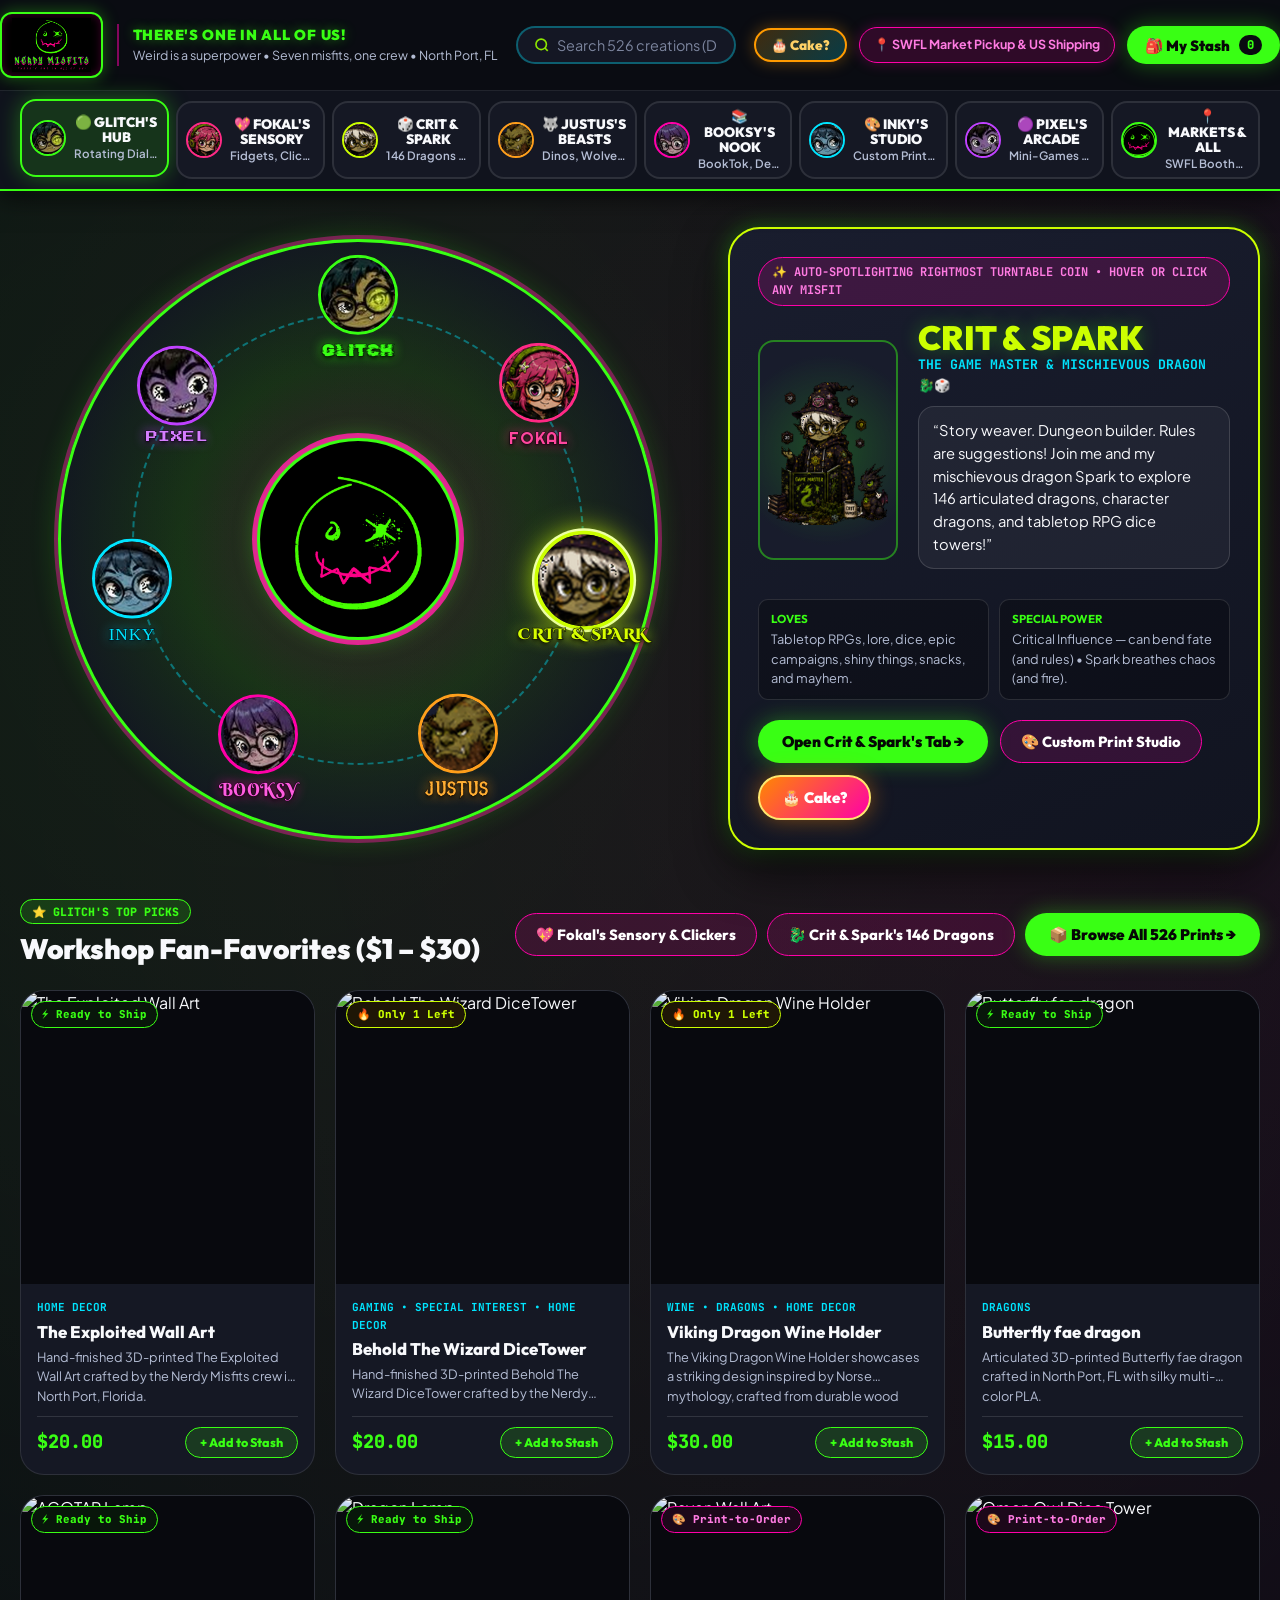
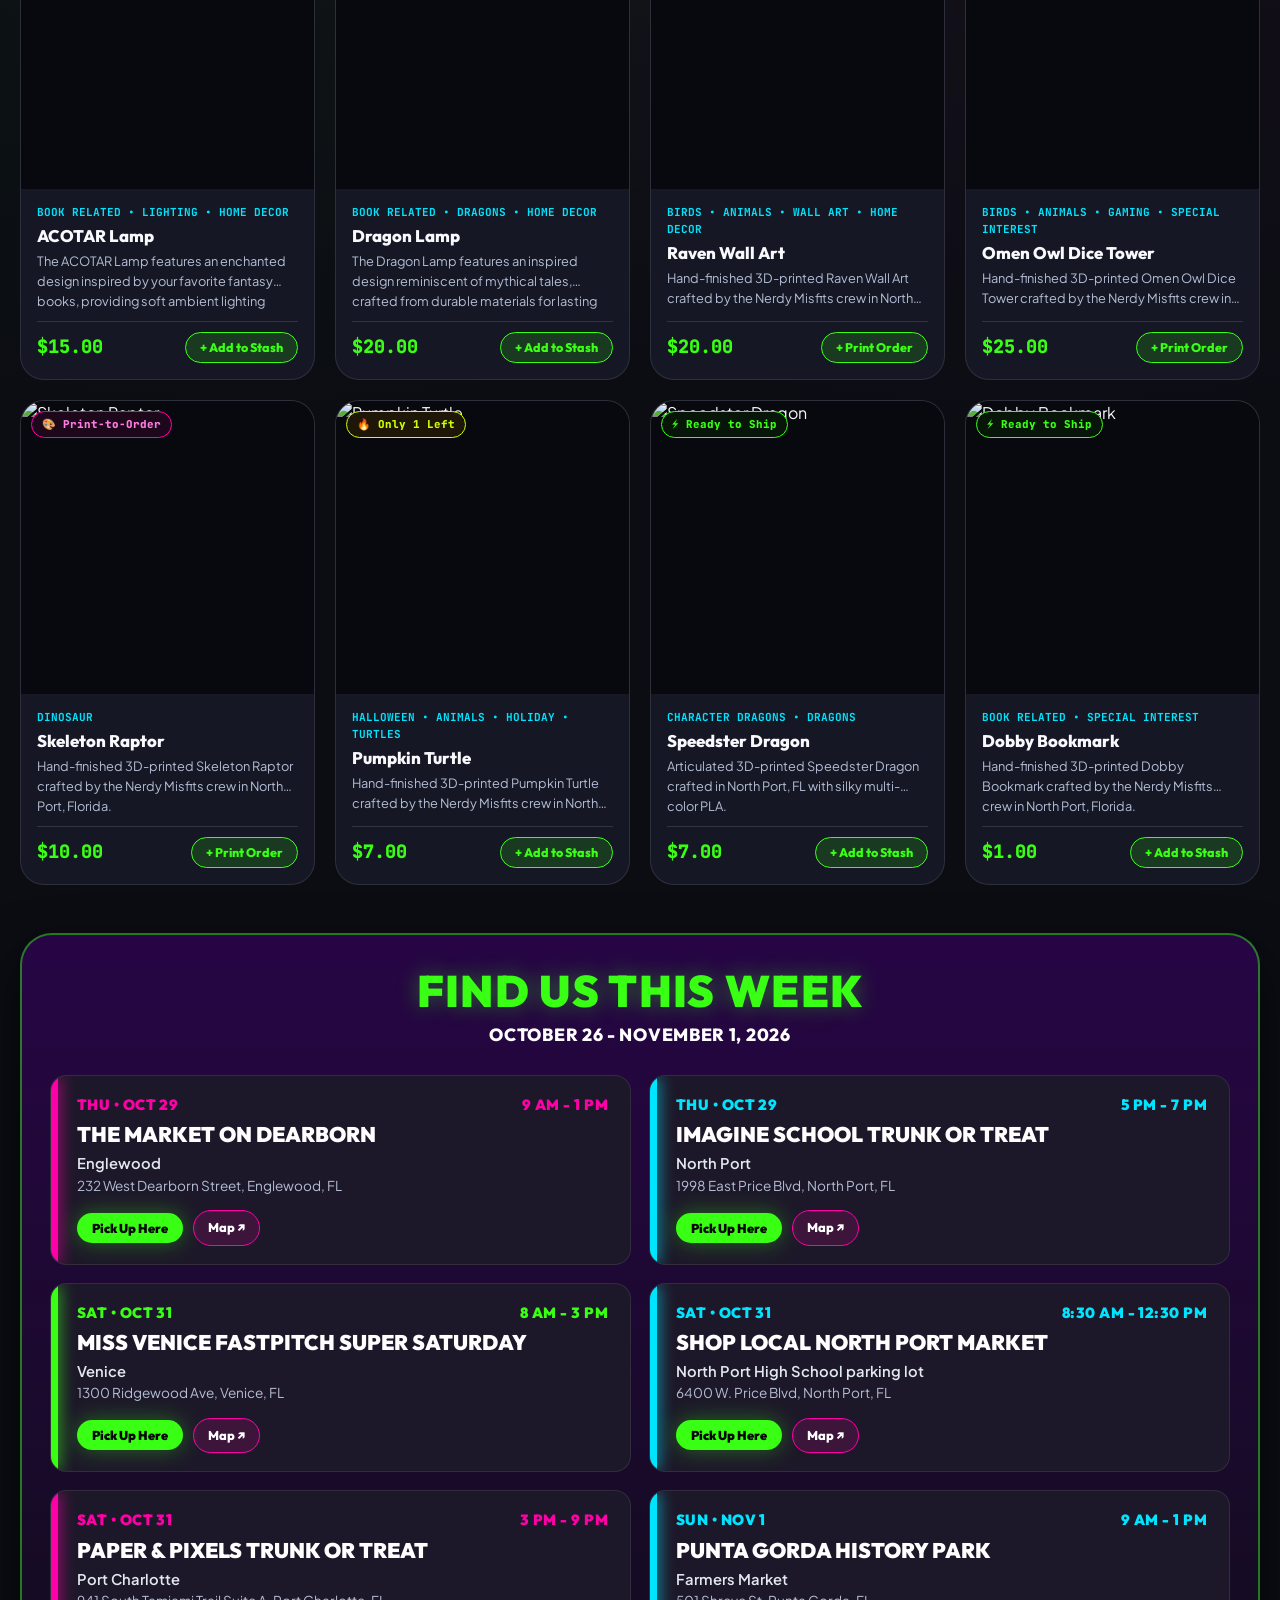
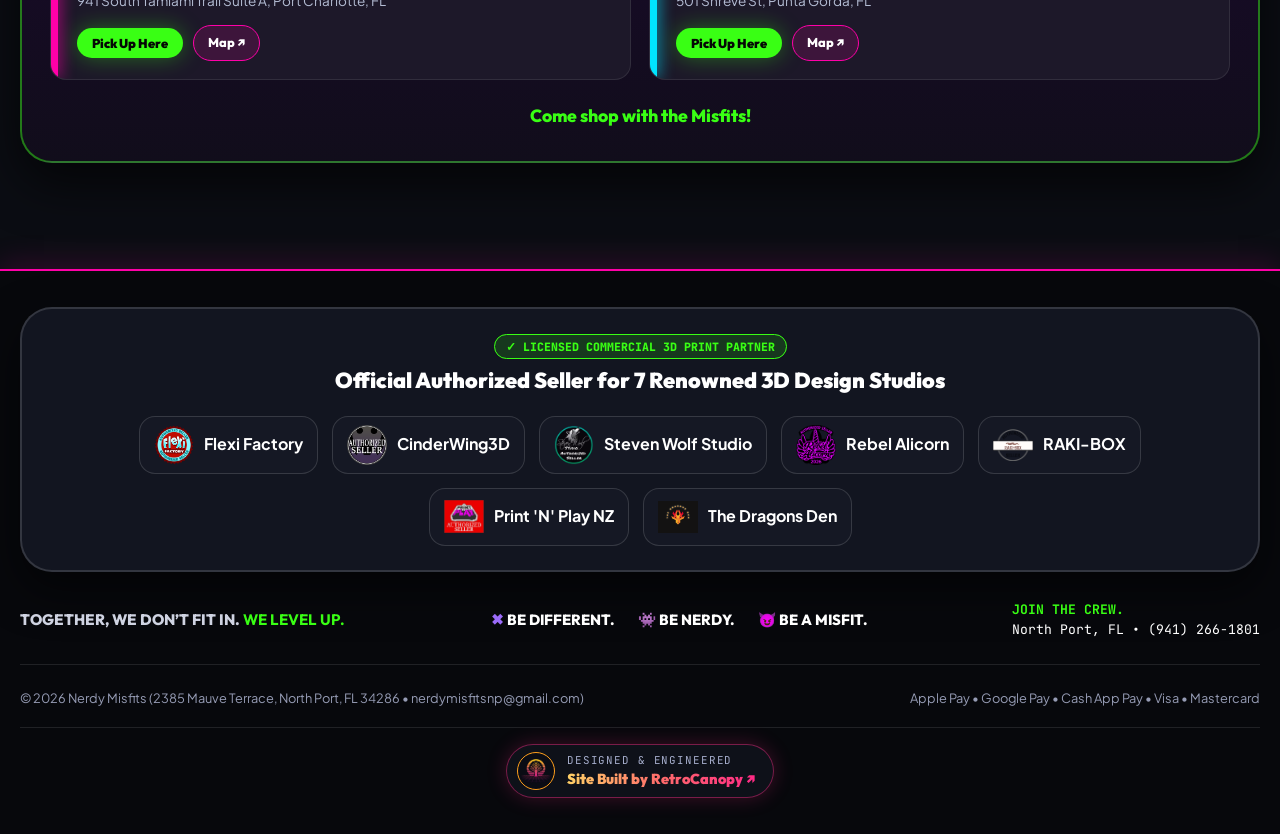
==== index.html @ 7d4ea822 "Update free + cart bonus from Pixel Buddy Mini to Free Mystery Hatchling" ====
<!DOCTYPE html>
<html lang="en">
<head>
  <meta charset="UTF-8" />
  <meta name="viewport" content="width=device-width, initial-scale=1.0" />
  <title>Nerdy Misfits | Weird is a Superpower — 3D Printed Creations</title>
  <link rel="icon" type="image/png" href="assets/icon.png" />
  <link rel="preconnect" href="https://fonts.googleapis.com">
  <link rel="preconnect" href="https://fonts.gstatic.com" crossorigin>
  <link href="https://fonts.googleapis.com/css2?family=Berkshire+Swash&family=Cinzel+Decorative:wght@700;900&family=JetBrains+Mono:wght@600;700;800&family=Metal+Mania&family=Outfit:wght@600;700;800;900&family=Permanent+Marker&family=Plus+Jakarta+Sans:wght@400;500;600;700&family=Press+Start+2P&family=Righteous&family=Rubik+Glitch&display=swap" rel="stylesheet">
  <link rel="stylesheet" href="styles.css" />
</head>
<body>

  <!-- ====================================================================
       1. TOP DARK FRAME HEADER (MATCHING THE MISFITS CREW SHEET)
       ==================================================================== -->
  <header class="top-sheet-header">
    <div class="container header-top-row">
      <!-- Brand Logo (Hidden-in-Plain-Sight Admin Login) & Motto (Home) -->
      <div class="brand-cluster">
        <img src="assets/official_logo.png" alt="Nerdy Misfits — There's One In All Of Us!" class="brand-sheet-logo" onclick="handleLogoAdminClick(event)" title="Nerdy Misfits" />
        <div class="brand-tagline-box" onclick="switchCrewTab('glitch')" title="Back to Glitch's Main Hub">
          <div class="brand-superpower">THERE'S ONE IN ALL OF US!</div>
          <div class="brand-subline">Weird is a superpower • Seven misfits, one crew • North Port, FL</div>
        </div>
      </div>

      <!-- Friendly Instant Search -->
      <div class="header-search-wrap">
        <div class="friendly-search-box">
          <svg width="18" height="18" viewBox="0 0 24 24" fill="none" stroke="#8ce600" stroke-width="2.5">
            <circle cx="11" cy="11" r="8"></circle>
            <line x1="21" y1="21" x2="16.65" y2="16.65"></line>
          </svg>
          <input
            type="text"
            id="globalSearchInput"
            placeholder="Search 526 creations (Dragons, ACOTAR, Clickers, Frogs)..."
            autocomplete="off"
          />
        </div>
        <div id="searchDropdown" class="search-dropdown"></div>
      </div>

      <!-- Pickup Pill, Cake? Button & Stash Cart -->
      <div class="header-right-actions">
        <button type="button" id="cakeHeaderBtn" class="btn-cake-pill" onclick="toggleCakeSong()" title="The Cake Is Not A Lie — Play Portal: Still Alive">
          <span>🎂 Cake?</span>
        </button>
        <span class="free-ship-pill" id="headerFulfillmentPill">📍 SWFL Market Pickup &amp; US Shipping</span>
        <button id="openCartBtn" class="stash-cart-btn">
          <span>🎒 My Stash</span>
          <span id="cartCountBadge" class="stash-count">0</span>
        </button>
      </div>
    </div>

    <!-- ==================================================================
         2. THE MISFITS CREW TAB BAR (ALL 7 CREW MEMBERS + MARKETS!)
         ================================================================== -->
    <div class="crew-tabs-bar">
      <div class="container">
        <div class="crew-tabs-list" role="tablist">
          <!-- Tab 1: Glitch -->
          <button type="button" class="crew-tab-btn active" data-crew="glitch" onclick="switchCrewTab('glitch')">
            <img src="assets/avatar_glitch.png?v=3" alt="Glitch" class="crew-tab-avatar" />
            <div class="crew-tab-text">
              <span class="crew-tab-who"><span class="tab-full-label">🟢 GLITCH'S HUB</span><span class="tab-short-label">GLITCH</span></span>
              <span class="crew-tab-what">Rotating Dial &amp; Picks</span>
            </div>
          </button>

          <!-- Tab 2: Fokal (Sensory Fidgets & Clickers!) -->
          <button type="button" class="crew-tab-btn" data-crew="fokal" onclick="switchCrewTab('fokal')">
            <img src="assets/avatar_fokal.png?v=3" alt="Fokal" class="crew-tab-avatar" />
            <div class="crew-tab-text">
              <span class="crew-tab-who"><span class="tab-full-label">💖 FOKAL'S SENSORY</span><span class="tab-short-label">FOKAL</span></span>
              <span class="crew-tab-what">Fidgets, Clickers &amp; Keys</span>
            </div>
          </button>

          <!-- Tab 3: Crit & Spark -->
          <button type="button" class="crew-tab-btn" data-crew="crit" onclick="switchCrewTab('crit')">
            <img src="assets/avatar_crit.png?v=3" alt="Crit" class="crew-tab-avatar" />
            <div class="crew-tab-text">
              <span class="crew-tab-who"><span class="tab-full-label">🎲 CRIT &amp; SPARK</span><span class="tab-short-label">CRIT</span></span>
              <span class="crew-tab-what">146 Dragons &amp; RPG Dice</span>
            </div>
          </button>

          <!-- Tab 4: Justus -->
          <button type="button" class="crew-tab-btn" data-crew="justus" onclick="switchCrewTab('justus')">
            <img src="assets/avatar_justus.png?v=3" alt="Justus" class="crew-tab-avatar" />
            <div class="crew-tab-text">
              <span class="crew-tab-who"><span class="tab-full-label">🐺 JUSTUS'S BEASTS</span><span class="tab-short-label">JUSTUS</span></span>
              <span class="crew-tab-what">Dinos, Wolves &amp; Critters</span>
            </div>
          </button>

          <!-- Tab 5: Booksy -->
          <button type="button" class="crew-tab-btn" data-crew="booksy" onclick="switchCrewTab('booksy')">
            <img src="assets/avatar_booksy.png?v=3" alt="Booksy" class="crew-tab-avatar" />
            <div class="crew-tab-text">
              <span class="crew-tab-who"><span class="tab-full-label">📚 BOOKSY'S NOOK</span><span class="tab-short-label">BOOKSY</span></span>
              <span class="crew-tab-what">BookTok, Decor &amp; Holidays</span>
            </div>
          </button>

          <!-- Tab 6: Inky -->
          <button type="button" class="crew-tab-btn" data-crew="inky" onclick="switchCrewTab('inky')">
            <img src="assets/avatar_inky.png?v=3" alt="Inky" class="crew-tab-avatar" />
            <div class="crew-tab-text">
              <span class="crew-tab-who"><span class="tab-full-label">🎨 INKY'S STUDIO</span><span class="tab-short-label">INKY</span></span>
              <span class="crew-tab-what">Custom Prints &amp; Wall Art</span>
            </div>
          </button>

          <!-- Tab 7: Pixel (Mini-Games Arcade Coming Soon!) -->
          <button type="button" class="crew-tab-btn" data-crew="pixel" onclick="switchCrewTab('pixel')">
            <img src="assets/avatar_pixel.png?v=3" alt="Pixel" class="crew-tab-avatar" />
            <div class="crew-tab-text">
              <span class="crew-tab-who"><span class="tab-full-label">🟣 PIXEL'S ARCADE</span><span class="tab-short-label">PIXEL</span></span>
              <span class="crew-tab-what">Mini-Games (Coming Soon)</span>
            </div>
          </button>

          <!-- Tab 8: Markets & Full Catalog -->
          <button type="button" class="crew-tab-btn" data-crew="markets" onclick="switchCrewTab('markets')">
            <img src="assets/icon.png" alt="Nerdy Misfits Markets" class="crew-tab-avatar" style="background:#000;" />
            <div class="crew-tab-text">
              <span class="crew-tab-who"><span class="tab-full-label">📍 MARKETS &amp; ALL</span><span class="tab-short-label">MARKETS</span></span>
              <span class="crew-tab-what">SWFL Booths &amp; All 526</span>
            </div>
          </button>
        </div>
      </div>
    </div>
  </header>

  <!-- ====================================================================
       TAB 1: GLITCH'S HUB (ROTATING DIAL AROUND THE LOGO + MEET THE CREW)
       ==================================================================== -->
  <main id="view-glitch" class="tab-view-panel active">
    <div class="container">

      <!-- HERO: THE 7 MISFITS CREW MEMBERS ORBITING SLOWLY AROUND THE NERDY MISFITS LOGO -->
      <div class="hub-hero-grid">
        <!-- Left: Slowly Rotating Circular Dial Around the Logo -->
        <div class="logo-circle-stage">
          <div class="orbit-dashed-ring"></div>

          <!-- Center Stationary Smiley Medallion -->
          <div class="center-logo-hub" onclick="switchCrewTab('markets')" title="Click to browse all 526 creations">
            <img src="assets/smiley_hub.png?v=3" alt="Nerdy Misfits Smiley" />
          </div>

          <!-- Slowly Rotating Dial Ring Containing All 7 Crew Members -->
          <div class="orbit-rotating-dial" id="orbitRotatingDial">
            <!-- Pos 1: GLITCH -->
            <div class="orbit-gremlin-node glitch-node orbit-pos-1"
                 data-crew="glitch"
                 onmouseenter="previewCrewMember('glitch', true)"
                 onmouseleave="releaseDialHover()"
                 onclick="switchCrewTab('glitch')">
              <div class="orbit-avatar-ring">
                <img src="assets/avatar_glitch.png?v=3" alt="Glitch" />
              </div>
              <span class="orbit-name-badge">GLITCH</span>
            </div>

            <!-- Pos 2: FOKAL (Sensory Fidgets & Clickers) -->
            <div class="orbit-gremlin-node fokal-node orbit-pos-2"
                 data-crew="fokal"
                 onmouseenter="previewCrewMember('fokal', true)"
                 onmouseleave="releaseDialHover()"
                 onclick="switchCrewTab('fokal')">
              <div class="orbit-avatar-ring">
                <img src="assets/avatar_fokal.png?v=3" alt="Fokal" />
              </div>
              <span class="orbit-name-badge">FOKAL</span>
            </div>

            <!-- Pos 3: CRIT & SPARK -->
            <div class="orbit-gremlin-node crit-node orbit-pos-3 active-coin"
                 data-crew="crit"
                 onmouseenter="previewCrewMember('crit', true)"
                 onmouseleave="releaseDialHover()"
                 onclick="switchCrewTab('crit')">
              <div class="orbit-avatar-ring">
                <img src="assets/avatar_crit.png?v=3" alt="Crit &amp; Spark" />
              </div>
              <span class="orbit-name-badge">CRIT &amp; SPARK</span>
            </div>

            <!-- Pos 4: JUSTUS -->
            <div class="orbit-gremlin-node justus-node orbit-pos-4"
                 data-crew="justus"
                 onmouseenter="previewCrewMember('justus', true)"
                 onmouseleave="releaseDialHover()"
                 onclick="switchCrewTab('justus')">
              <div class="orbit-avatar-ring">
                <img src="assets/avatar_justus.png?v=3" alt="Justus" />
              </div>
              <span class="orbit-name-badge">JUSTUS</span>
            </div>

            <!-- Pos 5: BOOKSY -->
            <div class="orbit-gremlin-node booksy-node orbit-pos-5"
                 data-crew="booksy"
                 onmouseenter="previewCrewMember('booksy', true)"
                 onmouseleave="releaseDialHover()"
                 onclick="switchCrewTab('booksy')">
              <div class="orbit-avatar-ring">
                <img src="assets/avatar_booksy.png?v=3" alt="Booksy" />
              </div>
              <span class="orbit-name-badge">BOOKSY</span>
            </div>

            <!-- Pos 6: INKY -->
            <div class="orbit-gremlin-node inky-node orbit-pos-6"
                 data-crew="inky"
                 onmouseenter="previewCrewMember('inky', true)"
                 onmouseleave="releaseDialHover()"
                 onclick="switchCrewTab('inky')">
              <div class="orbit-avatar-ring">
                <img src="assets/avatar_inky.png?v=3" alt="Inky" />
              </div>
              <span class="orbit-name-badge">INKY</span>
            </div>

            <!-- Pos 7: PIXEL -->
            <div class="orbit-gremlin-node pixel-node orbit-pos-7"
                 data-crew="pixel"
                 onmouseenter="previewCrewMember('pixel', true)"
                 onmouseleave="releaseDialHover()"
                 onclick="switchCrewTab('pixel')">
              <div class="orbit-avatar-ring">
                <img src="assets/avatar_pixel.png?v=3" alt="Pixel" />
              </div>
              <span class="orbit-name-badge">PIXEL</span>
            </div>
          </div>
        </div>

        <!-- Right: Interactive Gremlin Spotlight Card (Updates when hovering the dial!) -->
        <div class="crew-spotlight-card" id="hubSpotlightCard">
          <div class="spotlight-eyebrow">
            <span>✨ AUTO-SPOTLIGHTING RIGHTMOST TURNTABLE COIN • HOVER OR CLICK ANY MISFIT</span>
          </div>

          <div class="spotlight-flex">
            <img id="spotImg" src="assets/crew_glitch.png?v=3" alt="Glitch" class="spotlight-character-img" />
            <div>
              <h1 id="spotName" class="spotlight-char-name" style="color:var(--glitch-green);">GLITCH</h1>
              <div id="spotRole" class="spotlight-char-role">THE NERDY MISFIT • SIDEKICK: BIT ⭐</div>
              <div id="spotQuote" class="spotlight-quote-bubble">
                “Clever, curious, and always debugging the system! Hover or click any of our 7 Misfits Crew members rotating around the logo—each of us runs our own tab of 3D-printed treasures!”
              </div>
            </div>
          </div>

          <div class="spotlight-stats-grid">
            <div class="stat-mini-box">
              <strong>Loves</strong>
              <span id="spotLoves">Tech, video games, and late-night rabbit holes.</span>
            </div>
            <div class="stat-mini-box">
              <strong>Special Power</strong>
              <span id="spotPower">System Override — can hack, fix, or glitch anything.</span>
            </div>
          </div>

          <div style="display:flex;gap:12px;flex-wrap:wrap;align-items:center;">
            <button id="spotActionBtn" class="btn-friendly-primary" onclick="switchCrewTab('fokal')">
              <span>Explore Fokal's Sensory Fidgets →</span>
            </button>
            <button class="btn-friendly-secondary" onclick="switchCrewTab('inky')">
              <span>🎨 Custom Print Studio</span>
            </button>
            <button type="button" id="cakeHomeBtn" class="btn-cake-home" onclick="toggleCakeSong()">
              <span>🎂 Cake?</span>
            </button>
          </div>
        </div>
      </div>

      <!-- GLITCH'S FEATURED WORKSHOP FAVORITES (CLEAN, FRIENDLY 12-ITEM SHOWCASE) -->
      <section id="glitchFeaturedAnchor">
        <div class="toolbar-row">
          <div>
            <span class="host-pill">⭐ GLITCH'S TOP PICKS</span>
            <h2 style="font-family:var(--font-display);font-size:1.75rem;font-weight:900;margin-top:4px;">
              Workshop Fan-Favorites ($1 – $30)
            </h2>
          </div>
          <div style="display:flex;gap:10px;flex-wrap:wrap;">
            <button class="btn-friendly-secondary" onclick="switchCrewTab('fokal')">💖 Fokal's Sensory &amp; Clickers</button>
            <button class="btn-friendly-secondary" onclick="switchCrewTab('crit')">🐉 Crit &amp; Spark's 146 Dragons</button>
            <button class="btn-friendly-primary" onclick="switchCrewTab('markets')">📦 Browse All 526 Prints →</button>
          </div>
        </div>

        <div id="glitchFeaturedGrid" class="product-grid"></div>
      </section>

      <!-- FIND US THIS WEEK SCHEDULE ON HOME SCREEN -->
      <section class="schedule-banner-box" style="margin-top:48px;">
        <div class="schedule-header-center">
          <div class="schedule-headline">FIND US THIS WEEK</div>
          <div class="schedule-date-range">OCTOBER 26 - NOVEMBER 1, 2026</div>
        </div>

        <div class="markets-grid">
          <!-- Event 1: Thu Oct 29 Morning -->
          <div class="schedule-event-card neon-pink">
            <div>
              <div class="schedule-top-meta">
                <span>THU • OCT 29</span>
                <span>9 AM - 1 PM</span>
              </div>
              <h3 class="schedule-event-title">THE MARKET ON DEARBORN</h3>
              <div class="schedule-event-city">Englewood</div>
              <div class="schedule-event-addr">232 West Dearborn Street, Englewood, FL</div>
            </div>
            <div class="schedule-event-actions">
              <button class="btn-friendly-primary" style="padding:7px 15px;font-size:0.8rem;" onclick="setPickup('Thu Oct 29: The Market on Dearborn (Englewood)')">Pick Up Here</button>
              <a href="https://maps.google.com/?q=232+West+Dearborn+Street+Englewood+FL" target="_blank" rel="noopener" class="btn-friendly-secondary" style="padding:7px 14px;font-size:0.8rem;">Map ↗</a>
            </div>
          </div>

          <!-- Event 2: Thu Oct 29 Evening -->
          <div class="schedule-event-card neon-cyan">
            <div>
              <div class="schedule-top-meta">
                <span>THU • OCT 29</span>
                <span>5 PM - 7 PM</span>
              </div>
              <h3 class="schedule-event-title">IMAGINE SCHOOL TRUNK OR TREAT</h3>
              <div class="schedule-event-city">North Port</div>
              <div class="schedule-event-addr">1998 East Price Blvd, North Port, FL</div>
            </div>
            <div class="schedule-event-actions">
              <button class="btn-friendly-primary" style="padding:7px 15px;font-size:0.8rem;" onclick="setPickup('Thu Oct 29: Imagine School Trunk or Treat (North Port)')">Pick Up Here</button>
              <a href="https://maps.google.com/?q=1998+East+Price+Blvd+North+Port+FL" target="_blank" rel="noopener" class="btn-friendly-secondary" style="padding:7px 14px;font-size:0.8rem;">Map ↗</a>
            </div>
          </div>

          <!-- Event 3: Sat Oct 31 Venice -->
          <div class="schedule-event-card neon-green">
            <div>
              <div class="schedule-top-meta">
                <span>SAT • OCT 31</span>
                <span>8 AM - 3 PM</span>
              </div>
              <h3 class="schedule-event-title">MISS VENICE FASTPITCH SUPER SATURDAY</h3>
              <div class="schedule-event-city">Venice</div>
              <div class="schedule-event-addr">1300 Ridgewood Ave, Venice, FL</div>
            </div>
            <div class="schedule-event-actions">
              <button class="btn-friendly-primary" style="padding:7px 15px;font-size:0.8rem;" onclick="setPickup('Sat Oct 31: Miss Venice Fastpitch (Venice)')">Pick Up Here</button>
              <a href="https://maps.google.com/?q=1300+Ridgewood+Ave+Venice+FL" target="_blank" rel="noopener" class="btn-friendly-secondary" style="padding:7px 14px;font-size:0.8rem;">Map ↗</a>
            </div>
          </div>

          <!-- Event 4: Sat Oct 31 North Port -->
          <div class="schedule-event-card neon-cyan">
            <div>
              <div class="schedule-top-meta">
                <span>SAT • OCT 31</span>
                <span>8:30 AM - 12:30 PM</span>
              </div>
              <h3 class="schedule-event-title">SHOP LOCAL NORTH PORT MARKET</h3>
              <div class="schedule-event-city">North Port High School parking lot</div>
              <div class="schedule-event-addr">6400 W. Price Blvd, North Port, FL</div>
            </div>
            <div class="schedule-event-actions">
              <button class="btn-friendly-primary" style="padding:7px 15px;font-size:0.8rem;" onclick="setPickup('Sat Oct 31: Shop Local North Port Market (@ NPHS)')">Pick Up Here</button>
              <a href="https://maps.google.com/?q=6400+W+Price+Blvd+North+Port+FL" target="_blank" rel="noopener" class="btn-friendly-secondary" style="padding:7px 14px;font-size:0.8rem;">Map ↗</a>
            </div>
          </div>

          <!-- Event 5: Sat Oct 31 Port Charlotte -->
          <div class="schedule-event-card neon-pink">
            <div>
              <div class="schedule-top-meta">
                <span>SAT • OCT 31</span>
                <span>3 PM - 9 PM</span>
              </div>
              <h3 class="schedule-event-title">PAPER &amp; PIXELS TRUNK OR TREAT</h3>
              <div class="schedule-event-city">Port Charlotte</div>
              <div class="schedule-event-addr">941 South Tamiami Trail Suite A, Port Charlotte, FL</div>
            </div>
            <div class="schedule-event-actions">
              <button class="btn-friendly-primary" style="padding:7px 15px;font-size:0.8rem;" onclick="setPickup('Sat Oct 31: Paper & Pixels Trunk or Treat (Port Charlotte)')">Pick Up Here</button>
              <a href="https://maps.google.com/?q=941+South+Tamiami+Trail+Suite+A+Port+Charlotte+FL" target="_blank" rel="noopener" class="btn-friendly-secondary" style="padding:7px 14px;font-size:0.8rem;">Map ↗</a>
            </div>
          </div>

          <!-- Event 6: Sun Nov 1 Punta Gorda -->
          <div class="schedule-event-card neon-cyan">
            <div>
              <div class="schedule-top-meta">
                <span>SUN • NOV 1</span>
                <span>9 AM - 1 PM</span>
              </div>
              <h3 class="schedule-event-title">PUNTA GORDA HISTORY PARK</h3>
              <div class="schedule-event-city">Farmers Market</div>
              <div class="schedule-event-addr">501 Shreve St, Punta Gorda, FL</div>
            </div>
            <div class="schedule-event-actions">
              <button class="btn-friendly-primary" style="padding:7px 15px;font-size:0.8rem;" onclick="setPickup('Sun Nov 1: Punta Gorda History Park Farmers Market')">Pick Up Here</button>
              <a href="https://maps.google.com/?q=501+Shreve+St+Punta+Gorda+FL" target="_blank" rel="noopener" class="btn-friendly-secondary" style="padding:7px 14px;font-size:0.8rem;">Map ↗</a>
            </div>
          </div>
        </div>

        <div style="text-align:center;margin-top:22px;font-family:var(--font-display);font-weight:800;font-size:1.1rem;color:var(--neon-green);">
          Come shop with the Misfits!
        </div>
      </section>

    </div>
  </main>

  <!-- ====================================================================
       SHARED SHOP VIEW FOR PIXEL, ZAP, AND BOOKSY TABS
       ==================================================================== -->
  <section id="view-gremlin-shop" class="tab-view-panel">
    <div class="container">
      <!-- Dynamic Gremlin Host Banner -->
      <div class="gremlin-host-banner" id="gremlinHostBanner">
        <div class="host-left">
          <img id="hostBannerImg" src="assets/crew_pixel.png?v=3" alt="Crew Host" class="host-sprite" />
          <div>
            <div class="host-badge-row">
              <span id="hostBannerBadge" class="host-pill">PIXEL • THE GAME GOBLIN</span>
              <span id="hostBuddyBadge" class="host-pill" style="background:#f1ecff;color:#5b21b6;">PIXEL BUDDY: 8-BIT</span>
            </div>
            <h1 id="hostBannerTitle" class="host-title">Pixel’s Arcade: Fidgets, Clickers &amp; Gaming</h1>
            <p id="hostBannerSpeech" class="host-speech">
              “High score chasers &amp; chaos enjoyers welcome! Here are all my favorite mechanical clickers, sensory fidgets, pocket keychains, and tabletop dice towers.”
            </p>
            <div id="hostSubcatPills" class="friendly-filter-pills"></div>
          </div>
        </div>
      </div>

      <!-- Simple Friendly Filter Toolbar -->
      <div class="toolbar-row">
        <div id="gremlinResultsCount" style="font-weight:700;color:var(--ink-secondary);">
          Showing creations
        </div>

        <div style="display:flex;align-items:center;gap:10px;flex-wrap:wrap;">
          <select id="gremlinStockSelect" class="friendly-select" onchange="renderActiveGremlinProducts()">
            <option value="all">All Availability</option>
            <option value="instock">⚡ Ready to Ship Only</option>
            <option value="print">🎨 Print-to-Order (3–5 Days)</option>
          </select>

          <select id="gremlinSortSelect" class="friendly-select" onchange="renderActiveGremlinProducts()">
            <option value="featured">Featured &amp; Photos First</option>
            <option value="price-asc">Price: Low to High ($1 → $30)</option>
            <option value="price-desc">Price: High to Low ($30 → $1)</option>
            <option value="name-asc">Name: A to Z</option>
          </select>
        </div>
      </div>

      <!-- Product Grid for Active Gremlin -->
      <div id="gremlinProductGrid" class="product-grid"></div>

      <div style="text-align:center;margin-top:32px;">
        <button id="gremlinLoadMoreBtn" class="btn-friendly-primary" onclick="loadMoreGremlinItems()">
          <span>Show More Creations ↓</span>
        </button>
      </div>
    </div>
  </section>

  <!-- ====================================================================
       PIXEL'S RETRO ARCADE & MINI-GAMES ARENA (COMING SOON BANNER!)
       ==================================================================== -->
  <section id="view-pixel" class="tab-view-panel">
    <div class="container">
      <!-- Neon Nerdy Misfits "Arcade Mini-Games Coming Soon" Hero Banner -->
      <div class="pixel-arcade-hero-box" style="background:linear-gradient(145deg, #1b0b32 0%, #0e101c 65%, #160928 100%);border:3px solid var(--pixel-purple);border-radius:var(--radius-xl);padding:42px 36px;box-shadow:0 24px 60px rgba(0,0,0,0.75), 0 0 38px rgba(192,66,255,0.35);position:relative;overflow:hidden;margin-bottom:36px;">
        <div class="pixel-arcade-hero-grid" style="display:grid;grid-template-columns:auto 1fr;gap:32px;align-items:center;">
          <!-- Pixel & 8-Bit Sprite -->
          <div style="background:radial-gradient(circle, rgba(192,66,255,0.32) 0%, #131626 75%);border:2.5px solid var(--pixel-purple);border-radius:22px;padding:18px;text-align:center;box-shadow:0 0 28px rgba(192,66,255,0.4);">
            <img src="assets/crew_pixel.png?v=3" alt="Pixel — The Game Goblin &amp; 8-Bit" style="height:240px;width:auto;object-fit:contain;margin:0 auto;filter:drop-shadow(0 8px 18px rgba(0,0,0,0.7));" />
            <div style="margin-top:10px;font-family:var(--font-mono);font-size:0.75rem;color:var(--neon-green);font-weight:800;">
              👾 PIXEL &amp; 8-BIT // PLAYER 1 READY
            </div>
          </div>

          <!-- Coming Soon Marquee & Copy -->
          <div>
            <div style="display:flex;gap:10px;flex-wrap:wrap;margin-bottom:12px;">
              <span class="host-pill" style="background:var(--pixel-purple);color:#fff;border-color:#fff;">🟣 PIXEL • THE GAME GOBLIN</span>
              <span class="host-pill" style="background:rgba(57,255,20,0.16);color:var(--neon-green);border-color:var(--neon-green);">🕹️ INSERT COIN // LEVELING UP</span>
            </div>

            <div style="font-family:var(--font-mono);font-size:0.9rem;color:var(--neon-pink);font-weight:800;letter-spacing:0.12em;text-transform:uppercase;margin-bottom:6px;">
              ★ NERDY MISFITS ARCADE ZONE — COMING SOON ★
            </div>

            <h1 style="font-family:var(--font-display);font-size:clamp(2rem, 3.8vw, 3.1rem);font-weight:900;line-height:1.08;color:#ffffff;text-shadow:0 0 24px rgba(192,66,255,0.55);margin-bottom:14px;">
              Pixel’s Playable Mini-Games Are Loading Into the System…
            </h1>

            <p style="font-size:1.02rem;color:#d5daf0;max-width:680px;line-height:1.6;margin-bottom:20px;">
              “Speedrunner. High-score chaser. Chaos enjoyer! Me and <strong>8-Bit</strong> are wiring up custom playable <strong>Nerdy Misfits Arcade Mini-Games</strong> right here on this tab—where you’ll be able to chase high scores, battle dungeon bosses, and win workshop loot!”
            </p>

            <!-- Loading Progress Bar -->
            <div style="max-width:520px;background:#0a0c14;border:2px solid var(--neon-green);border-radius:99px;padding:5px;margin-bottom:24px;box-shadow:0 0 18px rgba(57,255,20,0.28);">
              <div style="width:78%;background:linear-gradient(90deg, var(--neon-green), var(--neon-cyan), var(--pixel-purple));color:#050805;font-family:var(--font-mono);font-size:0.74rem;font-weight:900;padding:4px 14px;border-radius:99px;text-align:right;">
                ARCADE BUILD: 78% LOADED...
              </div>
            </div>

            <div style="display:flex;gap:12px;flex-wrap:wrap;">
              <button type="button" class="btn-friendly-primary" onclick="switchCrewTab('fokal')">
                <span>💖 Shop Fokal’s Sensory Fidgets &amp; Clickers →</span>
              </button>
              <button type="button" class="btn-friendly-secondary" onclick="switchCrewTab('crit')">
                <span>🎲 Shop Crit &amp; Spark’s Dice Towers &amp; Dragons →</span>
              </button>
            </div>
          </div>
        </div>
      </div>

      <!-- 3 Upcoming Mini-Game Cabinet Teasers -->
      <div style="margin-bottom:16px;">
        <span class="host-pill">🕹️ SNEAK PEEK AT UPCOMING CABINETS</span>
        <h2 style="font-family:var(--font-display);font-size:1.65rem;font-weight:900;margin-top:6px;">
          Future Misfit Mini-Games In Development
        </h2>
      </div>

      <div style="display:grid;grid-template-columns:repeat(auto-fit, minmax(280px, 1fr));gap:18px;">
        <!-- Cabinet 1 -->
        <div style="background:var(--bg-card);border:2px solid rgba(192,66,255,0.45);border-radius:var(--radius-lg);padding:22px;box-shadow:0 14px 34px rgba(0,0,0,0.5);">
          <div style="display:flex;justify-content:space-between;align-items:center;margin-bottom:10px;">
            <span style="font-family:var(--font-mono);font-size:0.74rem;color:var(--neon-pink);font-weight:800;">CABINET #01</span>
            <span class="stock-pill print-order" style="position:static;">COMING SOON</span>
          </div>
          <h3 style="font-family:var(--font-display);font-size:1.3rem;font-weight:900;color:#fff;margin-bottom:6px;">
            👾 8-Bit Clicker Blitz
          </h3>
          <p style="font-size:0.86rem;color:var(--text-secondary);">
            Test your button-mashing reflexes against Pixel &amp; 8-Bit in a 30-second neon speedrun challenge!
          </p>
        </div>

        <!-- Cabinet 2 -->
        <div style="background:var(--bg-card);border:2px solid rgba(204,255,0,0.45);border-radius:var(--radius-lg);padding:22px;box-shadow:0 14px 34px rgba(0,0,0,0.5);">
          <div style="display:flex;justify-content:space-between;align-items:center;margin-bottom:10px;">
            <span style="font-family:var(--font-mono);font-size:0.74rem;color:var(--neon-volt);font-weight:800;">CABINET #02</span>
            <span class="stock-pill print-order" style="position:static;">COMING SOON</span>
          </div>
          <h3 style="font-family:var(--font-display);font-size:1.3rem;font-weight:900;color:#fff;margin-bottom:6px;">
            🐉 Spark’s Dragon Hatchling Drop
          </h3>
          <p style="font-size:0.86rem;color:var(--text-secondary);">
            Help Crit &amp; Spark catch falling crystal dragon eggs and dodge Critical Fail D20s!
          </p>
        </div>

        <!-- Cabinet 3 -->
        <div style="background:var(--bg-card);border:2px solid rgba(57,255,20,0.45);border-radius:var(--radius-lg);padding:22px;box-shadow:0 14px 34px rgba(0,0,0,0.5);">
          <div style="display:flex;justify-content:space-between;align-items:center;margin-bottom:10px;">
            <span style="font-family:var(--font-mono);font-size:0.74rem;color:var(--neon-green);font-weight:800;">CABINET #03</span>
            <span class="stock-pill print-order" style="position:static;">COMING SOON</span>
          </div>
          <h3 style="font-family:var(--font-display);font-size:1.3rem;font-weight:900;color:#fff;margin-bottom:6px;">
            ⚡ Glitch’s System Override
          </h3>
          <p style="font-size:0.86rem;color:var(--text-secondary);">
            Navigate late-night neon cyber mazes with Glitch &amp; Bit to unlock secret Misfit badges!
          </p>
        </div>
      </div>
    </div>
  </section>

  <!-- ====================================================================
       TAB 6: INKY'S ART & EXPANDED CUSTOM 3D PRINT STUDIO
       ==================================================================== -->
  <section id="view-inky" class="tab-view-panel">
    <div class="container">
      <!-- Inky Host Banner -->
      <div class="gremlin-host-banner" style="border-color:var(--inky-blue);">
        <div class="host-left">
          <img src="assets/crew_inky.png?v=3" alt="Inky — The Creative Misfit" class="host-sprite" />
          <div>
            <div class="host-badge-row">
              <span class="host-pill" style="background:var(--inky-blue);color:#fff;">INKY • THE CREATIVE MISFIT</span>
              <span class="host-pill" style="background:var(--inky-bg);color:var(--inky-blue);">SPECIAL POWER: INK BLAST • SIDEKICK: SPLAT 🎨</span>
            </div>
            <h1 class="host-title">Inky’s Custom 3D Print Studio &amp; Personalization Lab</h1>
            <p class="host-speech">
              “Artist. Dreamer. Story maker! Tell me every detail of what you want printed—from exact dual/tri-color filament combos and eye colors to custom engraved names, sizes, or STL links!”
            </p>
          </div>
        </div>
      </div>

      <!-- Expanded Multi-Detail Custom Print Builder -->
      <div class="inky-studio-grid">
        <div class="studio-card">
          <h3 style="font-family:var(--font-display);font-size:1.28rem;font-weight:900;">1. Pick Your Base Project Type</h3>
          <div id="studioTypeGrid" class="studio-choices">
            <button type="button" class="choice-card-btn active" data-title="Custom Articulated Dragon" data-price="15" onclick="selectStudioType(this)">
              <strong style="display:block;font-size:0.88rem;">🐉 Custom Dragon</strong>
              <span style="font-family:var(--font-mono);font-size:0.76rem;color:var(--glitch-green);">Base $15.00</span>
            </button>
            <button type="button" class="choice-card-btn" data-title="Custom Beast / Dino / Critter" data-price="14" onclick="selectStudioType(this)">
              <strong style="display:block;font-size:0.88rem;">🐺 Beast / Critter</strong>
              <span style="font-family:var(--font-mono);font-size:0.76rem;color:var(--glitch-green);">Base $14.00</span>
            </button>
            <button type="button" class="choice-card-btn" data-title="Bookish Counter / ACOTAR Sign" data-price="20" onclick="selectStudioType(this)">
              <strong style="display:block;font-size:0.88rem;">📚 Bookish / ACOTAR</strong>
              <span style="font-family:var(--font-mono);font-size:0.76rem;color:var(--glitch-green);">Base $20.00</span>
            </button>
            <button type="button" class="choice-card-btn" data-title="Custom Name Ornament / Plaque" data-price="10" onclick="selectStudioType(this)">
              <strong style="display:block;font-size:0.88rem;">🎄 Name Plaque / Orn.</strong>
              <span style="font-family:var(--font-mono);font-size:0.76rem;color:var(--glitch-green);">Base $10.00</span>
            </button>
            <button type="button" class="choice-card-btn" data-title="Custom 5-Pack Sensory Clickers" data-price="12" onclick="selectStudioType(this)">
              <strong style="display:block;font-size:0.88rem;">💖 5x Sensory Clickers</strong>
              <span style="font-family:var(--font-mono);font-size:0.76rem;color:var(--glitch-green);">Base $12.00</span>
            </button>
            <button type="button" class="choice-card-btn" data-title="Tabletop Dice Tower / RPG Terrain" data-price="22" onclick="selectStudioType(this)">
              <strong style="display:block;font-size:0.88rem;">🎲 RPG Dice Tower</strong>
              <span style="font-family:var(--font-mono);font-size:0.76rem;color:var(--glitch-green);">Base $22.00</span>
            </button>
            <button type="button" class="choice-card-btn" data-title="HueForge 3D Multi-Layer Wall Art" data-price="20" onclick="selectStudioType(this)">
              <strong style="display:block;font-size:0.88rem;">🖼️ HueForge Wall Art</strong>
              <span style="font-family:var(--font-mono);font-size:0.76rem;color:var(--glitch-green);">Base $20.00</span>
            </button>
            <button type="button" class="choice-card-btn" data-title="Special Idea / Customer STL File" data-price="18" onclick="selectStudioType(this)">
              <strong style="display:block;font-size:0.88rem;">✨ Custom STL / Idea</strong>
              <span style="font-family:var(--font-mono);font-size:0.76rem;color:var(--glitch-green);">Est. $18.00</span>
            </button>
          </div>

          <h3 style="font-family:var(--font-display);font-size:1.28rem;font-weight:900;margin-bottom:10px;">2. Choose Scale, Finish &amp; Color Palette</h3>

          <!-- Scale & Finish Dropdowns -->
          <div style="display:grid;grid-template-columns:1fr 1fr;gap:12px;margin-bottom:14px;">
            <div>
              <label style="font-size:0.76rem;font-weight:700;color:var(--text-secondary);display:block;margin-bottom:4px;">Size / Scale:</label>
              <select id="studioSizeSelect" class="friendly-select" style="width:100%;" onchange="updateStudioPreview()">
                <option value="Standard Workshop Scale">Standard Workshop Scale</option>
                <option value="Mini / Pocket Size">Mini / Pocket Size</option>
                <option value="Large / XL Statement Piece">Large / XL Statement Size</option>
                <option value="Custom Dimensions (See Notes)">Custom Dimensions (Specify Below)</option>
              </select>
            </div>
            <div>
              <label style="font-size:0.76rem;font-weight:700;color:var(--text-secondary);display:block;margin-bottom:4px;">Filament Finish Type:</label>
              <select id="studioFinishSelect" class="friendly-select" style="width:100%;" onchange="updateStudioPreview()">
                <option value="Dual/Tri-Color Silk PLA">Dual / Tri-Color Shiny Silk PLA</option>
                <option value="Matte / Velvet Textured PLA">Matte / Velvet Textured PLA</option>
                <option value="Galaxy / Sparkle Shimmer">Galaxy / Sparkle Shimmer</option>
                <option value="UV / Glow-in-the-Dark">UV / Glow-in-the-Dark</option>
                <option value="Translucent Crystal / Ice">Translucent Crystal / Ice</option>
                <option value="Inky's Artist Choice">Inky's Artist Choice</option>
              </select>
            </div>
          </div>

          <!-- Preset Color Swatches -->
          <div id="studioSwatchGrid" style="display:flex;gap:8px;flex-wrap:wrap;margin-bottom:12px;">
            <button type="button" class="swatch-pill-btn active" data-color="Glitch Lime &amp; Obsidian Silk" onclick="selectStudioColor(this)">
              <span class="swatch-circle" style="background:linear-gradient(135deg,#8ce600,#14151d);"></span>
              <span>Glitch Lime / Black</span>
            </button>
            <button type="button" class="swatch-pill-btn" data-color="Fokal Berry Pink &amp; Neon Mint" onclick="selectStudioColor(this)">
              <span class="swatch-circle" style="background:linear-gradient(135deg,#ff2a85,#39ff14);"></span>
              <span>Fokal Pink / Mint</span>
            </button>
            <button type="button" class="swatch-pill-btn" data-color="Pixel Grape &amp; Neon Berry" onclick="selectStudioColor(this)">
              <span class="swatch-circle" style="background:linear-gradient(135deg,#7344f5,#ec4899);"></span>
              <span>Pixel Purple / Berry</span>
            </button>
            <button type="button" class="swatch-pill-btn" data-color="Inky Sky Blue &amp; Cyan Shimmer" onclick="selectStudioColor(this)">
              <span class="swatch-circle" style="background:linear-gradient(135deg,#1b76e5,#00d2ff);"></span>
              <span>Inky Blue / Cyan</span>
            </button>
            <button type="button" class="swatch-pill-btn" data-color="Crit &amp; Spark Dragonfire Gold" onclick="selectStudioColor(this)">
              <span class="swatch-circle" style="background:linear-gradient(135deg,#eab308,#ef4444);"></span>
              <span>Crit Dragonfire Gold</span>
            </button>
            <button type="button" class="swatch-pill-btn" data-color="Justus Beast Bronze &amp; Forest" onclick="selectStudioColor(this)">
              <span class="swatch-circle" style="background:linear-gradient(135deg,#b45309,#4d7c0f);"></span>
              <span>Justus Beast Bronze</span>
            </button>
            <button type="button" class="swatch-pill-btn" data-color="Booksy Night Court Plum &amp; Silver" onclick="selectStudioColor(this)">
              <span class="swatch-circle" style="background:linear-gradient(135deg,#581c87,#cbd5e1);"></span>
              <span>Booksy Plum / Silver</span>
            </button>
            <button type="button" class="swatch-pill-btn" data-color="UV Glow-in-the-Dark" onclick="selectStudioColor(this)">
              <span class="swatch-circle" style="background:linear-gradient(135deg,#bef264,#4ade80);"></span>
              <span>Glow-in-the-Dark</span>
            </button>
          </div>

          <!-- Exact Custom Color Combo Input -->
          <div style="margin-bottom:20px;">
            <label style="font-size:0.76rem;font-weight:700;color:var(--text-secondary);display:block;margin-bottom:4px;">
              Or Type Your Exact Primary, Secondary &amp; Eye Colors (Optional):
            </label>
            <input
              type="text"
              id="studioCustomColorsInput"
              placeholder="e.g. 'Teal body, metallic gold wings/horns, and amethyst purple eyes'..."
              oninput="updateStudioPreview()"
              style="width:100%;padding:10px 14px;border-radius:var(--radius-md);border:1.5px solid rgba(0,229,255,0.35);background:#0f121c;color:#fff;font-size:0.88rem;"
            />
          </div>

          <h3 style="font-family:var(--font-display);font-size:1.28rem;font-weight:900;margin-bottom:10px;">3. Customer Specifics, Personalization &amp; Detailed Notes</h3>

          <div style="display:grid;grid-template-columns:1fr 1fr;gap:12px;margin-bottom:12px;">
            <div>
              <label style="font-size:0.76rem;font-weight:700;color:var(--text-secondary);display:block;margin-bottom:4px;">
                Custom Name / Text to Engrave or Emboss:
              </label>
              <input
                type="text"
                id="studioEngraveInput"
                placeholder="e.g. 'KAYLA', 'Level 10 DM', 'The Night Court'..."
                oninput="updateStudioPreview()"
                style="width:100%;padding:10px 14px;border-radius:var(--radius-md);border:1.5px solid rgba(0,229,255,0.35);background:#0f121c;color:#fff;font-size:0.88rem;"
              />
            </div>
            <div>
              <label style="font-size:0.76rem;font-weight:700;color:var(--text-secondary);display:block;margin-bottom:4px;">
                Reference / STL Link or Contact Info (Optional):
              </label>
              <input
                type="text"
                id="studioRefLinkInput"
                placeholder="Paste MakerWorld/Printables link, phone, or email..."
                oninput="updateStudioPreview()"
                style="width:100%;padding:10px 14px;border-radius:var(--radius-md);border:1.5px solid rgba(0,229,255,0.35);background:#0f121c;color:#fff;font-size:0.88rem;"
              />
            </div>
          </div>

          <div>
            <label style="font-size:0.76rem;font-weight:700;color:var(--text-secondary);display:block;margin-bottom:4px;">
              Full Customization Details &amp; Special Instructions for Inky:
            </label>
            <textarea
              id="studioNotesInput"
              rows="5"
              placeholder="Write as much detail as you want! Tell Inky exact measurements, character pose, wing style, keycap switch feel (clicky vs. silent), gift notes, or which SWFL weekend market you'd like to pick it up at..."
              oninput="updateStudioPreview()"
              style="width:100%;padding:12px 16px;border-radius:var(--radius-md);border:1.5px solid rgba(0,229,255,0.45);background:#0f121c;color:#fff;font-size:0.92rem;font-family:var(--font-body);line-height:1.5;resize:vertical;"
            ></textarea>
          </div>
        </div>

        <!-- Right: Inky's Live Detailed Build Ticket -->
        <div class="studio-card" style="background:linear-gradient(155deg,#182036 0%,#101422 100%);border-color:var(--neon-cyan);display:flex;flex-direction:column;justify-content:space-between;">
          <div>
            <span class="host-pill" style="background:var(--neon-cyan);color:#041014;border-color:var(--neon-cyan);">🎨 INKY'S CUSTOM BUILD SPEC</span>
            <h3 id="previewBuildTitle" style="font-family:var(--font-display);font-size:1.6rem;font-weight:900;margin-top:10px;">
              Custom Articulated Dragon
            </h3>
            <p style="font-size:0.86rem;color:var(--text-secondary);margin-top:4px;">
              Hand-crafted to your exact specifications in North Port, FL (3–5 business days).
            </p>

            <div style="margin:18px 0;padding:16px;background:rgba(0,0,0,0.42);border-radius:var(--radius-md);border:1px solid rgba(0,229,255,0.35);font-size:0.86rem;display:flex;flex-direction:column;gap:9px;">
              <div style="display:flex;justify-content:space-between;gap:10px;">
                <span style="color:var(--text-secondary);">Scale &amp; Finish:</span>
                <strong id="previewScaleFinishText" style="color:#fff;text-align:right;">Standard Workshop Scale • Dual/Tri-Color Silk PLA</strong>
              </div>
              <div style="display:flex;justify-content:space-between;gap:10px;">
                <span style="color:var(--text-secondary);">Color Palette:</span>
                <strong id="previewFilamentText" style="color:var(--neon-cyan);text-align:right;">Glitch Lime &amp; Obsidian Silk</strong>
              </div>
              <div style="display:flex;justify-content:space-between;gap:10px;">
                <span style="color:var(--text-secondary);">Engraved Name/Text:</span>
                <strong id="previewEngraveText" style="color:var(--neon-volt);text-align:right;">None</strong>
              </div>
              <div style="display:flex;justify-content:space-between;gap:10px;">
                <span style="color:var(--text-secondary);">Ref Link / Contact:</span>
                <strong id="previewRefText" style="color:#cbd5e1;text-align:right;">None</strong>
              </div>
              <div style="border-top:1px solid rgba(255,255,255,0.12);padding-top:8px;">
                <span style="color:var(--text-secondary);display:block;margin-bottom:4px;">Customer Specifics &amp; Instructions:</span>
                <div id="previewNoteText" style="color:#ffffff;background:rgba(255,255,255,0.05);padding:8px 10px;border-radius:8px;font-size:0.83rem;white-space:pre-wrap;max-height:140px;overflow-y:auto;">Standard Workshop Finish</div>
              </div>
              <div style="display:flex;justify-content:space-between;padding-top:4px;">
                <span style="color:var(--text-secondary);">Fulfillment:</span>
                <strong style="color:var(--neon-green);">SWFL Pickup or US Shipping</strong>
              </div>
            </div>
          </div>

          <div>
            <div style="display:flex;justify-content:space-between;align-items:baseline;margin-bottom:14px;">
              <span style="font-weight:800;">Estimated Price:</span>
              <span id="previewTotalPrice" style="font-family:var(--font-mono);font-size:1.85rem;font-weight:900;color:var(--neon-green);">$15.00</span>
            </div>
            <button type="button" class="btn-friendly-primary" style="width:100%;justify-content:center;" onclick="addCustomStudioBuildToCart()">
              <span>✨ Add Custom Print to Stash</span>
            </button>
          </div>
        </div>
      </div>

      <!-- Inky's HueForge Wall Art & Coasters Gallery -->
      <div>
        <div class="toolbar-row">
          <div>
            <span class="host-pill" style="background:var(--inky-blue);color:#fff;">🖼️ INKY'S GALLERY</span>
            <h2 style="font-family:var(--font-display);font-size:1.65rem;font-weight:900;margin-top:4px;">
              3D HueForge Wall Art, Coasters &amp; Creative Prints
            </h2>
          </div>
        </div>
        <div id="inkyArtGrid" class="product-grid"></div>
      </div>
    </div>
  </section>

  <!-- ====================================================================
       TAB 6: SWFL MARKETS, AUTHORIZED PARTNERS & FULL 526 CATALOG
       ==================================================================== -->
  <section id="view-markets" class="tab-view-panel">
    <div class="container">
      <!-- SWFL Weekly Schedule Banner (Matching Uploaded Graphic) -->
      <div class="schedule-banner-box">
        <div class="schedule-header-center">
          <img src="assets/official_logo.png" alt="Nerdy Misfits" style="height:84px;margin:0 auto 12px;background:#000;padding:6px 14px;border-radius:12px;border:2px solid var(--neon-green);" />
          <div class="schedule-headline">FIND US THIS WEEK</div>
          <div class="schedule-date-range">OCTOBER 26 - NOVEMBER 1, 2026</div>
        </div>

        <div class="markets-grid">
          <!-- Event 1: Thu Oct 29 Morning -->
          <div class="schedule-event-card neon-pink">
            <div>
              <div class="schedule-top-meta">
                <span>THU • OCT 29</span>
                <span>9 AM - 1 PM</span>
              </div>
              <h3 class="schedule-event-title">THE MARKET ON DEARBORN</h3>
              <div class="schedule-event-city">Englewood</div>
              <div class="schedule-event-addr">232 West Dearborn Street, Englewood, FL</div>
            </div>
            <div class="schedule-event-actions">
              <button class="btn-friendly-primary" style="padding:7px 15px;font-size:0.8rem;" onclick="setPickup('Thu Oct 29: The Market on Dearborn (Englewood)')">Pick Up Here</button>
              <a href="https://maps.google.com/?q=232+West+Dearborn+Street+Englewood+FL" target="_blank" rel="noopener" class="btn-friendly-secondary" style="padding:7px 14px;font-size:0.8rem;">Map ↗</a>
            </div>
          </div>

          <!-- Event 2: Thu Oct 29 Evening -->
          <div class="schedule-event-card neon-cyan">
            <div>
              <div class="schedule-top-meta">
                <span>THU • OCT 29</span>
                <span>5 PM - 7 PM</span>
              </div>
              <h3 class="schedule-event-title">IMAGINE SCHOOL TRUNK OR TREAT</h3>
              <div class="schedule-event-city">North Port</div>
              <div class="schedule-event-addr">1998 East Price Blvd, North Port, FL</div>
            </div>
            <div class="schedule-event-actions">
              <button class="btn-friendly-primary" style="padding:7px 15px;font-size:0.8rem;" onclick="setPickup('Thu Oct 29: Imagine School Trunk or Treat (North Port)')">Pick Up Here</button>
              <a href="https://maps.google.com/?q=1998+East+Price+Blvd+North+Port+FL" target="_blank" rel="noopener" class="btn-friendly-secondary" style="padding:7px 14px;font-size:0.8rem;">Map ↗</a>
            </div>
          </div>

          <!-- Event 3: Sat Oct 31 Venice -->
          <div class="schedule-event-card neon-green">
            <div>
              <div class="schedule-top-meta">
                <span>SAT • OCT 31</span>
                <span>8 AM - 3 PM</span>
              </div>
              <h3 class="schedule-event-title">MISS VENICE FASTPITCH SUPER SATURDAY</h3>
              <div class="schedule-event-city">Venice</div>
              <div class="schedule-event-addr">1300 Ridgewood Ave, Venice, FL</div>
            </div>
            <div class="schedule-event-actions">
              <button class="btn-friendly-primary" style="padding:7px 15px;font-size:0.8rem;" onclick="setPickup('Sat Oct 31: Miss Venice Fastpitch (Venice)')">Pick Up Here</button>
              <a href="https://maps.google.com/?q=1300+Ridgewood+Ave+Venice+FL" target="_blank" rel="noopener" class="btn-friendly-secondary" style="padding:7px 14px;font-size:0.8rem;">Map ↗</a>
            </div>
          </div>

          <!-- Event 4: Sat Oct 31 North Port -->
          <div class="schedule-event-card neon-cyan">
            <div>
              <div class="schedule-top-meta">
                <span>SAT • OCT 31</span>
                <span>8:30 AM - 12:30 PM</span>
              </div>
              <h3 class="schedule-event-title">SHOP LOCAL NORTH PORT MARKET</h3>
              <div class="schedule-event-city">North Port High School parking lot</div>
              <div class="schedule-event-addr">6400 W. Price Blvd, North Port, FL</div>
            </div>
            <div class="schedule-event-actions">
              <button class="btn-friendly-primary" style="padding:7px 15px;font-size:0.8rem;" onclick="setPickup('Sat Oct 31: Shop Local North Port Market (@ NPHS)')">Pick Up Here</button>
              <a href="https://maps.google.com/?q=6400+W+Price+Blvd+North+Port+FL" target="_blank" rel="noopener" class="btn-friendly-secondary" style="padding:7px 14px;font-size:0.8rem;">Map ↗</a>
            </div>
          </div>

          <!-- Event 5: Sat Oct 31 Port Charlotte -->
          <div class="schedule-event-card neon-pink">
            <div>
              <div class="schedule-top-meta">
                <span>SAT • OCT 31</span>
                <span>3 PM - 9 PM</span>
              </div>
              <h3 class="schedule-event-title">PAPER &amp; PIXELS TRUNK OR TREAT</h3>
              <div class="schedule-event-city">Port Charlotte</div>
              <div class="schedule-event-addr">941 South Tamiami Trail Suite A, Port Charlotte, FL</div>
            </div>
            <div class="schedule-event-actions">
              <button class="btn-friendly-primary" style="padding:7px 15px;font-size:0.8rem;" onclick="setPickup('Sat Oct 31: Paper & Pixels Trunk or Treat (Port Charlotte)')">Pick Up Here</button>
              <a href="https://maps.google.com/?q=941+South+Tamiami+Trail+Suite+A+Port+Charlotte+FL" target="_blank" rel="noopener" class="btn-friendly-secondary" style="padding:7px 14px;font-size:0.8rem;">Map ↗</a>
            </div>
          </div>

          <!-- Event 6: Sun Nov 1 Punta Gorda -->
          <div class="schedule-event-card neon-cyan">
            <div>
              <div class="schedule-top-meta">
                <span>SUN • NOV 1</span>
                <span>9 AM - 1 PM</span>
              </div>
              <h3 class="schedule-event-title">PUNTA GORDA HISTORY PARK</h3>
              <div class="schedule-event-city">Farmers Market</div>
              <div class="schedule-event-addr">501 Shreve St, Punta Gorda, FL</div>
            </div>
            <div class="schedule-event-actions">
              <button class="btn-friendly-primary" style="padding:7px 15px;font-size:0.8rem;" onclick="setPickup('Sun Nov 1: Punta Gorda History Park Farmers Market')">Pick Up Here</button>
              <a href="https://maps.google.com/?q=501+Shreve+St+Punta+Gorda+FL" target="_blank" rel="noopener" class="btn-friendly-secondary" style="padding:7px 14px;font-size:0.8rem;">Map ↗</a>
            </div>
          </div>
        </div>

        <div style="text-align:center;margin-top:22px;font-family:var(--font-display);font-weight:800;font-size:1.1rem;color:var(--neon-green);">
          Come shop with the Misfits!
        </div>
      </div>

      <!-- Authorized Commercial Seller Badges -->
      <div class="crew-roster-section" style="text-align:center;margin-bottom:42px;">
        <span class="host-pill">✓ LICENSED COMMERCIAL 3D PRINT PARTNER</span>
        <h3 style="font-family:var(--font-display);font-size:1.45rem;font-weight:900;margin-top:6px;">
          Official Authorized Seller for 7 Renowned 3D Design Studios
        </h3>
        <div class="partners-row">
          <div class="partner-pill"><img src="assets/badge_7.png" alt="Flexi Factory" loading="lazy" decoding="async" /><strong>Flexi Factory</strong></div>
          <div class="partner-pill"><img src="assets/badge_4.png" alt="CinderWing3D" loading="lazy" decoding="async" /><strong>CinderWing3D</strong></div>
          <div class="partner-pill"><img src="assets/badge_1.png" alt="Steven Wolf Studio" loading="lazy" decoding="async" /><strong>Steven Wolf Studio</strong></div>
          <div class="partner-pill"><img src="assets/badge_2.png" alt="Rebel Alicorn" loading="lazy" decoding="async" /><strong>Rebel Alicorn</strong></div>
          <div class="partner-pill"><img src="assets/badge_3.png" alt="RAKI-BOX" loading="lazy" decoding="async" /><strong>RAKI-BOX</strong></div>
          <div class="partner-pill"><img src="assets/badge_5.png" alt="Print N Play NZ" loading="lazy" decoding="async" /><strong>Print 'N' Play NZ</strong></div>
          <div class="partner-pill"><img src="assets/badge_6.png" alt="The Dragons Den" loading="lazy" decoding="async" /><strong>The Dragons Den</strong></div>
        </div>
      </div>

      <!-- Full 526-Product Master Catalog Browser -->
      <div>
        <div class="toolbar-row">
          <div>
            <span class="host-pill">📦 COMPLETE WORKSHOP ARCHIVE</span>
            <h2 style="font-family:var(--font-display);font-size:1.75rem;font-weight:900;margin-top:4px;">
              Browse All 526 Nerdy Misfits Creations
            </h2>
          </div>

          <div style="display:flex;gap:10px;flex-wrap:wrap;">
            <select id="masterCatSelect" class="friendly-select" onchange="renderMasterCatalog(true)">
              <option value="all">All 39 Categories (526)</option>
            </select>
            <select id="masterSortSelect" class="friendly-select" onchange="renderMasterCatalog(true)">
              <option value="featured">Featured First</option>
              <option value="price-asc">Price: Low to High</option>
              <option value="price-desc">Price: High to Low</option>
              <option value="name-asc">Name: A to Z</option>
            </select>
          </div>
        </div>

        <div id="masterCatalogGrid" class="product-grid"></div>

        <div style="text-align:center;margin-top:32px;">
          <button id="masterLoadMoreBtn" class="btn-friendly-primary" onclick="loadMoreMasterItems()">
            <span>Load More Creations ↓</span>
          </button>
        </div>
      </div>
    </div>
  </section>

  <!-- ====================================================================
       HIDDEN ADMIN COMMAND CENTER (UNLOCKED VIA TOP-LEFT LOGO LOGIN)
       ==================================================================== -->
  <section id="view-admin" class="tab-view-panel">
    <div class="container">
      <!-- Admin Header Banner -->
      <div class="gremlin-host-banner" style="border-color:var(--neon-green);background:linear-gradient(145deg, #0d1612 0%, #101420 100%);">
        <div class="host-left">
          <img src="assets/official_logo.png" alt="Nerdy Misfits Command Center" style="height:82px;width:auto;background:#000;padding:8px 14px;border-radius:14px;border:2px solid var(--neon-green);" />
          <div>
            <div class="host-badge-row">
              <span class="host-pill" style="background:var(--neon-green);color:#050805;">🔓 ADMIN COMMAND CENTER</span>
              <span class="host-pill" style="background:rgba(0,229,255,0.14);color:var(--neon-cyan);border-color:var(--neon-cyan);">nerdymisfitsnp@gmail.com</span>
            </div>
            <h1 class="host-title">Nerdy Misfits Order Fulfillment &amp; Traffic Analytics</h1>
            <p class="host-speech" style="margin-bottom:0;">
              Check the <strong>Filled</strong> box next to any order to move it into your Previous Orders record, or inspect live site traffic and customer conversion rates.
            </p>
          </div>
        </div>
        <div style="display:flex;gap:10px;flex-wrap:wrap;align-items:center;">
          <button type="button" class="btn-friendly-secondary" style="border-color:var(--neon-cyan);color:var(--neon-cyan);background:rgba(0,229,255,0.1);" onclick="refreshAdminData()">
            <span>🔄 Refresh Live Data</span>
          </button>
          <button type="button" class="btn-friendly-secondary" onclick="switchCrewTab('glitch')">
            <span>🟢 Back to Glitch's Hub</span>
          </button>
          <button type="button" class="btn-friendly-secondary" style="border-color:#ff4d6d;color:#ff8fa3;background:rgba(255,77,109,0.14);" onclick="adminLogout()">
            <span>🔒 Log Out</span>
          </button>
        </div>
      </div>

      <!-- 4 Admin Navigation Sub-Tabs -->
      <div class="admin-subtabs-bar" style="display:flex;gap:12px;flex-wrap:wrap;justify-content:center;margin-bottom:26px;">
        <button type="button" id="adminTabBtnUnfulfilled" class="admin-subtab-btn active" onclick="switchAdminSubTab('unfulfilled')">
          <span>📦 Orders Needing Fulfilled</span>
          <span id="adminUnfulfilledCountBadge" class="stash-count" style="background:var(--neon-pink);color:#fff;">0</span>
        </button>
        <button type="button" id="adminTabBtnFulfilled" class="admin-subtab-btn" onclick="switchAdminSubTab('fulfilled')">
          <span>🗂️ Previous Orders (Record)</span>
          <span id="adminFulfilledCountBadge" class="stash-count" style="background:var(--neon-cyan);color:#041014;">0</span>
        </button>
        <button type="button" id="adminTabBtnInventory" class="admin-subtab-btn" onclick="switchAdminSubTab('inventory')">
          <span>🏷️ Live Square Inventory &amp; Prices</span>
          <span id="adminLowStockCountBadge" class="stash-count" style="background:var(--neon-green);color:#041014;">526</span>
        </button>
        <button type="button" id="adminTabBtnAnalytics" class="admin-subtab-btn" onclick="switchAdminSubTab('analytics')">
          <span>📈 Site Traffic &amp; Conversion Rates</span>
        </button>
      </div>

      <!-- ================================================================
           ADMIN SUB-PANEL 1: ORDERS NEEDING FULFILLED
           ================================================================ -->
      <div id="adminPanelUnfulfilled" class="admin-subpanel active">
        <div class="toolbar-row" style="margin-bottom:16px;">
          <div>
            <h2 style="font-family:var(--font-display);font-size:1.5rem;font-weight:900;">
              📦 Active Queue: Orders Needing Fulfilled
            </h2>
            <p style="font-size:0.86rem;color:var(--text-secondary);">
              Check the <strong>"Filled"</strong> box on the left of any order once packed or picked up—it will automatically move to your Previous Orders record.
            </p>
          </div>
          <div style="display:flex;gap:10px;align-items:center;">
            <input
              type="text"
              id="adminSearchUnfulfilled"
              class="friendly-input"
              placeholder="Search unfulfilled orders..."
              oninput="renderAdminOrders()"
              style="width:240px;"
            />
          </div>
        </div>

        <div id="adminUnfulfilledList" style="display:flex;flex-direction:column;gap:16px;"></div>
      </div>

      <!-- ================================================================
           ADMIN SUB-PANEL 2: PREVIOUS ORDERS FOR RECORD (FULFILLED)
           ================================================================ -->
      <div id="adminPanelFulfilled" class="admin-subpanel" style="display:none;">
        <div class="toolbar-row" style="margin-bottom:16px;">
          <div>
            <h2 style="font-family:var(--font-display);font-size:1.5rem;font-weight:900;">
              🗂️ Previous Fulfilled Orders (Permanent Record)
            </h2>
            <p style="font-size:0.86rem;color:var(--text-secondary);">
              Complete archive of all filled orders. Uncheck an order's box if you ever need to return it to the active fulfillment queue.
            </p>
          </div>
          <div style="display:flex;gap:10px;align-items:center;flex-wrap:wrap;">
            <input
              type="text"
              id="adminSearchFulfilled"
              class="friendly-input"
              placeholder="Search past orders by name, ID, email..."
              oninput="renderAdminOrders()"
              style="width:260px;"
            />
            <button type="button" class="btn-friendly-primary" style="padding:8px 16px;font-size:0.82rem;" onclick="exportFulfilledOrdersCsv()">
              <span>📥 Export Records (CSV)</span>
            </button>
          </div>
        </div>

        <div id="adminFulfilledList" style="display:flex;flex-direction:column;gap:16px;"></div>
      </div>

      <!-- ================================================================
           ADMIN SUB-PANEL 3: LIVE SQUARE INVENTORY & PRICE TRACKER
           ================================================================ -->
      <div id="adminPanelInventory" class="admin-subpanel" style="display:none;">
        <!-- Inventory Summary KPIs -->
        <div style="display:grid;grid-template-columns:repeat(auto-fit, minmax(210px, 1fr));gap:16px;margin-bottom:22px;">
          <div class="studio-card" style="padding:18px;border-color:var(--neon-cyan);">
            <div style="font-family:var(--font-mono);font-size:0.72rem;color:var(--neon-cyan);font-weight:800;text-transform:uppercase;">
              📦 Total Square Products
            </div>
            <div id="invKpiTotalProducts" style="font-family:var(--font-display);font-size:2.1rem;font-weight:900;color:#fff;margin:4px 0 2px;">526</div>
            <div id="invLastSyncedText" style="font-size:0.78rem;color:var(--text-secondary);">Synced live from Square POS</div>
          </div>

          <div class="studio-card" style="padding:18px;border-color:var(--neon-green);">
            <div style="font-family:var(--font-mono);font-size:0.72rem;color:var(--neon-green);font-weight:800;text-transform:uppercase;">
              🟢 Ready In-Stock Items
            </div>
            <div id="invKpiInStock" style="font-family:var(--font-display);font-size:2.1rem;font-weight:900;color:var(--neon-green);margin:4px 0 2px;">0</div>
            <div id="invKpiTotalUnits" style="font-size:0.78rem;color:var(--text-secondary);">0 total physical units counted</div>
          </div>

          <div class="studio-card" style="padding:18px;border-color:#ffd166;">
            <div style="font-family:var(--font-mono);font-size:0.72rem;color:#ffd166;font-weight:800;text-transform:uppercase;">
              ⚠️ Low Stock Alert (1–3 Left)
            </div>
            <div id="invKpiLowStock" style="font-family:var(--font-display);font-size:2.1rem;font-weight:900;color:#ffd166;margin:4px 0 2px;">0</div>
            <div style="font-size:0.78rem;color:var(--text-secondary);">Restock before next SWFL market</div>
          </div>

          <div class="studio-card" style="padding:18px;border-color:var(--neon-pink);">
            <div style="font-family:var(--font-mono);font-size:0.72rem;color:#ff7be2;font-weight:800;text-transform:uppercase;">
              🎨 Sold Out / Print-to-Order
            </div>
            <div id="invKpiOutStock" style="font-family:var(--font-display);font-size:2.1rem;font-weight:900;color:#ff7be2;margin:4px 0 2px;">0</div>
            <div style="font-size:0.78rem;color:var(--text-secondary);">Marked Print-to-Order on site</div>
          </div>
        </div>

        <div class="toolbar-row" style="margin-bottom:16px;">
          <div>
            <h2 style="font-family:var(--font-display);font-size:1.45rem;font-weight:900;">
              🏷️ Live Square Catalog, Stock Counts &amp; Prices
            </h2>
            <p style="font-size:0.84rem;color:var(--text-secondary);">
              Every price, photo, title, stock count, and brand-new item added in your Square Dashboard syncs here and across the storefront automatically.
            </p>
          </div>
          <div style="display:flex;gap:10px;align-items:center;flex-wrap:wrap;">
            <input
              type="text"
              id="adminInvSearchInput"
              class="friendly-input"
              placeholder="Search 526+ items by name or ID..."
              oninput="renderAdminInventory()"
              style="width:230px;"
            />
            <select id="adminInvFilterSelect" class="friendly-select" onchange="renderAdminInventory()">
              <option value="all">All Square Items</option>
              <option value="low">⚠️ Low Stock Only (1–3 Left)</option>
              <option value="instock">🟢 In Stock Ready</option>
              <option value="out">🎨 Out of Stock / Print-to-Order</option>
              <option value="onsale">🔥 On Sale / Price Updated</option>
            </select>
            <button type="button" id="forceSquareSyncBtn" class="btn-friendly-primary" style="padding:8px 16px;font-size:0.82rem;" onclick="syncLiveSquareCatalog(true)">
              <span>⚡ Sync Square Inventory &amp; Prices Now</span>
            </button>
          </div>
        </div>

        <div class="studio-card" style="padding:0;overflow:hidden;border-color:rgba(255,255,255,0.18);">
          <div id="adminInventoryTableWrap" style="overflow-x:auto;max-height:620px;overflow-y:auto;"></div>
        </div>
      </div>

      <!-- ================================================================
           ADMIN SUB-PANEL 3: SITE TRAFFIC & CUSTOMER CONVERSION ANALYTICS
           ================================================================ -->
      <div id="adminPanelAnalytics" class="admin-subpanel" style="display:none;">
        <!-- Analytics Toolbar: Month Filter & Live Refresh -->
        <div class="toolbar-row" style="margin-bottom:18px;">
          <div>
            <h2 style="font-family:var(--font-display);font-size:1.45rem;font-weight:900;">
              📈 Live Site Traffic, Conversion Rates &amp; Monthly Breakdown
            </h2>
            <p id="adminAnalyticsPeriodSubtitle" style="font-size:0.84rem;color:var(--text-secondary);">
              100% real-time verified visitor sessions &amp; confirmed paid orders (test/unpaid sessions excluded).
            </p>
          </div>
          <div style="display:flex;gap:10px;align-items:center;flex-wrap:wrap;">
            <select id="adminAnalyticsMonthSelect" class="friendly-select" onchange="renderAdminAnalytics()">
              <option value="all">📅 All Time (Full History)</option>
            </select>
            <button type="button" class="btn-friendly-primary" style="padding:8px 16px;font-size:0.82rem;" onclick="refreshAdminData(true)">
              <span>🔄 Refresh Accurate Analytics</span>
            </button>
          </div>
        </div>

        <!-- Top 4 KPI Summary Cards -->
        <div style="display:grid;grid-template-columns:repeat(auto-fit, minmax(230px, 1fr));gap:18px;margin-bottom:28px;">
          <!-- KPI 1: Site Visitors -->
          <div class="studio-card" style="padding:20px;border-color:var(--neon-cyan);">
            <div style="font-family:var(--font-mono);font-size:0.74rem;color:var(--neon-cyan);font-weight:800;text-transform:uppercase;">
              🌐 Total Site Traffic
            </div>
            <div id="kpiTotalVisitors" style="font-family:var(--font-display);font-size:2.3rem;font-weight:900;color:#fff;margin:6px 0 2px;">
              0
            </div>
            <div id="kpiTotalPageViews" style="font-size:0.82rem;color:var(--text-secondary);">
              0 Total Page &amp; Tab Views
            </div>
          </div>

          <!-- KPI 2: Add-to-Stash Rate -->
          <div class="studio-card" style="padding:20px;border-color:var(--pixel-purple);box-shadow:var(--glow-purple);">
            <div style="font-family:var(--font-mono);font-size:0.74rem;color:#df8eff;font-weight:800;text-transform:uppercase;">
              🎒 Add-to-Stash Rate
            </div>
            <div id="kpiCartRate" style="font-family:var(--font-display);font-size:2.3rem;font-weight:900;color:#fff;margin:6px 0 2px;">
              0.0%
            </div>
            <div id="kpiCartSubtext" style="font-size:0.82rem;color:var(--text-secondary);">
              Visitors who added items to Stash
            </div>
          </div>

          <!-- KPI 3: Customer Conversion Rate -->
          <div class="studio-card" style="padding:20px;border-color:var(--neon-green);box-shadow:var(--glow-green);">
            <div style="font-family:var(--font-mono);font-size:0.74rem;color:var(--neon-green);font-weight:800;text-transform:uppercase;">
              ⚡ Customer Conversion Rate
            </div>
            <div id="kpiConversionRate" style="font-family:var(--font-display);font-size:2.3rem;font-weight:900;color:var(--neon-green);margin:6px 0 2px;">
              0.0%
            </div>
            <div id="kpiConversionSubtext" style="font-size:0.82rem;color:var(--text-secondary);">
              Orders ÷ Unique Visitors (Avg e-comm: 2.1%)
            </div>
          </div>

          <!-- KPI 4: Total Revenue & AOV -->
          <div class="studio-card" style="padding:20px;border-color:var(--neon-pink);box-shadow:var(--glow-pink);">
            <div style="font-family:var(--font-mono);font-size:0.74rem;color:#ff7be2;font-weight:800;text-transform:uppercase;">
              💰 Total Order Volume &amp; AOV
            </div>
            <div id="kpiTotalRevenue" style="font-family:var(--font-display);font-size:2.3rem;font-weight:900;color:#fff;margin:6px 0 2px;">
              $0.00
            </div>
            <div id="kpiAovSubtext" style="font-size:0.82rem;color:var(--text-secondary);">
              Avg Order Value: $0.00
            </div>
          </div>
        </div>

        <!-- Month-to-Month Analytics Breakdown Table & Trend Chart -->
        <div class="studio-card" style="border-color:var(--neon-cyan);margin-bottom:28px;">
          <div style="display:flex;justify-content:space-between;align-items:center;flex-wrap:wrap;gap:10px;margin-bottom:14px;">
            <div>
              <span class="host-pill" style="background:rgba(0,229,255,0.16);color:var(--neon-cyan);border-color:var(--neon-cyan);">📅 MONTH-TO-MONTH BREAKDOWN</span>
              <h3 style="font-family:var(--font-display);font-size:1.35rem;font-weight:900;margin-top:4px;">
                Monthly Traffic, Conversion Rate &amp; Revenue Performance
              </h3>
              <p style="font-size:0.83rem;color:var(--text-secondary);">
                Click any month row below to filter the entire analytics dashboard to that month, or select "All Time" above.
              </p>
            </div>
          </div>
          <div id="adminMonthlyBreakdownTable" style="overflow-x:auto;"></div>
        </div>

        <!-- Funnel + Crew Tab Traffic Grid -->
        <div class="inky-studio-grid" style="margin-bottom:28px;">
          <!-- Left: Customer Conversion Funnel -->
          <div class="studio-card" style="border-color:var(--neon-green);">
            <span class="host-pill" style="margin-bottom:8px;display:inline-block;">📊 CONVERSION FUNNEL</span>
            <h3 style="font-family:var(--font-display);font-size:1.35rem;font-weight:900;margin-bottom:6px;">
              Visitor-to-Customer Conversion Funnel
            </h3>
            <p style="font-size:0.84rem;color:var(--text-secondary);margin-bottom:18px;">
              Tracks how visitors move from landing on Glitch’s Hub to browsing Crew Tabs, adding 3D prints to their Stash, and completing checkout.
            </p>
            <div id="adminFunnelContainer" style="display:flex;flex-direction:column;gap:14px;"></div>
          </div>

          <!-- Right: Traffic by Misfits Crew Tab & Device Split -->
          <div class="studio-card" style="border-color:var(--neon-cyan);">
            <span class="host-pill" style="background:rgba(0,229,255,0.16);color:var(--neon-cyan);border-color:var(--neon-cyan);margin-bottom:8px;display:inline-block;">👾 TRAFFIC BY CREW TAB</span>
            <h3 style="font-family:var(--font-display);font-size:1.35rem;font-weight:900;margin-bottom:6px;">
              Most Visited Misfit Crew Sections
            </h3>
            <p style="font-size:0.84rem;color:var(--text-secondary);margin-bottom:16px;">
              Live breakdown of which Misfit character tabs and devices customers use most.
            </p>
            <div id="adminCrewTrafficBars" style="display:flex;flex-direction:column;gap:10px;margin-bottom:18px;"></div>
            <div id="adminDeviceSplitBox" style="padding:12px 14px;background:rgba(0,0,0,0.35);border:1px solid rgba(255,255,255,0.12);border-radius:12px;font-size:0.84rem;"></div>
          </div>
        </div>

        <!-- Recent Live Visitor & Order Activity Stream -->
        <div class="studio-card" style="border-color:rgba(255,255,255,0.2);">
          <div style="display:flex;justify-content:space-between;align-items:center;flex-wrap:wrap;gap:10px;margin-bottom:14px;">
            <div>
              <span class="host-pill">⚡ LIVE ACTIVITY STREAM</span>
              <h3 style="font-family:var(--font-display);font-size:1.3rem;font-weight:900;margin-top:4px;">
                Recent Site Visits, Cart Adds &amp; Conversions
              </h3>
            </div>
          </div>
          <div id="adminRecentEventsTable" style="overflow-x:auto;"></div>
        </div>
      </div>
    </div>
  </section>

  <!-- ====================================================================
       BOTTOM DARK SHEET FOOTER (EXACT MATCH TO CHARACTER SHEET FOOTER!)
       ==================================================================== -->
  <footer class="sheet-footer">
    <div class="container">
      <!-- Authorized Commercial Seller Partner Tokens -->
      <div class="crew-roster-section" style="text-align:center;margin-bottom:28px;padding:24px 20px;">
        <span class="host-pill">✓ LICENSED COMMERCIAL 3D PRINT PARTNER</span>
        <h3 style="font-family:var(--font-display);font-size:1.35rem;font-weight:900;margin-top:6px;">
          Official Authorized Seller for 7 Renowned 3D Design Studios
        </h3>
        <div class="partners-row">
          <div class="partner-pill"><img src="assets/badge_7.png" alt="Flexi Factory" loading="lazy" decoding="async" /><strong>Flexi Factory</strong></div>
          <div class="partner-pill"><img src="assets/badge_4.png" alt="CinderWing3D" loading="lazy" decoding="async" /><strong>CinderWing3D</strong></div>
          <div class="partner-pill"><img src="assets/badge_1.png" alt="Steven Wolf Studio" loading="lazy" decoding="async" /><strong>Steven Wolf Studio</strong></div>
          <div class="partner-pill"><img src="assets/badge_2.png" alt="Rebel Alicorn" loading="lazy" decoding="async" /><strong>Rebel Alicorn</strong></div>
          <div class="partner-pill"><img src="assets/badge_3.png" alt="RAKI-BOX" loading="lazy" decoding="async" /><strong>RAKI-BOX</strong></div>
          <div class="partner-pill"><img src="assets/badge_5.png" alt="Print N Play NZ" loading="lazy" decoding="async" /><strong>Print 'N' Play NZ</strong></div>
          <div class="partner-pill"><img src="assets/badge_6.png" alt="The Dragons Den" loading="lazy" decoding="async" /><strong>The Dragons Den</strong></div>
        </div>
      </div>

      <div class="sheet-footer-motto">
        <div style="font-family:var(--font-display);font-weight:800;font-size:0.95rem;color:#cfd3e2;">
          TOGETHER, WE DON’T FIT IN. <strong style="color:var(--glitch-lime);">WE LEVEL UP.</strong>
        </div>

        <div class="motto-badges">
          <span><strong style="color:#9b6bfa;">✖</strong> BE DIFFERENT.</span>
          <span><strong style="color:var(--glitch-lime);">👾</strong> BE NERDY.</span>
          <span><strong style="color:#9b6bfa;">😈</strong> BE A MISFIT.</span>
        </div>

        <div style="font-family:var(--font-mono);font-size:0.82rem;">
          <strong style="color:var(--glitch-lime);">JOIN THE CREW.</strong><br />
          <span>North Port, FL • (941) 266-1801</span>
        </div>
      </div>

      <div style="display:flex;justify-content:space-between;align-items:center;flex-wrap:wrap;gap:12px;font-size:0.8rem;color:#969cb5;margin-bottom:18px;">
        <span>© 2026 Nerdy Misfits (2385 Mauve Terrace, North Port, FL 34286 • nerdymisfitsnp@gmail.com)</span>
        <span>Apple Pay • Google Pay • Cash App Pay • Visa • Mastercard</span>
      </div>

      <!-- Site Built by RetroCanopy Credit & Logo (Links to https://retrocanopy.com) -->
      <div style="border-top:1px solid rgba(255,255,255,0.1);padding-top:16px;display:flex;justify-content:center;align-items:center;">
        <a
          href="https://retrocanopy.com"
          target="_blank"
          rel="noopener noreferrer"
          title="Visit RetroCanopy — retrocanopy.com"
          style="display:inline-flex;align-items:center;gap:12px;background:rgba(16,19,29,0.85);border:1.5px solid rgba(255,42,133,0.45);border-radius:99px;padding:7px 18px 7px 10px;box-shadow:0 0 20px rgba(255,42,133,0.22);text-decoration:none;cursor:pointer;transition:transform 0.2s ease, box-shadow 0.2s ease, border-color 0.2s ease;"
          onmouseenter="this.style.transform='translateY(-2px) scale(1.03)';this.style.borderColor='#ff9f1c';this.style.boxShadow='0 0 26px rgba(255,159,28,0.45)';"
          onmouseleave="this.style.transform='none';this.style.borderColor='rgba(255,42,133,0.45)';this.style.boxShadow='0 0 20px rgba(255,42,133,0.22)';"
        >
          <img
            src="assets/retrocanopy_logo.png"
            alt="RetroCanopy Logo"
            loading="lazy"
            decoding="async"
            style="width:38px;height:38px;object-fit:contain;border-radius:50%;background:#0a0c14;padding:2px;border:1.5px solid #ff9f1c;"
          />
          <div style="text-align:left;line-height:1.25;">
            <span style="font-family:var(--font-mono);font-size:0.68rem;color:#a5adcb;text-transform:uppercase;letter-spacing:0.08em;display:block;">
              Designed &amp; Engineered
            </span>
            <strong style="font-family:var(--font-display);font-size:0.9rem;font-weight:900;background:linear-gradient(90deg, #ffd166, #ff6b6b, #ff2a85);-webkit-background-clip:text;-webkit-text-fill-color:transparent;">
              Site Built by RetroCanopy ↗
            </strong>
          </div>
        </a>
      </div>
    </div>
  </footer>

  <!-- ====================================================================
       QUICK-VIEW MODAL
       ==================================================================== -->
  <div id="quickViewModalBackdrop" class="modal-backdrop" onclick="if(event.target===this) closeQuickView()">
    <div class="quickview-box">
      <button class="close-circle-btn" onclick="closeQuickView()">✕</button>
      <div id="qvMediaContainer" style="aspect-ratio:1/1;border-radius:var(--radius-lg);overflow:hidden;background:#14151d;border:2px solid var(--border-warm);"></div>

      <div style="display:flex;flex-direction:column;justify-content:space-between;">
        <div>
          <span id="qvStockBadge" class="host-pill" style="margin-bottom:8px;display:inline-block;">IN STOCK</span>
          <div id="qvCategoryTag" style="font-family:var(--font-mono);font-size:0.75rem;color:var(--ink-muted);margin-bottom:4px;">CATEGORY</div>
          <h2 id="qvTitle" style="font-family:var(--font-display);font-size:1.65rem;font-weight:900;line-height:1.15;margin-bottom:8px;">Product Name</h2>
          <div id="qvPrice" style="font-family:var(--font-mono);font-size:1.55rem;font-weight:900;color:var(--glitch-green);margin-bottom:12px;">$15.00</div>
          <p id="qvDesc" style="font-size:0.9rem;color:var(--ink-secondary);margin-bottom:16px;"></p>

          <label style="display:block;font-family:var(--font-mono);font-size:0.74rem;font-weight:700;text-transform:uppercase;margin-bottom:6px;">
            Filament Color Choice:
          </label>
          <select id="qvColorSelect" class="friendly-select" style="width:100%;margin-bottom:16px;">
            <option value="As Pictured (Signature Finish)">As Pictured (Signature Finish)</option>
            <option value="Glitch Lime &amp; Obsidian">Glitch Lime &amp; Obsidian</option>
            <option value="Pixel Purple &amp; Berry">Pixel Purple &amp; Berry</option>
            <option value="Inky Blue &amp; Cyan Silk">Inky Blue &amp; Cyan Silk</option>
            <option value="Dragonfire Gold &amp; Red">Dragonfire Gold &amp; Red</option>
            <option value="Surprise Me! (Crew's Choice)">Surprise Me! (Crew's Choice)</option>
          </select>
        </div>

        <button id="qvAddBtn" class="btn-friendly-primary" style="width:100%;justify-content:center;">
          Add to My Stash
        </button>
      </div>
    </div>
  </div>

  <!-- ====================================================================
       SLIDE-OVER STASH (CART) DRAWER
       ==================================================================== -->
  <div id="cartDrawerBackdrop" class="cart-backdrop" onclick="if(event.target===this) toggleCartDrawer(false)">
    <div class="cart-drawer">
      <div>
        <div style="display:flex;align-items:center;justify-content:space-between;margin-bottom:14px;">
          <h3 style="font-family:var(--font-display);font-size:1.4rem;font-weight:900;">🎒 Your Misfit Stash</h3>
          <button class="close-circle-btn" style="position:static;" onclick="toggleCartDrawer(false)">✕</button>
        </div>

        <!-- Bundle Progress -->
        <div style="background:var(--glitch-bg);border:2px solid var(--glitch-green);border-radius:var(--radius-md);padding:10px 12px;margin-bottom:14px;font-size:0.82rem;">
          <div id="bundleMeterText">Add $10.00 more for a <strong>FREE Mystery Hatchling!</strong> 🐉</div>
        </div>

        <!-- Fulfillment Selector -->
        <div style="margin-bottom:12px;">
          <label style="font-size:0.74rem;font-weight:700;color:var(--ink-secondary);display:block;margin-bottom:4px;">
            Delivery or SWFL Booth Pickup:
          </label>
          <select id="cartFulfillmentSelect" class="friendly-select" style="width:100%;" onchange="setPickup(this.value)">
            <option value="🚚 US Shipping">🚚 US Shipping (North Port Workshop)</option>
            <option value="Thu Oct 29: The Market on Dearborn (Englewood)">📍 Thu Oct 29 (9a-1p): The Market on Dearborn — Englewood</option>
            <option value="Thu Oct 29: Imagine School Trunk or Treat (North Port)">🎃 Thu Oct 29 (5p-7p): Imagine School Trunk or Treat — North Port</option>
            <option value="Sat Oct 31: Miss Venice Fastpitch (Venice)">🥎 Sat Oct 31 (8a-3p): Miss Venice Fastpitch — Venice</option>
            <option value="Sat Oct 31: Shop Local North Port Market (@ NPHS)">☀️ Sat Oct 31 (8:30a-12:30p): Shop Local Market — NPHS</option>
            <option value="Sat Oct 31: Paper & Pixels Trunk or Treat (Port Charlotte)">👾 Sat Oct 31 (3p-9p): Paper &amp; Pixels Trunk or Treat — Port Charlotte</option>
            <option value="Sun Nov 1: Punta Gorda History Park Farmers Market">🌴 Sun Nov 1 (9a-1p): Punta Gorda History Park Farmers Market</option>
          </select>
        </div>
      </div>

      <div id="cartItemsContainer" style="flex:1;overflow-y:auto;display:flex;flex-direction:column;gap:10px;min-height:110px;"></div>

      <!-- Customer Details & Address-Based USPS Shipping Calculator -->
      <div style="background:rgba(255,255,255,0.03);border:1.5px solid var(--border-warm);border-radius:var(--radius-md);padding:10px 12px;margin-top:10px;">
        <div style="font-size:0.74rem;font-weight:800;color:var(--glitch-green);text-transform:uppercase;letter-spacing:0.04em;margin-bottom:8px;">
          📋 Customer &amp; Shipping Address
        </div>
        <div style="display:grid;grid-template-columns:1fr 1fr;gap:7px;margin-bottom:7px;">
          <input id="cartCustName" type="text" class="friendly-input" placeholder="Full Name *" style="padding:7px 10px;font-size:0.8rem;" />
          <input id="cartCustPhone" type="tel" class="friendly-input" placeholder="Phone Number *" style="padding:7px 10px;font-size:0.8rem;" />
        </div>
        <div style="margin-bottom:7px;">
          <input id="cartCustEmail" type="email" class="friendly-input" placeholder="Email Address (for receipt &amp; updates) *" style="width:100%;padding:7px 10px;font-size:0.8rem;" />
        </div>
        <div style="margin-bottom:7px;">
          <input id="cartCustAddress" type="text" class="friendly-input" placeholder="Street Address (e.g. 123 Main St, Apt 4) *" oninput="onCustomerAddressChange()" style="width:100%;padding:7px 10px;font-size:0.8rem;" />
        </div>
        <div id="cartShippingCityStateZipRow" style="display:grid;grid-template-columns:1.2fr 0.65fr 0.85fr;gap:7px;">
          <input id="cartCustCity" type="text" class="friendly-input" placeholder="City *" oninput="onCustomerAddressChange()" style="padding:7px 10px;font-size:0.8rem;" />
          <input id="cartCustState" type="text" maxlength="2" class="friendly-input" placeholder="State *" oninput="onCustomerAddressChange()" style="padding:7px 10px;font-size:0.8rem;text-transform:uppercase;" />
          <input id="cartCustZip" type="text" inputmode="numeric" maxlength="10" class="friendly-input" placeholder="ZIP Code *" oninput="onCustomerZipInput(this.value)" style="padding:7px 10px;font-size:0.8rem;border-color:rgba(57,255,20,0.45);" />
        </div>
        <div id="cartShippingCalcDetail" style="margin-top:6px;font-family:var(--font-mono);font-size:0.7rem;color:var(--neon-cyan);line-height:1.35;">
          📍 Enter your 5-digit ZIP code above to calculate exact USPS shipping from North Port, FL (34286).
        </div>
      </div>

      <div style="border-top:2px solid var(--border-warm);padding-top:12px;margin-top:10px;">
        <div style="display:flex;justify-content:space-between;align-items:center;font-size:0.82rem;color:var(--ink-secondary);margin-bottom:4px;">
          <span>Items Subtotal:</span>
          <span id="cartSubtotalText" style="font-family:var(--font-mono);font-weight:700;">$0.00</span>
        </div>
        <div style="display:flex;justify-content:space-between;align-items:center;font-size:0.82rem;color:var(--ink-secondary);margin-bottom:8px;">
          <span id="cartShippingLabel">US Standard Shipping:</span>
          <span id="cartShippingText" style="font-family:var(--font-mono);font-weight:700;">$0.00</span>
        </div>
        <div style="display:flex;justify-content:space-between;align-items:baseline;margin-bottom:12px;">
          <span style="font-weight:900;font-size:0.95rem;">Total Charged:</span>
          <span id="cartTotalChargedText" style="font-family:var(--font-mono);font-size:1.45rem;font-weight:900;color:var(--glitch-green);">$0.00</span>
        </div>
        <button id="squareCheckoutBtn" class="btn-friendly-primary" style="width:100%;justify-content:center;" onclick="handleSquareCheckout()">
          <span>Checkout with Square →</span>
        </button>
      </div>
    </div>
  </div>

  <!-- ====================================================================
       HIDDEN ADMIN LOGIN MODAL (TRIGGERED BY TOP-LEFT LOGO)
       ==================================================================== -->
  <div id="adminLoginModalBackdrop" class="modal-backdrop" onclick="if(event.target===this) closeAdminLoginModal()">
    <div style="background:var(--bg-card);border:2.5px solid var(--neon-green);border-radius:var(--radius-xl);max-width:430px;width:100%;padding:28px;position:relative;box-shadow:0 24px 65px rgba(0,0,0,0.88), var(--glow-green);">
      <button type="button" class="close-circle-btn" onclick="closeAdminLoginModal()">✕</button>

      <div style="text-align:center;margin-bottom:18px;">
        <img src="assets/official_logo.png" alt="Nerdy Misfits" style="height:64px;margin:0 auto 10px;background:#000;padding:6px 12px;border-radius:12px;border:2px solid var(--neon-green);" />
        <span class="host-pill" style="margin-bottom:6px;display:inline-block;">🔒 CREW COMMAND ACCESS</span>
        <h2 style="font-family:var(--font-display);font-size:1.55rem;font-weight:900;color:#fff;">
          Nerdy Misfits Admin Login
        </h2>
        <p style="font-size:0.84rem;color:var(--text-secondary);margin-top:4px;">
          Sign in to manage orders needing fulfilled, past order records, and site conversion analytics.
        </p>
      </div>

      <form onsubmit="submitAdminLogin(event)" style="display:flex;flex-direction:column;gap:12px;">
        <div>
          <label style="font-size:0.76rem;font-weight:700;color:var(--text-secondary);display:block;margin-bottom:4px;">
            Admin Email:
          </label>
          <input
            type="email"
            id="adminEmailInput"
            class="friendly-input"
            placeholder="nerdymisfitsnp@gmail.com"
            autocomplete="username"
            required
          />
        </div>

        <div>
          <label style="font-size:0.76rem;font-weight:700;color:var(--text-secondary);display:block;margin-bottom:4px;">
            Password:
          </label>
          <input
            type="password"
            id="adminPasswordInput"
            class="friendly-input"
            placeholder="Enter password..."
            autocomplete="current-password"
            required
          />
        </div>

        <div id="adminLoginError" style="display:none;background:rgba(255,42,133,0.16);border:1.5px solid #ff2a85;color:#ff9ebb;padding:8px 12px;border-radius:10px;font-size:0.8rem;font-weight:700;text-align:center;">
          Invalid email or password.
        </div>

        <button type="submit" class="btn-friendly-primary" style="width:100%;justify-content:center;margin-top:4px;">
          <span>🔓 Unlock Admin Dashboard →</span>
        </button>
      </form>
    </div>
  </div>

  <div id="toastContainer" class="toast-container"></div>

  <!-- ====================================================================
       PORTAL "STILL ALIVE" (CAKE?) AUDIO
       ==================================================================== -->
  <audio id="stillAliveAudio" src="assets/still_alive.mp3?v=2" preload="none"></audio>

  <script src="catalog-data.js"></script>
  <script src="app.js"></script>
</body>
</html>
---- styles.css ----
/* ==========================================================================
   NERDY MISFITS — DARK CHARCOAL-BLACK & VIBRANT NEON GREMLIN CREW EDITION
   - Deep Charcoal-Black Canvas (#0B0D13) with Neon Ambient Glows
   - Elevated Charcoal Cards (#151824 / #1C2030)
   - Official Logo Neon Green (#39FF14) & Electric Pink (#FF00A8)
   - Gremlin Neon Signatures:
       * Glitch: Acid Neon Green (#39FF14)
       * Pixel: Neon Arcade Purple (#B517FF) & Hot Pink (#FF00A8)
       * Inky: Cyber Neon Cyan (#00E5FF)
       * Zap: Electric Volt Lime (#CCFF00)
       * Booksy: Neon Magenta-Violet (#E040FB)
   ========================================================================== */

:root {
  --bg-charcoal: #0b0d13;
  --bg-charcoal-deep: #07080c;
  --bg-card: #151824;
  --bg-card-elevated: #1c2030;
  --bg-surface: #121520;

  --text-bright: #f8f9fc;
  --text-secondary: #b4bdd4;
  --text-muted: #7c859e;

  --neon-green: #39ff14;
  --neon-pink: #ff00a8;
  --neon-cyan: #00e5ff;
  --neon-purple: #b517ff;
  --neon-volt: #ccff00;
  --neon-plum: #e040fb;

  /* Gremlin Theme Variables */
  --glitch-green: #39ff14;
  --glitch-lime: #39ff14;
  --glitch-bg: rgba(57, 255, 20, 0.13);

  --pixel-purple: #c042ff;
  --pixel-bg: rgba(192, 66, 255, 0.15);

  --inky-blue: #00e5ff;
  --inky-bg: rgba(0, 229, 255, 0.14);

  --zap-olive: #ccff00;
  --zap-bg: rgba(204, 255, 0, 0.14);

  --booksy-plum: #ff2abd;
  --booksy-bg: rgba(255, 42, 189, 0.14);

  --border-subtle: rgba(255, 255, 255, 0.12);
  --border-neon-green: rgba(57, 255, 20, 0.55);
  --border-neon-pink: rgba(255, 0, 168, 0.55);

  --font-display: 'Outfit', sans-serif;
  --font-hand: 'Permanent Marker', cursive;
  --font-body: 'Plus Jakarta Sans', sans-serif;
  --font-mono: 'JetBrains Mono', monospace;

  --radius-sm: 10px;
  --radius-md: 16px;
  --radius-lg: 24px;
  --radius-xl: 32px;
  --radius-pill: 999px;

  --glow-green: 0 0 22px rgba(57, 255, 20, 0.35);
  --glow-pink: 0 0 22px rgba(255, 0, 168, 0.38);
  --glow-cyan: 0 0 22px rgba(0, 229, 255, 0.35);
  --glow-purple: 0 0 22px rgba(192, 66, 255, 0.38);

  --transition: 0.22s cubic-bezier(0.16, 1, 0.3, 1);
}

*, *::before, *::after {
  box-sizing: border-box;
  margin: 0;
  padding: 0;
}

html {
  scroll-behavior: smooth;
}

body {
  background-color: var(--bg-charcoal);
  background-image:
    radial-gradient(circle at 20% 15%, rgba(57, 255, 20, 0.08) 0%, transparent 40%),
    radial-gradient(circle at 80% 18%, rgba(255, 0, 168, 0.08) 0%, transparent 40%);
  color: var(--text-bright);
  font-family: var(--font-body);
  line-height: 1.55;
  overflow-x: hidden;
  -webkit-font-smoothing: antialiased;
}

a {
  color: inherit;
  text-decoration: none;
}

button, input, select, textarea {
  font-family: inherit;
  color: inherit;
}

button {
  cursor: pointer;
  border: none;
  background: none;
}

img {
  max-width: 100%;
  display: block;
}

.container {
  width: 100%;
  max-width: 1280px;
  margin: 0 auto;
  padding: 0 20px;
}

/* ==========================================================================
   1. DARK CHARCOAL HEADER WITH NEON ACCENT BORDER
   ========================================================================== */
.top-sheet-header {
  background: #0a0c12;
  color: var(--text-bright);
  border-bottom: 2px solid var(--neon-green);
  box-shadow: 0 6px 24px rgba(0, 0, 0, 0.65);
  position: sticky;
  top: 0;
  z-index: 100;
  contain: layout style;
}

.header-top-row {
  display: flex;
  align-items: center;
  justify-content: space-between;
  gap: 18px;
  padding: 12px 0;
  flex-wrap: wrap;
}

.brand-cluster {
  display: flex;
  align-items: center;
  gap: 14px;
  cursor: pointer;
}

.brand-sheet-logo {
  height: 66px;
  width: auto;
  background: #000000;
  padding: 4px 10px;
  border-radius: 12px;
  border: 2px solid var(--neon-green);
  box-shadow: 0 0 16px rgba(57, 255, 20, 0.35), inset 0 0 10px rgba(255, 0, 168, 0.25);
  transition: transform 0.2s ease, box-shadow 0.2s ease;
}

.brand-cluster:hover .brand-sheet-logo {
  transform: scale(1.04) rotate(-2deg);
  border-color: var(--neon-pink);
  box-shadow: var(--glow-pink);
}

.brand-tagline-box {
  border-left: 2px solid rgba(255, 0, 168, 0.5);
  padding-left: 14px;
}

.brand-superpower {
  font-family: var(--font-display);
  font-weight: 900;
  font-size: 0.9rem;
  color: var(--neon-green);
  text-shadow: 0 0 12px rgba(57, 255, 20, 0.45);
  letter-spacing: 0.05em;
  text-transform: uppercase;
}

.brand-subline {
  font-size: 0.78rem;
  color: var(--text-secondary);
}

/* Neon Search Box */
.header-search-wrap {
  flex: 1;
  max-width: 430px;
  position: relative;
}

.friendly-search-box {
  display: flex;
  align-items: center;
  background: #141724;
  border: 2px solid rgba(0, 229, 255, 0.35);
  border-radius: var(--radius-pill);
  padding: 8px 16px;
  transition: var(--transition);
}

.friendly-search-box:focus-within {
  border-color: var(--neon-green);
  box-shadow: var(--glow-green);
  background: #181c2c;
}

.friendly-search-box input {
  width: 100%;
  background: transparent;
  border: none;
  outline: none;
  color: #ffffff;
  font-size: 0.9rem;
  margin-left: 8px;
}

.friendly-search-box input::placeholder {
  color: var(--text-muted);
}

.search-dropdown {
  position: absolute;
  top: calc(100% + 8px);
  left: 0;
  right: 0;
  background: #151826;
  color: var(--text-bright);
  border: 2px solid var(--neon-green);
  border-radius: var(--radius-md);
  box-shadow: 0 20px 50px rgba(0, 0, 0, 0.8), var(--glow-green);
  max-height: 380px;
  overflow-y: auto;
  z-index: 250;
  display: none;
}

.search-dropdown.active {
  display: block;
}

.search-result-item {
  display: flex;
  align-items: center;
  gap: 12px;
  padding: 10px 14px;
  border-bottom: 1px solid var(--border-subtle);
  cursor: pointer;
}

.search-result-item:hover {
  background: rgba(57, 255, 20, 0.12);
}

.search-result-thumb {
  width: 44px;
  height: 44px;
  border-radius: 8px;
  object-fit: cover;
  border: 1px solid var(--neon-cyan);
}

/* Header Perks & Cart Button */
.header-right-actions {
  display: flex;
  align-items: center;
  gap: 12px;
}

.free-ship-pill {
  display: inline-flex;
  align-items: center;
  gap: 6px;
  background: rgba(255, 0, 168, 0.15);
  border: 1.5px solid var(--neon-pink);
  color: #ff7be2;
  padding: 7px 14px;
  border-radius: var(--radius-pill);
  font-size: 0.78rem;
  font-weight: 700;
  box-shadow: 0 0 14px rgba(255, 0, 168, 0.25);
}

.stash-cart-btn {
  display: inline-flex;
  align-items: center;
  gap: 9px;
  background: var(--neon-green);
  color: #060906;
  font-family: var(--font-display);
  font-weight: 900;
  font-size: 0.92rem;
  padding: 9px 18px;
  border-radius: var(--radius-pill);
  box-shadow: var(--glow-green);
  transition: var(--transition);
}

.stash-cart-btn:hover {
  transform: translateY(-2px) scale(1.02);
  box-shadow: 0 0 28px rgba(57, 255, 20, 0.65);
}

.stash-count {
  background: #090b10;
  color: var(--neon-green);
  font-family: var(--font-mono);
  font-size: 0.76rem;
  font-weight: 800;
  padding: 2px 8px;
  border-radius: var(--radius-pill);
}

/* ==========================================================================
   2. GREMLIN CREW TAB BAR (DARK CHARCOAL + NEON GLOW TABS)
   ========================================================================== */
.crew-tabs-bar {
  background: #10131d;
  border-top: 1px solid rgba(255, 255, 255, 0.07);
  padding: 10px 0;
}

.crew-tabs-list {
  display: grid;
  grid-template-columns: repeat(8, minmax(0, 1fr));
  gap: 7px;
  justify-content: center;
  align-items: stretch;
  margin: 0 auto;
  width: 100%;
}

.crew-tab-btn {
  display: flex;
  align-items: center;
  justify-content: center;
  gap: 8px;
  background: var(--bg-card);
  border: 2px solid rgba(255, 255, 255, 0.1);
  border-radius: var(--radius-md);
  padding: 6px 8px;
  text-align: center;
  transition: var(--transition);
  position: relative;
  min-width: 0;
  width: 100%;
}

.crew-tab-btn:hover {
  transform: translateY(-2px);
  border-color: var(--neon-cyan);
  background: var(--bg-card-elevated);
}

.crew-tab-btn.active {
  transform: translateY(-2px);
}

.crew-tab-btn[data-crew="glitch"].active {
  background: rgba(57, 255, 20, 0.14);
  border-color: var(--neon-green);
  box-shadow: var(--glow-green);
}
.crew-tab-btn[data-crew="fokal"].active {
  background: rgba(255, 0, 168, 0.18);
  border-color: #ff2a85;
  box-shadow: 0 0 20px rgba(255, 42, 133, 0.45);
}
.crew-tab-btn[data-crew="pixel"].active {
  background: rgba(192, 66, 255, 0.16);
  border-color: var(--pixel-purple);
  box-shadow: var(--glow-purple);
}
.crew-tab-btn[data-crew="crit"].active {
  background: rgba(204, 255, 0, 0.14);
  border-color: var(--neon-volt);
  box-shadow: 0 0 20px rgba(204, 255, 0, 0.35);
}
.crew-tab-btn[data-crew="justus"].active {
  background: rgba(255, 159, 28, 0.15);
  border-color: #ff9f1c;
  box-shadow: 0 0 20px rgba(255, 159, 28, 0.35);
}
.crew-tab-btn[data-crew="booksy"].active {
  background: rgba(255, 0, 168, 0.16);
  border-color: var(--neon-pink);
  box-shadow: var(--glow-pink);
}
.crew-tab-btn[data-crew="inky"].active {
  background: rgba(0, 229, 255, 0.15);
  border-color: var(--neon-cyan);
  box-shadow: var(--glow-cyan);
}
.crew-tab-btn[data-crew="markets"].active {
  background: rgba(57, 255, 20, 0.14);
  border-color: var(--neon-green);
  box-shadow: var(--glow-green);
}

.crew-tab-avatar {
  width: 36px;
  height: 36px;
  border-radius: 50%;
  object-fit: cover;
  border: 2px solid var(--neon-green);
  background: radial-gradient(circle, #2a304d 0%, #121521 100%);
  flex-shrink: 0;
}

.crew-tab-btn[data-crew="fokal"] .crew-tab-avatar  { border-color: #ff2a85; }
.crew-tab-btn[data-crew="pixel"] .crew-tab-avatar  { border-color: var(--pixel-purple); }
.crew-tab-btn[data-crew="crit"] .crew-tab-avatar   { border-color: var(--neon-volt); }
.crew-tab-btn[data-crew="justus"] .crew-tab-avatar { border-color: #ff9f1c; }
.crew-tab-btn[data-crew="booksy"] .crew-tab-avatar { border-color: var(--neon-pink); }
.crew-tab-btn[data-crew="inky"] .crew-tab-avatar   { border-color: var(--neon-cyan); }

.crew-tab-text {
  min-width: 0;
  text-align: center;
}

.crew-tab-who {
  font-family: var(--font-display);
  font-weight: 900;
  font-size: 0.85rem;
  line-height: 1.15;
  display: block;
  color: var(--text-bright);
}

.tab-short-label {
  display: none;
}

.crew-tab-what {
  font-size: 0.72rem;
  font-weight: 600;
  color: var(--text-secondary);
  display: block;
  white-space: nowrap;
  overflow: hidden;
  text-overflow: ellipsis;
}

/* ==========================================================================
   3. TAB PANELS
   ========================================================================== */
.tab-view-panel {
  display: none;
  padding: 36px 0 64px;
  animation: fadeInView 0.25s ease;
}

.tab-view-panel.active {
  display: block;
}

@keyframes fadeInView {
  from { opacity: 0; transform: translateY(6px); }
  to { opacity: 1; transform: translateY(0); }
}

/* ==========================================================================
   4. CENTERPIECE: "CIRCLED AROUND THE LOGO" NEON CHARCOAL HUB
   ========================================================================== */
.hub-hero-grid {
  display: grid;
  grid-template-columns: 1.12fr 0.88fr;
  gap: 32px;
  align-items: center;
  margin-bottom: 48px;
}

/* The Circular Orbit Stage around the Official Logo */
.logo-circle-stage {
  position: relative;
  width: 100%;
  max-width: 600px;
  aspect-ratio: 1 / 1;
  margin: 0 auto;
  background:
    radial-gradient(circle at 50% 50%, rgba(255, 0, 168, 0.15) 0%, rgba(57, 255, 20, 0.09) 42%, #121522 76%);
  border: 3px solid var(--neon-green);
  border-radius: 50%;
  box-shadow:
    0 0 28px rgba(57, 255, 20, 0.22),
    0 0 0 4px rgba(255, 0, 168, 0.45);
  contain: layout style;
}

/* Stationary Neon Orbit Track Ring Inside Circle (Zero repaint overhead) */
.orbit-dashed-ring {
  position: absolute;
  inset: 12%;
  border: 2px dashed rgba(0, 229, 255, 0.4);
  border-radius: 50%;
  pointer-events: none;
}

/* Slowly Rotating Dial Container (GPU-Composited Layer) */
.orbit-rotating-dial {
  position: absolute;
  inset: 0;
  border-radius: 50%;
  will-change: transform;
  backface-visibility: hidden;
  animation: orbitDialSpin 60s linear infinite;
}

.logo-circle-stage:hover .orbit-rotating-dial,
.logo-circle-stage:hover .orbit-gremlin-node {
  animation-play-state: paused;
}

@keyframes orbitDialSpin {
  from { transform: translate3d(0, 0, 0) rotate(0deg); }
  to   { transform: translate3d(0, 0, 0) rotate(360deg); }
}

@keyframes orbitNodeUpright {
  from { transform: translate3d(-50%, -50%, 0) rotate(0deg); }
  to   { transform: translate3d(-50%, -50%, 0) rotate(-360deg); }
}

/* Center Smiley Medallion */
.center-logo-hub {
  position: absolute;
  top: 50%;
  left: 50%;
  transform: translate3d(-50%, -50%, 0);
  width: 34%;
  aspect-ratio: 1 / 1;
  background: #000000;
  border: 3.5px solid var(--neon-green);
  border-radius: 50%;
  overflow: hidden;
  display: flex;
  align-items: center;
  justify-content: center;
  padding: 10px;
  text-align: center;
  color: #ffffff;
  box-shadow:
    0 0 24px rgba(57, 255, 20, 0.4),
    0 0 0 5px var(--neon-pink);
  z-index: 5;
  cursor: pointer;
  transition: transform 0.2s ease, border-color 0.2s ease;
}

.center-logo-hub:hover {
  transform: translate3d(-50%, -50%, 0) scale(1.05);
  border-color: var(--neon-pink);
}

.center-logo-hub img {
  width: 88%;
  height: 88%;
  max-width: none;
  margin: 0;
  border-radius: 50%;
  object-fit: contain;
  display: block;
}

/* 7 Misfits Crew Nodes Positioned Evenly Around the Rotating Dial */
.orbit-gremlin-node {
  position: absolute;
  transform: translate3d(-50%, -50%, 0);
  width: 126px;
  display: flex;
  flex-direction: column;
  align-items: center;
  text-align: center;
  cursor: pointer;
  z-index: 6;
  will-change: transform;
  backface-visibility: hidden;
  animation: orbitNodeUpright 60s linear infinite;
}

.orbit-gremlin-node:hover,
.orbit-gremlin-node.active-coin {
  z-index: 14;
}

.orbit-gremlin-node:hover .orbit-avatar-ring,
.orbit-gremlin-node.active-coin .orbit-avatar-ring {
  transform: scale(1.24);
}

.orbit-gremlin-node:hover .orbit-name-badge,
.orbit-gremlin-node.active-coin .orbit-name-badge {
  transform: scale(1.1);
}

/* 7 Symmetric Heptagon Clock Positions (Radius 39%) */
.orbit-pos-1 { top: 11.0%; left: 50.0%; } /* 12:00 — GLITCH */
.orbit-pos-2 { top: 25.7%; left: 80.5%; } /*  1:45 — FOKAL */
.orbit-pos-3 { top: 58.7%; left: 88.0%; } /*  3:30 — CRIT & SPARK */
.orbit-pos-4 { top: 85.1%; left: 66.9%; } /*  5:10 — JUSTUS */
.orbit-pos-5 { top: 85.1%; left: 33.1%; } /*  6:50 — BOOKSY */
.orbit-pos-6 { top: 58.7%; left: 12.0%; } /*  8:30 — INKY */
.orbit-pos-7 { top: 25.7%; left: 19.5%; } /* 10:15 — PIXEL */

.orbit-avatar-ring {
  width: 80px;
  height: 80px;
  border-radius: 50%;
  background: #181c2e;
  border: 3px solid var(--neon-green);
  overflow: hidden;
  transition: transform 0.28s cubic-bezier(0.34, 1.56, 0.64, 1), box-shadow 0.28s ease;
}

.orbit-gremlin-node.glitch-node .orbit-avatar-ring { border-color: var(--neon-green); }
.orbit-gremlin-node.fokal-node .orbit-avatar-ring  { border-color: #ff2a85; }
.orbit-gremlin-node.pixel-node .orbit-avatar-ring  { border-color: var(--pixel-purple); }
.orbit-gremlin-node.crit-node .orbit-avatar-ring   { border-color: var(--neon-volt); }
.orbit-gremlin-node.justus-node .orbit-avatar-ring { border-color: #ff9f1c; }
.orbit-gremlin-node.booksy-node .orbit-avatar-ring { border-color: var(--neon-pink); }
.orbit-gremlin-node.inky-node .orbit-avatar-ring   { border-color: var(--neon-cyan); }

/* Active/Displayed Coin Glows */
.orbit-gremlin-node.glitch-node.active-coin .orbit-avatar-ring { box-shadow: 0 0 22px rgba(57, 255, 20, 0.85), 0 0 0 2px #fff; }
.orbit-gremlin-node.fokal-node.active-coin  .orbit-avatar-ring { box-shadow: 0 0 22px rgba(255, 42, 133, 0.85), 0 0 0 2px #fff; }
.orbit-gremlin-node.pixel-node.active-coin  .orbit-avatar-ring { box-shadow: 0 0 22px rgba(192, 66, 255, 0.85), 0 0 0 2px #fff; }
.orbit-gremlin-node.crit-node.active-coin   .orbit-avatar-ring { box-shadow: 0 0 22px rgba(204, 255, 0, 0.85), 0 0 0 2px #fff; }
.orbit-gremlin-node.justus-node.active-coin .orbit-avatar-ring { box-shadow: 0 0 22px rgba(255, 159, 28, 0.85), 0 0 0 2px #fff; }
.orbit-gremlin-node.booksy-node.active-coin .orbit-avatar-ring { box-shadow: 0 0 22px rgba(255, 0, 168, 0.85), 0 0 0 2px #fff; }
.orbit-gremlin-node.inky-node.active-coin   .orbit-avatar-ring { box-shadow: 0 0 22px rgba(0, 229, 255, 0.85), 0 0 0 2px #fff; }

.orbit-avatar-ring img {
  width: 100%;
  height: 100%;
  object-fit: cover;
}

/* Unboxed, Distinct Character Typography Under Each Turntable Coin */
.orbit-name-badge {
  margin-top: 6px;
  background: transparent !important;
  border: none !important;
  box-shadow: none !important;
  padding: 0;
  border-radius: 0;
  line-height: 1.1;
  white-space: nowrap;
  -webkit-text-stroke: 1.2px #05070e;
  paint-order: stroke fill;
  transition: transform 0.28s ease, text-shadow 0.28s ease;
}

/* 1. GLITCH — Cyber Glitch Tech Font */
.orbit-gremlin-node.glitch-node .orbit-name-badge {
  font-family: 'Rubik Glitch', var(--font-mono);
  font-weight: 400;
  font-size: 1.05rem;
  color: #39ff14;
  letter-spacing: 0.06em;
  text-shadow: 0 2px 4px #000, 0 0 12px rgba(57, 255, 20, 0.85);
}

/* 2. FOKAL — Bubbly Sensory Neon Font */
.orbit-gremlin-node.fokal-node .orbit-name-badge {
  font-family: 'Righteous', var(--font-display);
  font-weight: 400;
  font-size: 1.05rem;
  color: #ff479e;
  letter-spacing: 0.06em;
  text-shadow: 0 2px 4px #000, 0 0 12px rgba(255, 42, 133, 0.9);
}

/* 3. CRIT & SPARK — Fantasy RPG Dungeon Master Font */
.orbit-gremlin-node.crit-node .orbit-name-badge {
  font-family: 'Cinzel Decorative', serif;
  font-weight: 900;
  font-size: 0.88rem;
  color: #d8ff00;
  letter-spacing: 0.03em;
  text-shadow: 0 2px 4px #000, 0 0 12px rgba(204, 255, 0, 0.85);
}

/* 4. JUSTUS — Heavy Metal Beast Master Font */
.orbit-gremlin-node.justus-node .orbit-name-badge {
  font-family: 'Metal Mania', cursive;
  font-weight: 400;
  font-size: 1.2rem;
  color: #ffae33;
  letter-spacing: 0.09em;
  text-shadow: 0 2px 4px #000, 0 0 12px rgba(255, 159, 28, 0.9);
}

/* 5. BOOKSY — Enchanted Storybook Calligraphy Font */
.orbit-gremlin-node.booksy-node .orbit-name-badge {
  font-family: 'Berkshire Swash', cursive;
  font-weight: 400;
  font-size: 1.12rem;
  color: #ff5ce0;
  letter-spacing: 0.03em;
  text-shadow: 0 2px 4px #000, 0 0 12px rgba(255, 0, 168, 0.9);
}

/* 6. INKY — Street Art Marker Script Font */
.orbit-gremlin-node.inky-node .orbit-name-badge {
  font-family: 'Permanent Marker', cursive;
  font-weight: 400;
  font-size: 1.08rem;
  color: #00e5ff;
  letter-spacing: 0.05em;
  text-shadow: 0 2px 4px #000, 0 0 12px rgba(0, 229, 255, 0.9);
}

/* 7. PIXEL — 8-Bit Retro Arcade Font */
.orbit-gremlin-node.pixel-node .orbit-name-badge {
  font-family: 'Press Start 2P', var(--font-mono);
  font-weight: 400;
  font-size: 0.74rem;
  color: #d67eff;
  letter-spacing: 0.05em;
  text-shadow: 0 2px 4px #000, 0 0 12px rgba(192, 66, 255, 0.95);
}

/* Right Side of Hub: Interactive Crew Spotlight Card */
.crew-spotlight-card {
  background: linear-gradient(155deg, #191d2e 0%, #111420 100%);
  border: 2.5px solid var(--neon-green);
  border-radius: var(--radius-xl);
  padding: 28px;
  box-shadow: 0 20px 50px rgba(0, 0, 0, 0.65), var(--glow-green);
}

.spotlight-eyebrow {
  display: inline-flex;
  align-items: center;
  gap: 8px;
  background: rgba(255, 0, 168, 0.16);
  border: 1px solid var(--neon-pink);
  color: #ff7be2;
  font-family: var(--font-mono);
  font-size: 0.75rem;
  font-weight: 700;
  padding: 5px 13px;
  border-radius: var(--radius-pill);
  margin-bottom: 14px;
}

.spotlight-flex {
  display: flex;
  align-items: center;
  gap: 20px;
  margin-bottom: 18px;
}

.spotlight-character-img {
  width: 140px;
  height: 220px;
  object-fit: contain;
  background: radial-gradient(circle, rgba(57, 255, 20, 0.22) 0%, #181c2c 75%);
  border: 2px solid rgba(57, 255, 20, 0.45);
  border-radius: var(--radius-md);
  padding: 8px;
  flex-shrink: 0;
}

.spotlight-char-name {
  font-family: var(--font-display);
  font-size: 2.1rem;
  font-weight: 900;
  line-height: 1.05;
  text-shadow: 0 0 18px rgba(57, 255, 20, 0.35);
}

.spotlight-char-role {
  font-family: var(--font-mono);
  font-size: 0.82rem;
  font-weight: 700;
  text-transform: uppercase;
  color: var(--neon-cyan);
  margin-bottom: 10px;
}

.spotlight-quote-bubble {
  background: rgba(255, 255, 255, 0.05);
  border: 1.5px solid rgba(255, 255, 255, 0.14);
  border-radius: var(--radius-md);
  padding: 12px 14px;
  font-size: 0.92rem;
  color: var(--text-bright);
  margin-bottom: 12px;
}

.spotlight-stats-grid {
  display: grid;
  grid-template-columns: 1fr 1fr;
  gap: 10px;
  margin-bottom: 20px;
}

.stat-mini-box {
  background: rgba(0, 0, 0, 0.28);
  border: 1px solid rgba(255, 255, 255, 0.12);
  border-radius: var(--radius-sm);
  padding: 10px 12px;
  font-size: 0.8rem;
  color: var(--text-secondary);
}

.stat-mini-box strong {
  display: block;
  font-family: var(--font-display);
  text-transform: uppercase;
  font-size: 0.72rem;
  color: var(--neon-green);
  margin-bottom: 2px;
}

/* ==========================================================================
   5. THE 5 MISFITS CREW CHARACTER CARDS ROW (DARK CHARCOAL + NEON BORDERS)
   ========================================================================== */
.crew-roster-section {
  background: var(--bg-surface);
  border: 2px solid rgba(255, 255, 255, 0.14);
  border-radius: var(--radius-xl);
  padding: 28px;
  box-shadow: 0 18px 44px rgba(0, 0, 0, 0.55);
  margin-bottom: 42px;
}

.crew-roster-grid {
  display: grid;
  grid-template-columns: repeat(auto-fit, minmax(175px, 1fr));
  gap: 14px;
  margin-top: 20px;
}

.roster-char-card {
  background: var(--bg-card);
  border: 2px solid rgba(255, 255, 255, 0.1);
  border-radius: var(--radius-lg);
  padding: 15px;
  display: flex;
  flex-direction: column;
  justify-content: space-between;
  transition: var(--transition);
  cursor: pointer;
}

.roster-char-card:nth-child(1):hover { border-color: var(--neon-green); box-shadow: var(--glow-green); transform: translateY(-5px); }
.roster-char-card:nth-child(2):hover { border-color: #ff2a85; box-shadow: 0 0 22px rgba(255,42,133,0.45); transform: translateY(-5px); }
.roster-char-card:nth-child(3):hover { border-color: var(--pixel-purple); box-shadow: var(--glow-purple); transform: translateY(-5px); }
.roster-char-card:nth-child(4):hover { border-color: var(--neon-cyan); box-shadow: var(--glow-cyan); transform: translateY(-5px); }
.roster-char-card:nth-child(5):hover { border-color: var(--neon-volt); box-shadow: 0 0 22px rgba(204,255,0,0.35); transform: translateY(-5px); }
.roster-char-card:nth-child(6):hover { border-color: var(--neon-pink); box-shadow: var(--glow-pink); transform: translateY(-5px); }
.roster-char-card:nth-child(7):hover { border-color: #ff9f1c; box-shadow: 0 0 22px rgba(255,159,28,0.4); transform: translateY(-5px); }

.roster-sprite-wrap {
  height: 195px;
  display: flex;
  align-items: center;
  justify-content: center;
  margin-bottom: 12px;
  background: radial-gradient(circle, rgba(255, 255, 255, 0.12) 0%, rgba(255, 255, 255, 0.02) 70%);
  border-radius: var(--radius-md);
  padding: 8px;
}

.roster-sprite-wrap img {
  max-height: 100%;
  width: auto;
  object-fit: contain;
}

.roster-name {
  font-family: var(--font-display);
  font-size: 1.38rem;
  font-weight: 900;
  line-height: 1.1;
}

.roster-role {
  font-family: var(--font-mono);
  font-size: 0.7rem;
  font-weight: 800;
  text-transform: uppercase;
  color: var(--text-secondary);
  margin-bottom: 8px;
  padding-bottom: 6px;
  border-bottom: 1px solid var(--border-subtle);
}

.roster-bio {
  font-size: 0.8rem;
  color: var(--text-secondary);
  margin-bottom: 14px;
}

.roster-open-btn {
  width: 100%;
  padding: 9px 10px;
  border-radius: var(--radius-pill);
  font-family: var(--font-display);
  font-weight: 800;
  font-size: 0.8rem;
  background: rgba(57, 255, 20, 0.14);
  border: 1.5px solid var(--neon-green);
  color: var(--neon-green);
  text-align: center;
  transition: var(--transition);
}

.roster-char-card:hover .roster-open-btn {
  background: var(--neon-green);
  color: #050805;
  box-shadow: var(--glow-green);
}

/* ==========================================================================
   6. GREMLIN HOST BANNER INSIDE EACH SHOP TAB
   ========================================================================== */
.gremlin-host-banner {
  display: flex;
  align-items: center;
  justify-content: space-between;
  gap: 24px;
  background: linear-gradient(145deg, #181c2c 0%, #111420 100%);
  border: 2.5px solid var(--neon-green);
  border-radius: var(--radius-xl);
  padding: 24px 28px;
  box-shadow: 0 18px 45px rgba(0, 0, 0, 0.6), var(--glow-green);
  margin-bottom: 26px;
}

.host-left {
  display: flex;
  align-items: center;
  gap: 22px;
  flex: 1;
}

.host-sprite {
  width: 118px;
  height: 178px;
  object-fit: contain;
  background: radial-gradient(circle, rgba(255, 255, 255, 0.16) 0%, #141724 75%);
  border: 2px solid rgba(255, 255, 255, 0.18);
  border-radius: var(--radius-md);
  padding: 6px;
  flex-shrink: 0;
}

.host-badge-row {
  display: flex;
  align-items: center;
  gap: 8px;
  flex-wrap: wrap;
  margin-bottom: 6px;
}

.host-pill {
  font-family: var(--font-mono);
  font-size: 0.72rem;
  font-weight: 800;
  text-transform: uppercase;
  padding: 4px 11px;
  border-radius: var(--radius-pill);
  background: rgba(57, 255, 20, 0.15);
  border: 1px solid var(--neon-green);
  color: var(--neon-green);
}

.host-title {
  font-family: var(--font-display);
  font-size: clamp(1.55rem, 2.5vw, 2.15rem);
  font-weight: 900;
  line-height: 1.12;
  margin-bottom: 6px;
  color: var(--text-bright);
}

.host-speech {
  font-size: 0.95rem;
  color: var(--text-secondary);
  max-width: 680px;
  margin-bottom: 14px;
}

/* Neon Filter Pills Inside Host Banner */
.friendly-filter-pills {
  display: flex;
  align-items: center;
  gap: 8px;
  flex-wrap: wrap;
}

.filter-chip {
  font-family: var(--font-display);
  font-weight: 700;
  font-size: 0.82rem;
  padding: 7px 14px;
  border-radius: var(--radius-pill);
  background: rgba(255, 255, 255, 0.05);
  border: 1.5px solid rgba(255, 255, 255, 0.15);
  color: var(--text-secondary);
  transition: var(--transition);
}

.filter-chip:hover {
  border-color: var(--neon-cyan);
  color: var(--text-bright);
}

.filter-chip.active {
  background: var(--neon-green);
  border-color: var(--neon-green);
  color: #050805;
  box-shadow: var(--glow-green);
}

/* ==========================================================================
   7. PRODUCT GRID (DARK CHARCOAL CARDS + NEON HOVER + 1:1 UNCROPPED)
   ========================================================================== */
.toolbar-row {
  display: flex;
  align-items: center;
  justify-content: space-between;
  gap: 14px;
  flex-wrap: wrap;
  margin-bottom: 20px;
}

.friendly-select {
  background: var(--bg-card);
  border: 1.5px solid rgba(255, 255, 255, 0.18);
  color: var(--text-bright);
  border-radius: var(--radius-pill);
  padding: 8px 15px;
  font-size: 0.84rem;
  font-weight: 600;
  outline: none;
}

.friendly-select:focus {
  border-color: var(--neon-green);
}

.friendly-input {
  background: #0d101a;
  border: 1.5px solid rgba(255, 255, 255, 0.2);
  color: var(--text-bright);
  border-radius: 10px;
  padding: 8px 12px;
  font-size: 0.82rem;
  outline: none;
  width: 100%;
  transition: border-color 0.2s ease, box-shadow 0.2s ease;
}

.friendly-input:focus {
  border-color: var(--neon-green);
  box-shadow: 0 0 12px rgba(57, 255, 20, 0.25);
}

.friendly-input::placeholder {
  color: var(--text-muted);
}

.product-grid {
  display: grid;
  grid-template-columns: repeat(auto-fill, minmax(248px, 1fr));
  gap: 20px;
}

.product-card {
  background: var(--bg-card);
  border: 1.5px solid rgba(255, 255, 255, 0.1);
  border-radius: var(--radius-lg);
  overflow: hidden;
  display: flex;
  flex-direction: column;
  transition: var(--transition);
}

.product-card:hover {
  border-color: var(--neon-green);
  transform: translateY(-5px);
  box-shadow: 0 14px 32px rgba(0, 0, 0, 0.65), var(--glow-green);
}

.product-media {
  position: relative;
  width: 100%;
  aspect-ratio: 1 / 1;
  background: #08090e;
  overflow: hidden;
  cursor: pointer;
}

.product-media img {
  width: 100%;
  height: 100%;
  object-fit: cover;
  transition: transform 0.38s ease;
}

.product-card:hover .product-media img {
  transform: scale(1.05);
}

.product-placeholder {
  width: 100%;
  height: 100%;
  background: radial-gradient(circle, #1e2336 0%, #0b0d14 100%);
  display: flex;
  flex-direction: column;
  align-items: center;
  justify-content: center;
  padding: 18px;
  text-align: center;
}

.product-placeholder img {
  width: 74px;
  height: 74px;
  object-fit: contain;
  border-radius: 50%;
  border: 2px solid var(--neon-green);
  box-shadow: var(--glow-green);
  margin-bottom: 10px;
}

.stock-pill {
  position: absolute;
  top: 10px;
  left: 10px;
  font-family: var(--font-mono);
  font-size: 0.68rem;
  font-weight: 800;
  padding: 4px 10px;
  border-radius: var(--radius-pill);
  z-index: 2;
}

.stock-pill.ready {
  background: #08160a;
  color: var(--neon-green);
  border: 1.5px solid var(--neon-green);
}

.stock-pill.print-order {
  background: #1c081a;
  color: #ff7be2;
  border: 1.5px solid var(--neon-pink);
}

.stock-pill.low {
  background: #1e1606;
  color: var(--neon-volt);
  border: 1.5px solid var(--neon-volt);
}

.product-body {
  padding: 15px 16px 16px;
  display: flex;
  flex-direction: column;
  flex: 1;
}

.product-cat {
  font-family: var(--font-mono);
  font-size: 0.69rem;
  font-weight: 700;
  text-transform: uppercase;
  color: var(--neon-cyan);
  margin-bottom: 4px;
}

.product-title {
  font-family: var(--font-display);
  font-size: 1.05rem;
  font-weight: 800;
  line-height: 1.25;
  margin-bottom: 6px;
  color: var(--text-bright);
  cursor: pointer;
}

.product-title:hover {
  color: var(--neon-green);
}

.product-desc {
  font-size: 0.8rem;
  color: var(--text-secondary);
  margin-bottom: 12px;
  display: -webkit-box;
  -webkit-line-clamp: 2;
  -webkit-box-orient: vertical;
  overflow: hidden;
  flex: 1;
}

.product-footer {
  display: flex;
  align-items: center;
  justify-content: space-between;
  padding-top: 10px;
  border-top: 1px solid var(--border-subtle);
}

.product-price {
  font-family: var(--font-mono);
  font-size: 1.16rem;
  font-weight: 800;
  color: var(--neon-green);
}

.btn-add-friendly {
  background: rgba(57, 255, 20, 0.14);
  border: 1.5px solid var(--neon-green);
  color: var(--neon-green);
  font-family: var(--font-display);
  font-weight: 800;
  font-size: 0.78rem;
  padding: 7px 14px;
  border-radius: var(--radius-pill);
  transition: var(--transition);
}

.btn-add-friendly:hover {
  background: var(--neon-green);
  color: #050805;
  box-shadow: var(--glow-green);
}

/* Primary & Secondary Neon Buttons */
.btn-friendly-primary {
  display: inline-flex;
  align-items: center;
  gap: 8px;
  background: var(--neon-green);
  color: #050805;
  font-family: var(--font-display);
  font-weight: 900;
  font-size: 0.95rem;
  padding: 12px 24px;
  border-radius: var(--radius-pill);
  box-shadow: var(--glow-green);
  transition: var(--transition);
}

.btn-friendly-primary:hover {
  transform: translateY(-2px);
  box-shadow: 0 0 30px rgba(57, 255, 20, 0.65);
}

.btn-friendly-secondary {
  display: inline-flex;
  align-items: center;
  gap: 8px;
  background: rgba(255, 0, 168, 0.14);
  color: #ffffff;
  font-family: var(--font-display);
  font-weight: 800;
  font-size: 0.92rem;
  padding: 11px 20px;
  border-radius: var(--radius-pill);
  border: 1.5px solid var(--neon-pink);
  transition: var(--transition);
}

.btn-friendly-secondary:hover {
  background: rgba(255, 0, 168, 0.28);
  box-shadow: var(--glow-pink);
}

/* ==========================================================================
   8. INKY'S CUSTOM 3D PRINT STUDIO (DARK CHARCOAL + NEON CYAN)
   ========================================================================== */
.inky-studio-grid {
  display: grid;
  grid-template-columns: 1.2fr 0.8fr;
  gap: 28px;
  margin-bottom: 42px;
}

.studio-card {
  background: var(--bg-card);
  border: 2px solid var(--neon-cyan);
  border-radius: var(--radius-xl);
  padding: 26px;
  box-shadow: 0 18px 45px rgba(0, 0, 0, 0.6), var(--glow-cyan);
}

.studio-choices {
  display: grid;
  grid-template-columns: repeat(auto-fill, minmax(165px, 1fr));
  gap: 10px;
  margin: 10px 0 20px;
}

.choice-card-btn {
  background: var(--bg-surface);
  border: 1.5px solid rgba(255, 255, 255, 0.12);
  border-radius: var(--radius-md);
  padding: 11px 13px;
  text-align: left;
  transition: var(--transition);
}

.choice-card-btn:hover {
  border-color: var(--neon-cyan);
}

.choice-card-btn.active {
  background: rgba(0, 229, 255, 0.15);
  border-color: var(--neon-cyan);
  box-shadow: var(--glow-cyan);
}

.swatch-pill-btn {
  display: inline-flex;
  align-items: center;
  gap: 8px;
  background: var(--bg-surface);
  border: 1.5px solid rgba(255, 255, 255, 0.14);
  padding: 7px 13px;
  border-radius: var(--radius-pill);
  font-size: 0.8rem;
  font-weight: 700;
}

.swatch-pill-btn.active {
  background: rgba(57, 255, 20, 0.16);
  color: var(--neon-green);
  border-color: var(--neon-green);
  box-shadow: var(--glow-green);
}

.swatch-circle {
  width: 16px;
  height: 16px;
  border-radius: 50%;
  border: 1px solid rgba(255, 255, 255, 0.5);
}

/* ==========================================================================
   9. SWFL MARKETS ("FIND US THIS WEEK" NEON BAR SCHEDULE CARDS)
   ========================================================================== */
.schedule-banner-box {
  background: linear-gradient(180deg, #270545 0%, #110d1b 100%);
  border: 2px solid rgba(57, 255, 20, 0.45);
  border-radius: var(--radius-xl);
  padding: 32px 28px;
  box-shadow: 0 20px 50px rgba(0, 0, 0, 0.65);
  margin-bottom: 42px;
}

.schedule-header-center {
  text-align: center;
  margin-bottom: 26px;
}

.schedule-headline {
  font-family: var(--font-display);
  font-size: clamp(1.9rem, 3.5vw, 2.75rem);
  font-weight: 900;
  color: var(--neon-green);
  letter-spacing: 0.03em;
  text-transform: uppercase;
  text-shadow: 0 0 22px rgba(57, 255, 20, 0.4);
  line-height: 1.1;
}

.schedule-date-range {
  font-family: var(--font-display);
  font-size: 1.1rem;
  font-weight: 800;
  color: #ffffff;
  letter-spacing: 0.04em;
  text-transform: uppercase;
  margin-top: 6px;
}

.markets-grid {
  display: grid;
  grid-template-columns: repeat(2, 1fr);
  gap: 18px;
}

.schedule-event-card {
  position: relative;
  background: #1d1829;
  border: 1px solid rgba(255, 255, 255, 0.09);
  border-radius: 16px;
  padding: 18px 22px 18px 26px;
  display: flex;
  flex-direction: column;
  justify-content: space-between;
  overflow: hidden;
  transition: var(--transition);
}

.schedule-event-card::before {
  content: '';
  position: absolute;
  top: 0;
  bottom: 0;
  left: 0;
  width: 7px;
  border-radius: 16px 0 0 16px;
}

.schedule-event-card.neon-pink::before {
  background: var(--neon-pink);
  box-shadow: 0 0 16px var(--neon-pink);
}
.schedule-event-card.neon-cyan::before {
  background: var(--neon-cyan);
  box-shadow: 0 0 16px var(--neon-cyan);
}
.schedule-event-card.neon-green::before {
  background: var(--neon-green);
  box-shadow: 0 0 16px var(--neon-green);
}

.schedule-event-card:hover {
  transform: translateY(-3px);
  background: #241e33;
  border-color: rgba(255, 255, 255, 0.24);
  box-shadow: 0 14px 30px rgba(0, 0, 0, 0.55);
}

.schedule-top-meta {
  display: flex;
  align-items: center;
  justify-content: space-between;
  gap: 10px;
  font-family: var(--font-display);
  font-weight: 900;
  font-size: 0.92rem;
  letter-spacing: 0.03em;
  text-transform: uppercase;
  margin-bottom: 6px;
}

.schedule-event-card.neon-pink .schedule-top-meta { color: var(--neon-pink); }
.schedule-event-card.neon-cyan .schedule-top-meta { color: var(--neon-cyan); }
.schedule-event-card.neon-green .schedule-top-meta { color: var(--neon-green); }

.schedule-event-title {
  font-family: var(--font-display);
  font-size: 1.32rem;
  font-weight: 900;
  color: #ffffff;
  text-transform: uppercase;
  line-height: 1.2;
  margin-bottom: 4px;
}

.schedule-event-city {
  font-size: 0.92rem;
  font-weight: 600;
  color: #e2e8f0;
}

.schedule-event-addr {
  font-size: 0.85rem;
  color: var(--text-secondary);
  margin-bottom: 14px;
}

.schedule-event-actions {
  display: flex;
  align-items: center;
  gap: 10px;
  flex-wrap: wrap;
}

.partners-row {
  display: flex;
  align-items: center;
  justify-content: center;
  gap: 14px;
  flex-wrap: wrap;
  margin-top: 18px;
}

.partner-pill {
  display: flex;
  align-items: center;
  gap: 10px;
  background: var(--bg-card);
  border: 1.5px solid rgba(255, 255, 255, 0.14);
  border-radius: var(--radius-md);
  padding: 8px 14px;
  transition: var(--transition);
}

.partner-pill:hover {
  border-color: var(--neon-pink);
  box-shadow: var(--glow-pink);
}

.partner-pill img {
  width: 40px;
  height: 40px;
  object-fit: contain;
}

/* ==========================================================================
   10. FOOTER BAR
   ========================================================================== */
.sheet-footer {
  background: var(--bg-charcoal-deep);
  color: #ffffff;
  border-top: 2px solid var(--neon-pink);
  box-shadow: 0 -6px 28px rgba(255, 0, 168, 0.15);
  padding: 36px 0;
}

.sheet-footer-motto {
  display: flex;
  align-items: center;
  justify-content: space-between;
  gap: 20px;
  flex-wrap: wrap;
  padding-bottom: 24px;
  border-bottom: 1px solid rgba(255, 255, 255, 0.1);
  margin-bottom: 24px;
}

.motto-badges {
  display: flex;
  align-items: center;
  gap: 24px;
  flex-wrap: wrap;
  font-family: var(--font-display);
  font-weight: 800;
  font-size: 0.92rem;
}

/* ==========================================================================
   11. QUICK-VIEW MODAL & CART DRAWER
   ========================================================================== */
.modal-backdrop {
  position: fixed;
  inset: 0;
  background: rgba(5, 6, 10, 0.84);
  backdrop-filter: blur(8px);
  z-index: 300;
  display: none;
  align-items: center;
  justify-content: center;
  padding: 20px;
}

.modal-backdrop.open {
  display: flex;
}

.quickview-box {
  background: var(--bg-card);
  border: 2.5px solid var(--neon-green);
  border-radius: var(--radius-xl);
  max-width: 860px;
  width: 100%;
  max-height: 90vh;
  overflow-y: auto;
  display: grid;
  grid-template-columns: 1fr 1fr;
  gap: 24px;
  padding: 26px;
  position: relative;
  box-shadow: 0 24px 65px rgba(0, 0, 0, 0.85), var(--glow-green);
}

.close-circle-btn {
  position: absolute;
  top: 16px;
  right: 16px;
  width: 36px;
  height: 36px;
  border-radius: 50%;
  background: var(--bg-surface);
  border: 1.5px solid var(--neon-pink);
  color: #fff;
  font-weight: 900;
  z-index: 10;
}

.close-circle-btn:hover {
  background: var(--neon-pink);
}

.cart-backdrop {
  position: fixed;
  inset: 0;
  background: rgba(5, 6, 10, 0.78);
  backdrop-filter: blur(6px);
  z-index: 350;
  display: none;
  justify-content: flex-end;
}

.cart-backdrop.open {
  display: flex;
}

.cart-drawer {
  width: 100%;
  max-width: 420px;
  background: #121521;
  border-left: 2.5px solid var(--neon-green);
  box-shadow: -12px 0 40px rgba(0, 0, 0, 0.8);
  height: 100%;
  padding: 24px;
  display: flex;
  flex-direction: column;
  justify-content: space-between;
}

.toast-container {
  position: fixed;
  bottom: 22px;
  right: 22px;
  z-index: 500;
  display: flex;
  flex-direction: column;
  gap: 8px;
}

.friendly-toast {
  background: #141826;
  color: #ffffff;
  border: 2px solid var(--neon-green);
  border-radius: var(--radius-pill);
  padding: 10px 18px;
  font-weight: 700;
  font-size: 0.86rem;
  box-shadow: 0 10px 28px rgba(0,0,0,0.65), var(--glow-green);
}

/* ==========================================================================
   12. "CAKE?" PORTAL — STILL ALIVE EASTER EGG BUTTONS & CRT TERMINAL
   ========================================================================== */
.btn-cake-pill {
  display: inline-flex;
  align-items: center;
  gap: 6px;
  background: linear-gradient(135deg, rgba(255, 154, 0, 0.22), rgba(0, 229, 255, 0.22));
  border: 2px solid #ff9a00;
  color: #ffd166;
  font-family: var(--font-display);
  font-weight: 900;
  font-size: 0.84rem;
  padding: 7px 15px;
  border-radius: var(--radius-pill);
  box-shadow: 0 0 16px rgba(255, 154, 0, 0.35);
  transition: var(--transition);
}

.btn-cake-pill:hover,
.btn-cake-home:hover {
  transform: translateY(-2px) scale(1.04);
  border-color: var(--neon-cyan);
  color: #ffffff;
  box-shadow: 0 0 24px rgba(0, 229, 255, 0.6), 0 0 24px rgba(255, 154, 0, 0.5);
}

.btn-cake-home {
  display: inline-flex;
  align-items: center;
  gap: 8px;
  background: linear-gradient(135deg, #ff8800 0%, #ff00a8 100%);
  color: #ffffff;
  font-family: var(--font-display);
  font-weight: 900;
  font-size: 0.94rem;
  padding: 11px 22px;
  border-radius: var(--radius-pill);
  border: 2px solid #ffe66d;
  box-shadow: 0 0 22px rgba(255, 136, 0, 0.45);
  transition: var(--transition);
}

.btn-cake-pill.playing,
.btn-cake-home.playing {
  background: linear-gradient(135deg, #39ff14 0%, #00e5ff 100%);
  color: #050805;
  border-color: #ffffff;
  animation: portalPulse 1.4s infinite ease-in-out;
}

@keyframes portalPulse {
  0%, 100% { box-shadow: 0 0 18px rgba(57, 255, 20, 0.6), 0 0 28px rgba(255, 154, 0, 0.4); }
  50% { box-shadow: 0 0 32px rgba(0, 229, 255, 0.9), 0 0 42px rgba(57, 255, 20, 0.75); }
}

.portal-crt-player {
  position: fixed;
  bottom: 22px;
  left: 22px;
  width: 350px;
  max-width: calc(100vw - 44px);
  background: #0a0905;
  border: 2px solid #ffb000;
  border-radius: 14px;
  box-shadow: 0 18px 45px rgba(0, 0, 0, 0.85), 0 0 26px rgba(255, 176, 0, 0.35);
  font-family: var(--font-mono);
  color: #ffb000;
  z-index: 490;
  overflow: hidden;
  display: none;
}

.portal-crt-player.open {
  display: block;
  animation: fadeInView 0.25s ease;
}

.crt-header {
  display: flex;
  align-items: center;
  justify-content: space-between;
  background: rgba(255, 176, 0, 0.16);
  border-bottom: 1px solid rgba(255, 176, 0, 0.45);
  padding: 8px 12px;
  font-size: 0.72rem;
  font-weight: 800;
  letter-spacing: 0.04em;
}

.crt-close-btn {
  color: #ffb000;
  font-weight: 900;
  font-size: 0.85rem;
  padding: 0 4px;
}

.crt-close-btn:hover {
  color: #ffffff;
}

.crt-body {
  padding: 12px 14px;
  background:
    repeating-linear-gradient(
      0deg,
      rgba(255, 176, 0, 0.04) 0px,
      rgba(255, 176, 0, 0.04) 1px,
      transparent 1px,
      transparent 3px
    );
}

.crt-lyric-line {
  min-height: 44px;
  font-size: 0.84rem;
  font-weight: 700;
  color: #ffc947;
  text-shadow: 0 0 8px rgba(255, 176, 0, 0.55);
  margin-bottom: 10px;
  line-height: 1.4;
}

.crt-controls-row {
  display: flex;
  align-items: center;
  justify-content: space-between;
  gap: 8px;
  border-top: 1px dashed rgba(255, 176, 0, 0.35);
  padding-top: 8px;
}

.crt-btn {
  background: rgba(255, 176, 0, 0.15);
  border: 1px solid #ffb000;
  color: #ffb000;
  font-family: var(--font-mono);
  font-size: 0.72rem;
  font-weight: 700;
  padding: 4px 10px;
  border-radius: 6px;
}

.crt-btn:hover {
  background: #ffb000;
  color: #0a0905;
}

.crt-time {
  font-size: 0.72rem;
  color: rgba(255, 176, 0, 0.8);
}

/* ==========================================================================
   13. CREALITY LIVE PRINTER CAM BUTTONS & TELEMETRY MODAL
   ========================================================================== */
.btn-live-print-pill {
  display: inline-flex;
  align-items: center;
  gap: 8px;
  background: rgba(255, 23, 68, 0.16);
  border: 2px solid #ff1744;
  color: #ff8a9f;
  font-family: var(--font-display);
  font-weight: 900;
  font-size: 0.8rem;
  padding: 7px 14px;
  border-radius: var(--radius-pill);
  box-shadow: 0 0 16px rgba(255, 23, 68, 0.35);
  transition: var(--transition);
  letter-spacing: 0.03em;
}

.btn-live-print-pill:hover {
  transform: translateY(-2px);
  background: #ff1744;
  color: #ffffff;
  box-shadow: 0 0 24px rgba(255, 23, 68, 0.7);
}

.btn-live-print-home {
  display: inline-flex;
  align-items: center;
  gap: 8px;
  background: rgba(0, 229, 255, 0.14);
  border: 2px solid var(--neon-cyan);
  color: var(--neon-cyan);
  font-family: var(--font-display);
  font-weight: 800;
  font-size: 0.9rem;
  padding: 11px 20px;
  border-radius: var(--radius-pill);
  box-shadow: 0 0 18px rgba(0, 229, 255, 0.25);
  transition: var(--transition);
}

.btn-live-print-home:hover {
  background: var(--neon-cyan);
  color: #041014;
  box-shadow: var(--glow-cyan);
  transform: translateY(-2px);
}

.live-red-dot {
  width: 9px;
  height: 9px;
  border-radius: 50%;
  background: #ff1744;
  box-shadow: 0 0 10px #ff1744;
  animation: liveBlink 1.3s infinite ease-in-out;
  flex-shrink: 0;
}

@keyframes liveBlink {
  0%, 100% { transform: scale(1); opacity: 1; }
  50% { transform: scale(1.35); opacity: 0.45; }
}

.creality-modal-box {
  background: var(--bg-card);
  border: 2.5px solid var(--neon-cyan);
  border-radius: var(--radius-xl);
  max-width: 940px;
  width: 100%;
  max-height: 92vh;
  overflow-y: auto;
  padding: 28px;
  position: relative;
  box-shadow: 0 24px 65px rgba(0, 0, 0, 0.88), var(--glow-cyan);
}

.creality-modal-grid {
  display: grid;
  grid-template-columns: 1.15fr 0.85fr;
  gap: 22px;
}

.creality-stream-frame {
  aspect-ratio: 16 / 10;
  background: #07090f;
  border: 2px solid rgba(57, 255, 20, 0.45);
  border-radius: var(--radius-lg);
  overflow: hidden;
  position: relative;
  display: flex;
  flex-direction: column;
  align-items: center;
  justify-content: center;
}

.telemetry-card {
  background: rgba(0, 0, 0, 0.35);
  border: 1px solid rgba(57, 255, 20, 0.35);
  border-radius: var(--radius-md);
  padding: 14px;
  margin-bottom: 12px;
}

.telemetry-stats-row {
  display: grid;
  grid-template-columns: 1fr 1fr;
  gap: 10px;
}

.telemetry-stat {
  background: rgba(255, 255, 255, 0.04);
  border: 1px solid rgba(255, 255, 255, 0.1);
  border-radius: var(--radius-sm);
  padding: 10px 12px;
  font-size: 0.78rem;
}

.telemetry-stat span {
  display: block;
  color: var(--text-secondary);
  margin-bottom: 2px;
}

.telemetry-stat strong {
  font-family: var(--font-mono);
  font-size: 0.9rem;
  color: var(--text-bright);
}

@media (max-width: 780px) {
  .creality-modal-grid {
    grid-template-columns: 1fr;
  }
}

/* ==========================================================================
   14. ADMIN COMMAND CENTER (FULFILLMENT QUEUE, ORDER RECORDS & ANALYTICS)
   ========================================================================== */
.admin-subtab-btn {
  display: inline-flex;
  align-items: center;
  gap: 10px;
  background: var(--bg-card);
  border: 2px solid rgba(255, 255, 255, 0.14);
  color: var(--text-secondary);
  font-family: var(--font-display);
  font-weight: 800;
  font-size: 0.92rem;
  padding: 11px 20px;
  border-radius: var(--radius-pill);
  transition: var(--transition);
}

.admin-subtab-btn:hover {
  border-color: var(--neon-cyan);
  color: var(--text-bright);
}

.admin-subtab-btn.active {
  background: rgba(57, 255, 20, 0.15);
  border-color: var(--neon-green);
  color: var(--neon-green);
  box-shadow: var(--glow-green);
}

.admin-order-card {
  background: var(--bg-card);
  border: 2px solid rgba(255, 255, 255, 0.14);
  border-radius: var(--radius-lg);
  padding: 20px;
  display: grid;
  grid-template-columns: auto 1fr auto;
  gap: 20px;
  align-items: start;
  transition: border-color 0.2s ease, background 0.2s ease;
}

.admin-order-card:hover {
  border-color: var(--neon-cyan);
}

.admin-order-card.fulfilled-record {
  border-color: rgba(57, 255, 20, 0.35);
  background: linear-gradient(145deg, #131a18 0%, #121520 100%);
}

.admin-check-wrap {
  display: flex;
  flex-direction: column;
  align-items: center;
  justify-content: center;
  gap: 6px;
  background: rgba(57, 255, 20, 0.08);
  border: 2px solid rgba(57, 255, 20, 0.4);
  border-radius: 14px;
  padding: 12px 14px;
  cursor: pointer;
  user-select: none;
  min-width: 92px;
  text-align: center;
  transition: var(--transition);
}

.admin-check-wrap:hover {
  background: rgba(57, 255, 20, 0.2);
  border-color: var(--neon-green);
  box-shadow: var(--glow-green);
}

.admin-check-wrap input[type="checkbox"] {
  width: 24px;
  height: 24px;
  accent-color: #39ff14;
  cursor: pointer;
}

.admin-check-wrap span {
  font-family: var(--font-mono);
  font-size: 0.7rem;
  font-weight: 800;
  text-transform: uppercase;
  color: var(--neon-green);
}

@media (max-width: 780px) {
  .admin-order-card {
    grid-template-columns: 1fr;
    gap: 14px;
  }
  .admin-check-wrap {
    flex-direction: row;
    justify-content: flex-start;
  }
}

/* Responsive */
@media (max-width: 1060px) {
  .crew-tabs-list {
    grid-template-columns: repeat(4, minmax(0, 1fr));
    justify-content: center;
  }
  .hub-hero-grid,
  .inky-studio-grid {
    grid-template-columns: 1fr;
  }
  .crew-roster-grid {
    grid-template-columns: repeat(2, 1fr);
  }
  .markets-grid {
    grid-template-columns: 1fr;
  }
}

@media (max-width: 780px) {
  /* Uncrowd the top header on mobile: don't lock a tall header to sticky */
  .top-sheet-header {
    position: relative;
  }

  .container {
    padding: 0 12px;
  }

  /* Compact Row 1: Logo on left, Cake + Stash buttons on right */
  .header-top-row {
    display: grid;
    grid-template-columns: 1fr auto;
    align-items: center;
    gap: 8px;
    padding: 8px 0 6px;
  }

  .brand-cluster {
    gap: 8px;
    min-width: 0;
  }

  .brand-sheet-logo {
    height: 44px;
    padding: 3px 6px;
    border-radius: 9px;
  }

  .brand-tagline-box {
    padding-left: 8px;
    min-width: 0;
  }

  .brand-superpower {
    font-size: 0.72rem;
    line-height: 1.15;
  }

  /* Hide verbose subline & pickup pill on mobile header to save space */
  .brand-subline,
  .free-ship-pill {
    display: none !important;
  }

  .header-right-actions {
    gap: 6px;
    flex-shrink: 0;
  }

  .btn-cake-pill {
    padding: 6px 10px;
    font-size: 0.74rem;
  }

  .stash-cart-btn {
    padding: 6px 11px;
    font-size: 0.78rem;
    gap: 5px;
  }

  .stash-count {
    font-size: 0.68rem;
    padding: 1px 6px;
  }

  /* Full-width compact search bar on row 2 */
  .header-search-wrap {
    grid-column: 1 / -1;
    max-width: 100%;
    width: 100%;
    order: 3;
  }

  .friendly-search-box {
    padding: 6px 12px;
  }

  .friendly-search-box input {
    font-size: 0.82rem;
  }

  /* Ultra-compact 4x2 centered pill tabs on mobile (2 slim rows instead of 4 tall stacked rows!) */
  .crew-tabs-bar {
    padding: 5px 0 6px;
    background: #0d1019;
    border-bottom: 1.5px solid rgba(57, 255, 20, 0.35);
  }

  .crew-tabs-list {
    display: grid;
    grid-template-columns: repeat(4, minmax(0, 1fr));
    gap: 5px;
    width: 100%;
    max-width: 100%;
    margin: 0 auto;
    padding: 0;
    justify-content: center;
    align-items: stretch;
  }

  .crew-tab-btn {
    width: 100%;
    min-width: 0;
    max-width: 100%;
    padding: 4px 5px;
    gap: 4px;
    border-radius: 99px;
    border-width: 1.5px;
    justify-content: center;
    text-align: center;
  }

  .crew-tab-avatar {
    width: 18px;
    height: 18px;
    border-width: 1.5px;
  }

  .tab-full-label {
    display: none;
  }

  .tab-short-label {
    display: inline;
  }

  .crew-tab-who {
    font-size: 0.65rem;
    line-height: 1;
    white-space: nowrap;
    overflow: hidden;
    text-overflow: ellipsis;
  }

  .crew-tab-what {
    display: none;
  }

  /* Tab panels & Hero spacing on mobile */
  .tab-view-panel {
    padding: 16px 0 44px;
  }

  .hub-hero-grid {
    gap: 18px;
    margin-bottom: 26px;
  }

  /* Uncrowd the Rotating Dial on Mobile! */
  .logo-circle-stage {
    max-width: 336px;
  }

  .center-logo-hub {
    width: 32%;
    padding: 6px;
    border-width: 2.5px;
    overflow: hidden;
    border-radius: 50%;
    box-shadow:
      0 0 16px rgba(57, 255, 20, 0.35),
      0 0 0 3px var(--neon-pink);
  }

  .center-logo-hub img {
    width: 90%;
    height: 90%;
    margin: 0;
    border-radius: 50%;
  }

  /* Push 7 nodes slightly outward (Radius ~41.5%) & hide multi-line sub-labels on mobile */
  .orbit-pos-1 { top:  8.5%; left: 50.0%; }
  .orbit-pos-2 { top: 24.1%; left: 82.4%; }
  .orbit-pos-3 { top: 59.2%; left: 90.4%; }
  .orbit-pos-4 { top: 87.4%; left: 68.0%; }
  .orbit-pos-5 { top: 87.4%; left: 32.0%; }
  .orbit-pos-6 { top: 59.2%; left:  9.6%; }
  .orbit-pos-7 { top: 24.1%; left: 17.6%; }

  .orbit-gremlin-node {
    width: 82px;
  }

  .orbit-avatar-ring {
    width: 52px;
    height: 52px;
    border-width: 2.5px;
  }

  .orbit-gremlin-node:hover .orbit-avatar-ring,
  .orbit-gremlin-node.active-coin .orbit-avatar-ring {
    transform: scale(1.22);
  }

  .orbit-name-badge {
    margin-top: 4px;
    padding: 0;
    -webkit-text-stroke: 1px #05070e;
  }

  .orbit-gremlin-node.glitch-node .orbit-name-badge { font-size: 0.76rem; }
  .orbit-gremlin-node.fokal-node  .orbit-name-badge { font-size: 0.76rem; }
  .orbit-gremlin-node.crit-node   .orbit-name-badge { font-size: 0.64rem; }
  .orbit-gremlin-node.justus-node .orbit-name-badge { font-size: 0.86rem; }
  .orbit-gremlin-node.booksy-node .orbit-name-badge { font-size: 0.80rem; }
  .orbit-gremlin-node.inky-node   .orbit-name-badge { font-size: 0.78rem; }
  .orbit-gremlin-node.pixel-node  .orbit-name-badge { font-size: 0.56rem; }

  /* Compact Spotlight Card on Mobile */
  .crew-spotlight-card {
    padding: 16px;
    border-radius: 20px;
  }

  .spotlight-eyebrow {
    font-size: 0.65rem;
    padding: 4px 10px;
    margin-bottom: 10px;
  }

  .spotlight-flex {
    gap: 12px;
    margin-bottom: 12px;
  }

  .spotlight-character-img {
    width: 92px;
    height: 140px;
    padding: 5px;
  }

  .spotlight-char-name {
    font-size: 1.5rem;
  }

  .spotlight-char-role {
    font-size: 0.7rem;
    margin-bottom: 6px;
  }

  .spotlight-quote-bubble {
    font-size: 0.8rem;
    padding: 9px 11px;
    margin-bottom: 8px;
  }

  .pixel-arcade-hero-box {
    padding: 22px 16px !important;
  }

  .pixel-arcade-hero-grid {
    grid-template-columns: 1fr !important;
    gap: 18px !important;
    text-align: center;
  }

  .crew-roster-grid,
  .quickview-box {
    grid-template-columns: 1fr;
  }

  .gremlin-host-banner {
    flex-direction: column;
    text-align: center;
    padding: 18px 16px;
  }

  .host-left {
    flex-direction: column;
  }
}
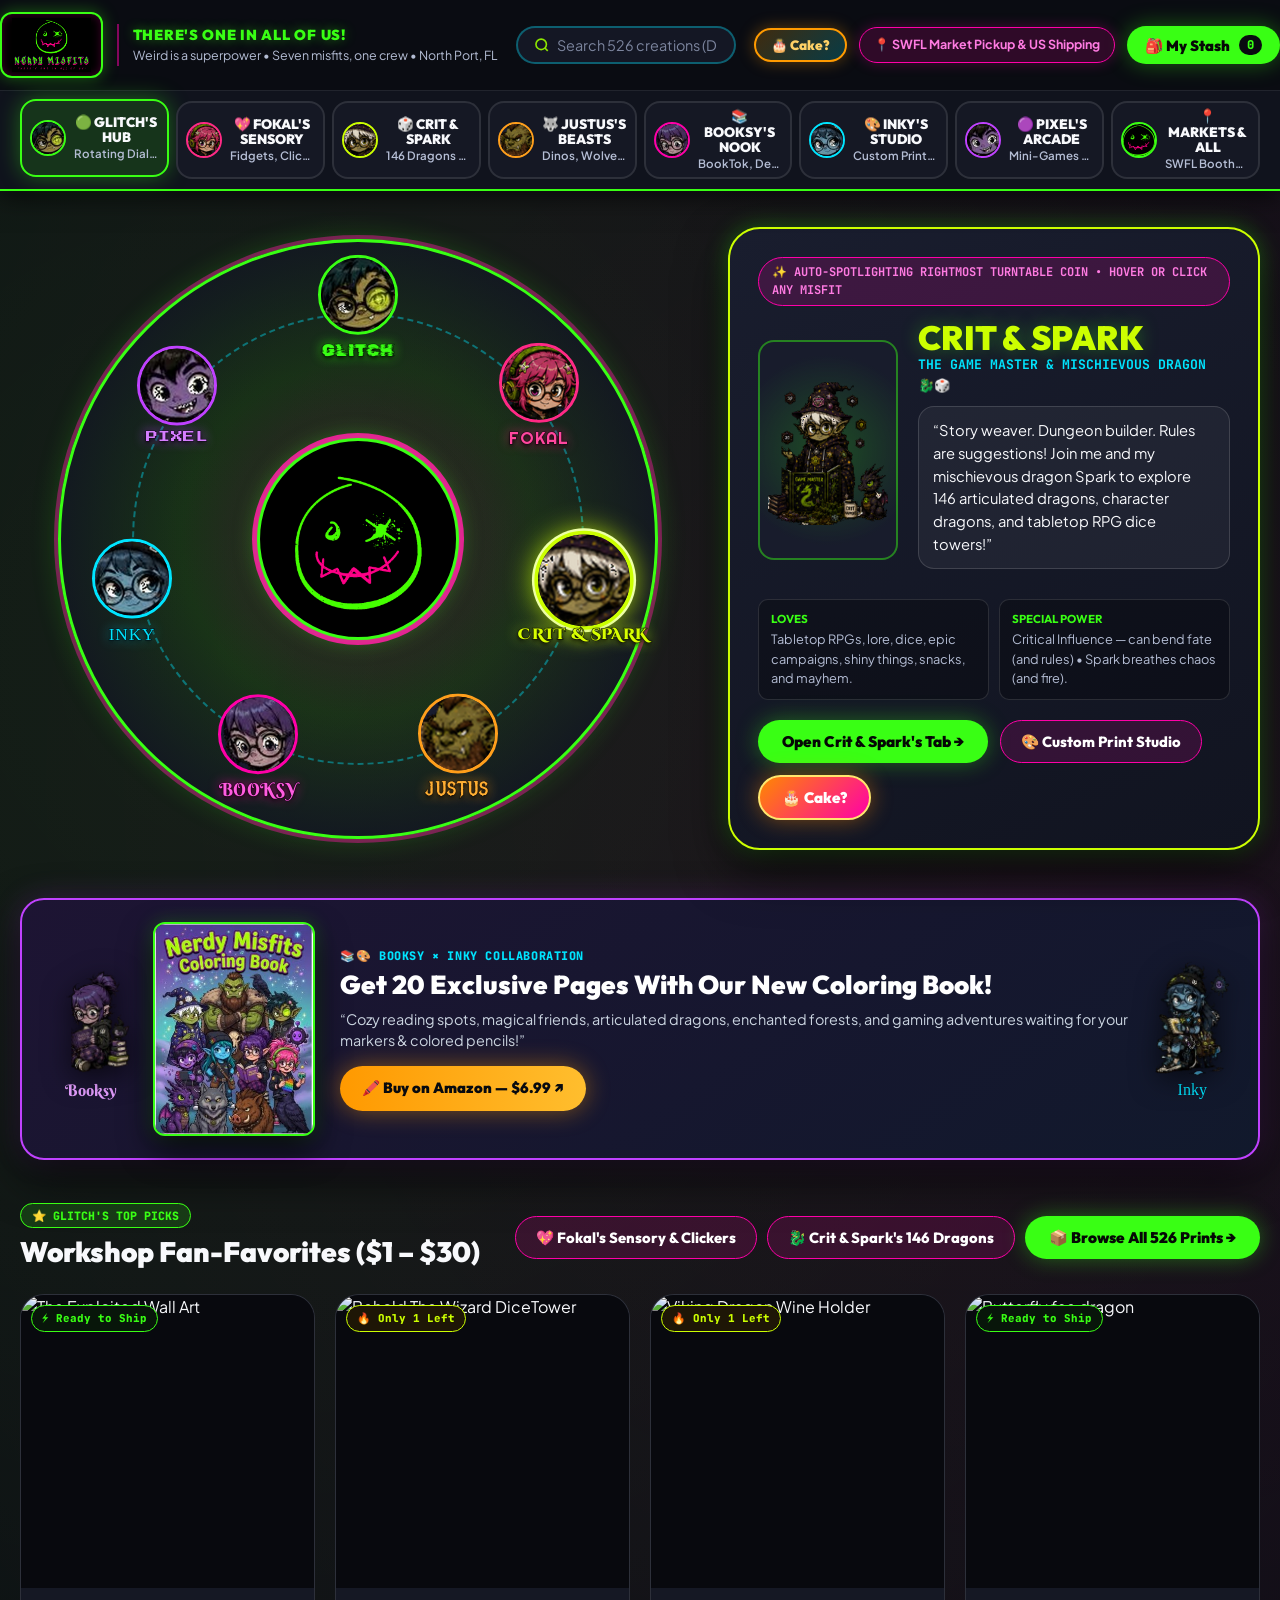
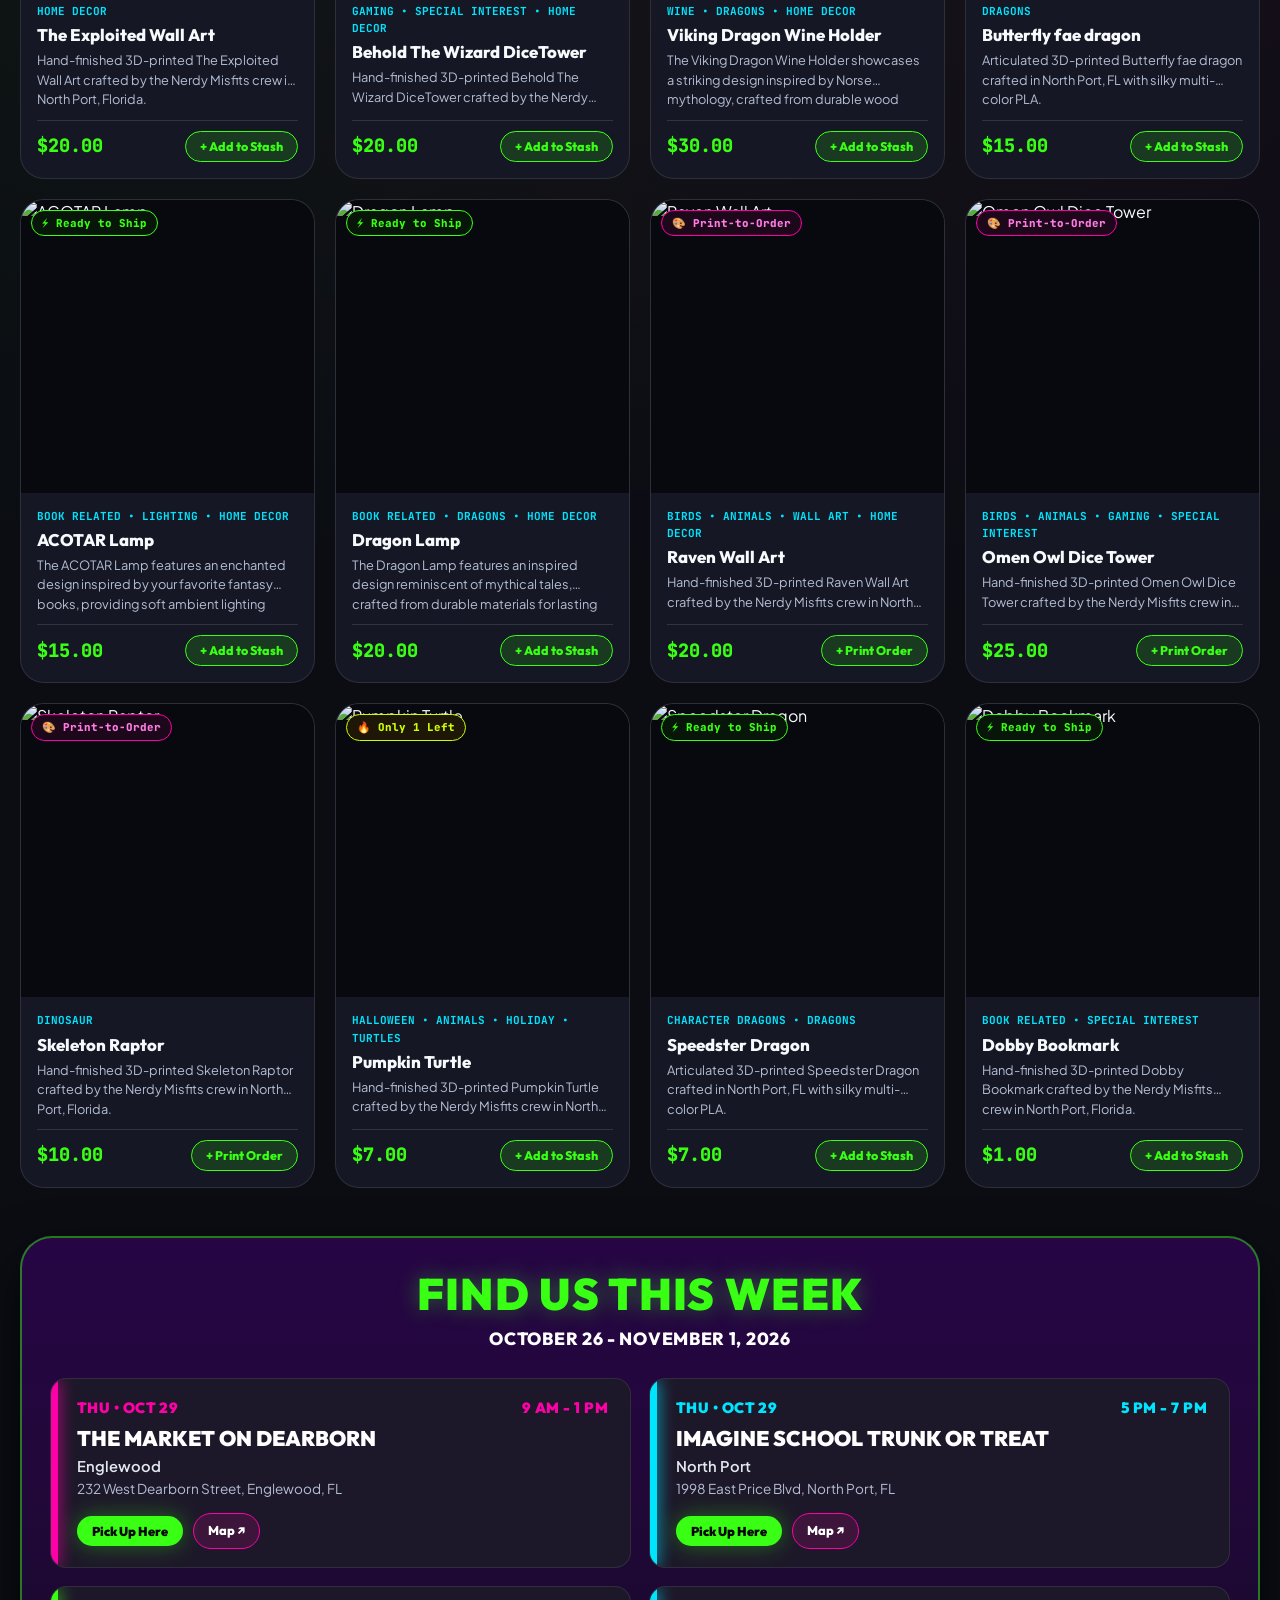
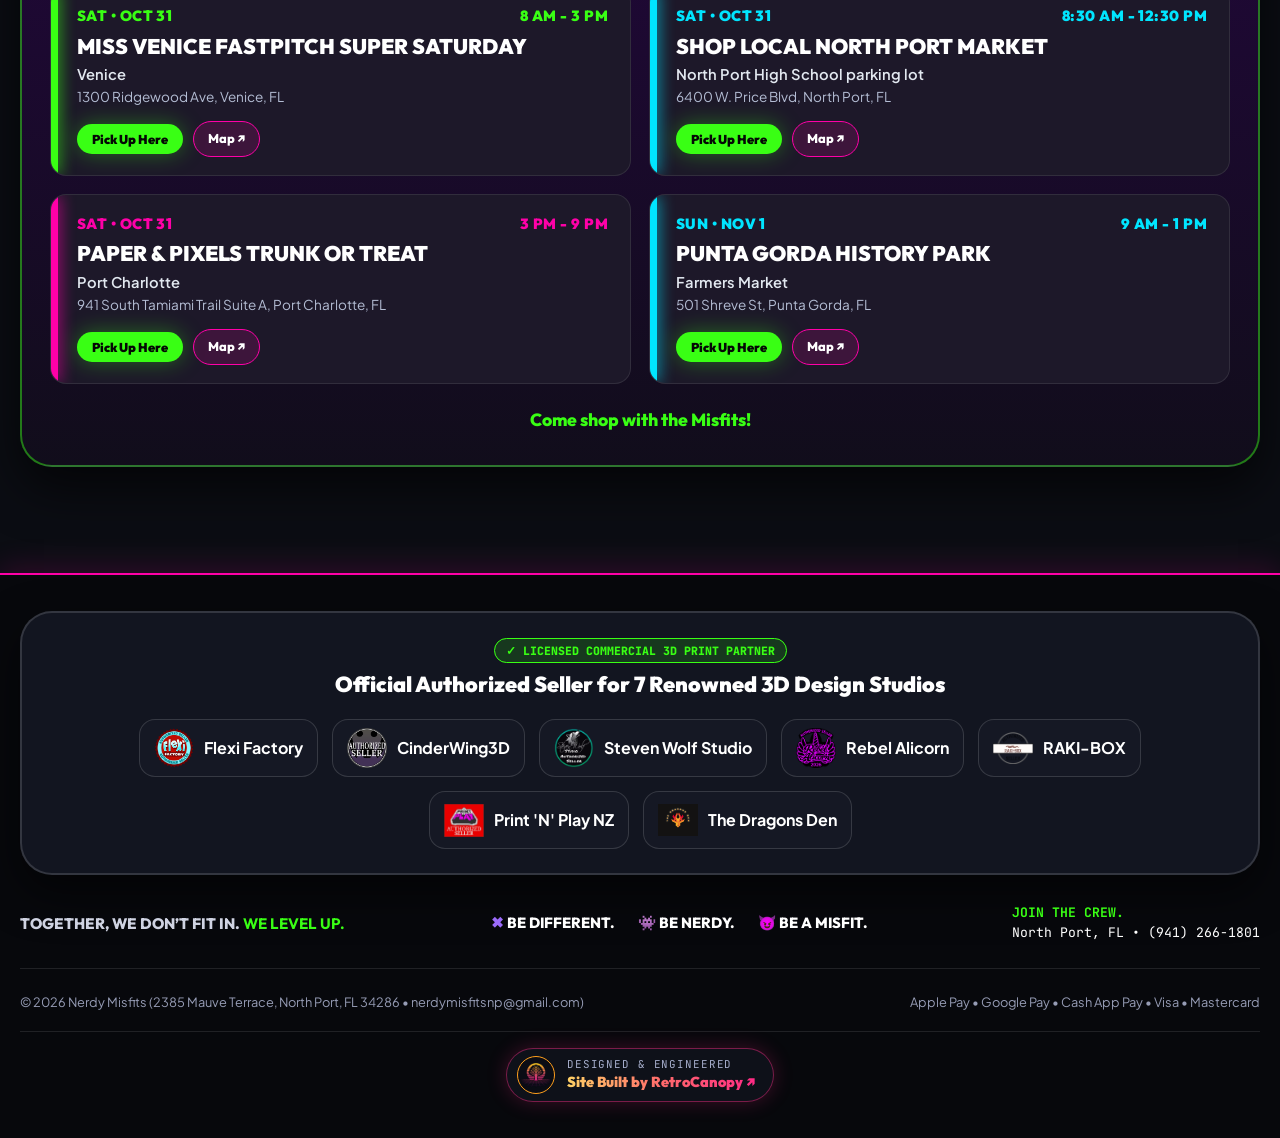
==== commit a480f74b: "Add Concept 2 Booksy x Inky Coloring Book spotlight card and search integration" ====
--- a/index.html
+++ b/index.html
@@ -285,6 +285,42 @@
         </div>
       </div>
 
+      <!-- ================================================================
+           CONCEPT 2: BOOKSY × INKY OFFICIAL COLORING BOOK SPOTLIGHT CARD
+           ================================================================ -->
+      <section class="booksy-inky-book-card">
+        <div class="bib-char-col">
+          <img src="assets/crew_booksy.png?v=3" alt="Booksy" class="bib-char-img" />
+          <div class="bib-char-name" style="font-family:'Berkshire Swash',cursive;color:#e59eff;">Booksy</div>
+        </div>
+
+        <a href="https://a.co/d/06aS3bZN" target="_blank" rel="noopener" class="bib-cover-link" onclick="if(window.trackAnalyticsEvent)window.trackAnalyticsEvent('coloring_book_click','glitch','Nerdy Misfits Coloring Book')">
+          <img src="assets/coloring_book_cover.jpg" alt="Nerdy Misfits Coloring Book" class="bib-cover-img" />
+        </a>
+
+        <div class="bib-info-col">
+          <span class="bib-eyebrow">📚🎨 BOOKSY × INKY COLLABORATION</span>
+          <h2 class="bib-title">Get 20 Exclusive Pages With Our New Coloring Book!</h2>
+          <p class="bib-desc">
+            “Cozy reading spots, magical friends, articulated dragons, enchanted forests, and gaming adventures waiting for your markers &amp; colored pencils!”
+          </p>
+          <a
+            href="https://a.co/d/06aS3bZN"
+            target="_blank"
+            rel="noopener"
+            class="bib-amz-btn"
+            onclick="if(window.trackAnalyticsEvent)window.trackAnalyticsEvent('coloring_book_click','glitch','Nerdy Misfits Coloring Book')"
+          >
+            <span>🖍️ Buy on Amazon — $6.99 ↗</span>
+          </a>
+        </div>
+
+        <div class="bib-char-col">
+          <img src="assets/crew_inky.png?v=3" alt="Inky" class="bib-char-img" />
+          <div class="bib-char-name" style="font-family:'Permanent Marker',cursive;color:var(--neon-cyan);">Inky</div>
+        </div>
+      </section>
+
       <!-- GLITCH'S FEATURED WORKSHOP FAVORITES (CLEAN, FRIENDLY 12-ITEM SHOWCASE) -->
       <section id="glitchFeaturedAnchor">
         <div class="toolbar-row">
@@ -446,6 +482,33 @@
         </div>
       </div>
 
+      <!-- Booksy × Inky Coloring Book Spotlight (Shown in Booksy's Nook) -->
+      <div id="booksyColoringBookWrap" style="display:none;">
+        <div class="booksy-inky-book-card" style="margin-bottom:28px;">
+          <div class="bib-char-col">
+            <img src="assets/crew_booksy.png?v=3" alt="Booksy" class="bib-char-img" />
+            <div class="bib-char-name" style="font-family:'Berkshire Swash',cursive;color:#e59eff;">Booksy</div>
+          </div>
+          <a href="https://a.co/d/06aS3bZN" target="_blank" rel="noopener" class="bib-cover-link" onclick="if(window.trackAnalyticsEvent)window.trackAnalyticsEvent('coloring_book_click','booksy','Nerdy Misfits Coloring Book')">
+            <img src="assets/coloring_book_cover.jpg" alt="Nerdy Misfits Coloring Book" class="bib-cover-img" />
+          </a>
+          <div class="bib-info-col">
+            <span class="bib-eyebrow">📚🎨 BOOKSY × INKY OFFICIAL BOOK PICK</span>
+            <h2 class="bib-title">Get 20 Exclusive Pages With Our New Coloring Book!</h2>
+            <p class="bib-desc">
+              “Cozy reading spots, magical friends, articulated dragons, enchanted forests, and gaming adventures waiting for your markers &amp; colored pencils!”
+            </p>
+            <a href="https://a.co/d/06aS3bZN" target="_blank" rel="noopener" class="bib-amz-btn" onclick="if(window.trackAnalyticsEvent)window.trackAnalyticsEvent('coloring_book_click','booksy','Nerdy Misfits Coloring Book')">
+              <span>🖍️ Buy on Amazon — $6.99 ↗</span>
+            </a>
+          </div>
+          <div class="bib-char-col">
+            <img src="assets/crew_inky.png?v=3" alt="Inky" class="bib-char-img" />
+            <div class="bib-char-name" style="font-family:'Permanent Marker',cursive;color:var(--neon-cyan);">Inky</div>
+          </div>
+        </div>
+      </div>
+
       <!-- Simple Friendly Filter Toolbar -->
       <div class="toolbar-row">
         <div id="gremlinResultsCount" style="font-weight:700;color:var(--ink-secondary);">
@@ -588,233 +651,425 @@
   </section>
 
   <!-- ====================================================================
-       TAB 6: INKY'S ART & EXPANDED CUSTOM 3D PRINT STUDIO
+       TAB 6: INKY & CRIT CUSTOM 3D PRINT QUOTE STUDIO — CONCEPT 1 DUO SPLIT-STAGE
        ==================================================================== -->
   <section id="view-inky" class="tab-view-panel">
     <div class="container">
-      <!-- Inky Host Banner -->
-      <div class="gremlin-host-banner" style="border-color:var(--inky-blue);">
-        <div class="host-left">
-          <img src="assets/crew_inky.png?v=3" alt="Inky — The Creative Misfit" class="host-sprite" />
+      <!-- Concept 1 Dual Character Hero Header: Inky Designs It × Crit Quotes It -->
+      <div class="duo-workshop-hero">
+        <div class="duo-char-box">
+          <img src="assets/crew_inky.png?v=3" alt="Inky — The Creative Misfit" class="duo-char-sprite" />
           <div>
-            <div class="host-badge-row">
-              <span class="host-pill" style="background:var(--inky-blue);color:#fff;">INKY • THE CREATIVE MISFIT</span>
-              <span class="host-pill" style="background:var(--inky-bg);color:var(--inky-blue);">SPECIAL POWER: INK BLAST • SIDEKICK: SPLAT 🎨</span>
-            </div>
-            <h1 class="host-title">Inky’s Custom 3D Print Studio &amp; Personalization Lab</h1>
-            <p class="host-speech">
-              “Artist. Dreamer. Story maker! Tell me every detail of what you want printed—from exact dual/tri-color filament combos and eye colors to custom engraved names, sizes, or STL links!”
+            <div style="font-family:'Permanent Marker',cursive;color:var(--neon-cyan);font-size:1.5rem;letter-spacing:0.03em;text-shadow:0 0 16px rgba(0,229,255,0.4);">
+              INKY'S DESIGN LAB
+            </div>
+            <p style="font-size:0.86rem;color:#e2e8f0;margin-top:5px;line-height:1.45;">
+              “Upload a photo or pick any model from our site, then describe your dream filament colors &amp; size!”
             </p>
           </div>
         </div>
-      </div>
-
-      <!-- Expanded Multi-Detail Custom Print Builder -->
+
+        <div class="duo-vs-pill">⚡ INKY × CRIT ⚡</div>
+
+        <div class="duo-char-box crit-side">
+          <div>
+            <div style="font-family:'Cinzel Decorative',serif;color:var(--neon-volt);font-size:1.3rem;font-weight:900;text-shadow:0 0 16px rgba(204,255,0,0.4);">
+              CRIT'S QUOTE SANCTUM
+            </div>
+            <p style="font-size:0.86rem;color:#e2e8f0;margin-top:5px;line-height:1.45;">
+              “No guesswork pricing! I personally review your build specs &amp; send your exact quote by email or phone!”
+            </p>
+          </div>
+          <img src="assets/crew_crit.png?v=3" alt="Crit — The Quote Master" class="duo-char-sprite" />
+        </div>
+      </div>
+
+      <!-- Concept 1 Split-Stage Grid: Left 3 Visual Step Cards + Right Sticky Crit Quote Summary -->
       <div class="inky-studio-grid">
-        <div class="studio-card">
-          <h3 style="font-family:var(--font-display);font-size:1.28rem;font-weight:900;">1. Pick Your Base Project Type</h3>
-          <div id="studioTypeGrid" class="studio-choices">
-            <button type="button" class="choice-card-btn active" data-title="Custom Articulated Dragon" data-price="15" onclick="selectStudioType(this)">
-              <strong style="display:block;font-size:0.88rem;">🐉 Custom Dragon</strong>
-              <span style="font-family:var(--font-mono);font-size:0.76rem;color:var(--glitch-green);">Base $15.00</span>
-            </button>
-            <button type="button" class="choice-card-btn" data-title="Custom Beast / Dino / Critter" data-price="14" onclick="selectStudioType(this)">
-              <strong style="display:block;font-size:0.88rem;">🐺 Beast / Critter</strong>
-              <span style="font-family:var(--font-mono);font-size:0.76rem;color:var(--glitch-green);">Base $14.00</span>
-            </button>
-            <button type="button" class="choice-card-btn" data-title="Bookish Counter / ACOTAR Sign" data-price="20" onclick="selectStudioType(this)">
-              <strong style="display:block;font-size:0.88rem;">📚 Bookish / ACOTAR</strong>
-              <span style="font-family:var(--font-mono);font-size:0.76rem;color:var(--glitch-green);">Base $20.00</span>
-            </button>
-            <button type="button" class="choice-card-btn" data-title="Custom Name Ornament / Plaque" data-price="10" onclick="selectStudioType(this)">
-              <strong style="display:block;font-size:0.88rem;">🎄 Name Plaque / Orn.</strong>
-              <span style="font-family:var(--font-mono);font-size:0.76rem;color:var(--glitch-green);">Base $10.00</span>
-            </button>
-            <button type="button" class="choice-card-btn" data-title="Custom 5-Pack Sensory Clickers" data-price="12" onclick="selectStudioType(this)">
-              <strong style="display:block;font-size:0.88rem;">💖 5x Sensory Clickers</strong>
-              <span style="font-family:var(--font-mono);font-size:0.76rem;color:var(--glitch-green);">Base $12.00</span>
-            </button>
-            <button type="button" class="choice-card-btn" data-title="Tabletop Dice Tower / RPG Terrain" data-price="22" onclick="selectStudioType(this)">
-              <strong style="display:block;font-size:0.88rem;">🎲 RPG Dice Tower</strong>
-              <span style="font-family:var(--font-mono);font-size:0.76rem;color:var(--glitch-green);">Base $22.00</span>
-            </button>
-            <button type="button" class="choice-card-btn" data-title="HueForge 3D Multi-Layer Wall Art" data-price="20" onclick="selectStudioType(this)">
-              <strong style="display:block;font-size:0.88rem;">🖼️ HueForge Wall Art</strong>
-              <span style="font-family:var(--font-mono);font-size:0.76rem;color:var(--glitch-green);">Base $20.00</span>
-            </button>
-            <button type="button" class="choice-card-btn" data-title="Special Idea / Customer STL File" data-price="18" onclick="selectStudioType(this)">
-              <strong style="display:block;font-size:0.88rem;">✨ Custom STL / Idea</strong>
-              <span style="font-family:var(--font-mono);font-size:0.76rem;color:var(--glitch-green);">Est. $18.00</span>
-            </button>
-          </div>
-
-          <h3 style="font-family:var(--font-display);font-size:1.28rem;font-weight:900;margin-bottom:10px;">2. Choose Scale, Finish &amp; Color Palette</h3>
-
-          <!-- Scale & Finish Dropdowns -->
-          <div style="display:grid;grid-template-columns:1fr 1fr;gap:12px;margin-bottom:14px;">
+        <!-- LEFT COLUMN: STEPS 1, 2, 3 -->
+        <div class="duo-steps-stack">
+          <!-- STEP CARD 1: IDEA, EXISTING MODEL, OR PHOTO UPLOAD -->
+          <div class="duo-step-card">
+            <div class="duo-step-badge">
+              <span class="duo-step-num">1</span>
+              <span>YOUR IDEA, EXISTING MODEL, OR PHOTO UPLOAD</span>
+            </div>
+
+            <div id="studioTypeGrid" class="studio-choices">
+              <button type="button" class="choice-card-btn active" data-title="Custom Articulated Dragon" onclick="selectStudioType(this)">
+                <strong style="display:block;font-size:0.84rem;">🐉 Custom Dragon</strong>
+                <span style="font-family:var(--font-mono);font-size:0.68rem;color:var(--neon-cyan);">Catalog or Custom</span>
+              </button>
+              <button type="button" class="choice-card-btn" data-title="Custom Beast / Dino / Critter" onclick="selectStudioType(this)">
+                <strong style="display:block;font-size:0.84rem;">🐺 Beast / Critter</strong>
+                <span style="font-family:var(--font-mono);font-size:0.68rem;color:var(--neon-cyan);">Animals &amp; Dinos</span>
+              </button>
+              <button type="button" class="choice-card-btn" data-title="Tabletop RPG Dice Tower / Mini" onclick="selectStudioType(this)">
+                <strong style="display:block;font-size:0.84rem;">🎲 RPG / Dice Tower</strong>
+                <span style="font-family:var(--font-mono);font-size:0.68rem;color:var(--neon-cyan);">Tabletop &amp; D&amp;D</span>
+              </button>
+              <button type="button" class="choice-card-btn" data-title="Bookish Decor / ACOTAR / Lamp" onclick="selectStudioType(this)">
+                <strong style="display:block;font-size:0.84rem;">📚 Bookish / Lamp</strong>
+                <span style="font-family:var(--font-mono);font-size:0.68rem;color:var(--neon-cyan);">Signs &amp; Decor</span>
+              </button>
+              <button type="button" class="choice-card-btn" data-title="Custom Sensory Clickers / Fidgets" onclick="selectStudioType(this)">
+                <strong style="display:block;font-size:0.84rem;">💖 Custom Clickers</strong>
+                <span style="font-family:var(--font-mono);font-size:0.68rem;color:var(--neon-cyan);">Sensory Fidgets</span>
+              </button>
+              <button type="button" class="choice-card-btn" data-title="Personalized Name Plaque / Gift" onclick="selectStudioType(this)">
+                <strong style="display:block;font-size:0.84rem;">🎄 Plaque / Gift</strong>
+                <span style="font-family:var(--font-mono);font-size:0.68rem;color:var(--neon-cyan);">Names &amp; Text</span>
+              </button>
+              <button type="button" class="choice-card-btn" data-title="HueForge 3D Wall Art" onclick="selectStudioType(this)">
+                <strong style="display:block;font-size:0.84rem;">🖼️ 3D Wall Art</strong>
+                <span style="font-family:var(--font-mono);font-size:0.68rem;color:var(--neon-cyan);">HueForge Art</span>
+              </button>
+              <button type="button" class="choice-card-btn" data-title="Photo Reference / Custom Creation" onclick="selectStudioType(this)">
+                <strong style="display:block;font-size:0.84rem;">✨ Photo / Any Idea</strong>
+                <span style="font-family:var(--font-mono);font-size:0.68rem;color:var(--neon-cyan);">New Creation</span>
+              </button>
+            </div>
+
+            <div style="margin-bottom:12px;">
+              <label style="font-size:0.78rem;font-weight:700;color:#cbd5e1;display:block;margin-bottom:5px;">
+                Describe Your Print Idea or Name an Existing Model *
+              </label>
+              <textarea
+                id="studioNotesInput"
+                class="duo-input"
+                rows="3"
+                placeholder="e.g. 'Crystal Winged Dragon from your catalog in custom colors', paste a MakerWorld/Printables link, or describe the reference photo you uploaded..."
+                oninput="updateStudioPreview()"
+                style="line-height:1.45;resize:vertical;"
+              ></textarea>
+            </div>
+
+            <!-- Interactive Drag & Drop + Click Photo Frame -->
+            <input
+              type="file"
+              id="studioPhotoInput"
+              accept="image/*"
+              onchange="handleStudioPhotoUpload(this)"
+              style="display:none;"
+            />
+            <div
+              id="studioPhotoDropzone"
+              class="duo-photo-dropzone"
+              onclick="document.getElementById('studioPhotoInput').click()"
+              ondragover="handleStudioDragOver(event)"
+              ondragleave="handleStudioDragLeave(event)"
+              ondrop="handleStudioDrop(event)"
+            >
+              <div style="text-align:left;">
+                <strong style="color:var(--neon-cyan);font-size:0.88rem;display:block;">
+                  📸 Drop a Reference Photo, Screenshot, or Sketch Here
+                </strong>
+                <span style="font-size:0.76rem;color:var(--text-secondary);">
+                  Supports JPG, PNG, HEIC, WEBP — attaches directly to Crit's quote ticket!
+                </span>
+              </div>
+              <span class="duo-choose-photo-pill">+ Choose Photo</span>
+            </div>
+
+            <div id="studioPhotoPreviewWrap" style="display:none;margin-top:12px;padding:10px 12px;background:rgba(0,229,255,0.08);border:1px solid rgba(0,229,255,0.4);border-radius:12px;align-items:center;justify-content:space-between;gap:12px;flex-wrap:wrap;">
+              <div style="display:flex;align-items:center;gap:10px;">
+                <img id="studioPhotoPreviewImg" src="" alt="Uploaded Reference" style="width:62px;height:62px;object-fit:cover;border-radius:10px;border:2px solid var(--neon-cyan);" />
+                <div>
+                  <strong id="studioPhotoNameText" style="font-family:var(--font-mono);font-size:0.78rem;color:var(--neon-green);display:block;">Photo attached!</strong>
+                  <span style="font-size:0.72rem;color:var(--text-secondary);">Ready to send to Crit &amp; Inky</span>
+                </div>
+              </div>
+              <button
+                type="button"
+                id="studioPhotoClearBtn"
+                onclick="clearStudioPhoto()"
+                style="background:rgba(255,42,133,0.18);border:1px solid #ff2a85;color:#ff9ebb;padding:6px 12px;border-radius:99px;font-size:0.74rem;font-weight:800;cursor:pointer;"
+              >
+                ✕ Remove Photo
+              </button>
+            </div>
+          </div>
+
+          <!-- STEP CARD 2: COLOR PALETTE & FILAMENT DESCRIPTION -->
+          <div class="duo-step-card">
+            <div class="duo-step-badge">
+              <span class="duo-step-num">2</span>
+              <span>COLOR PALETTE &amp; FILAMENT DESCRIPTION</span>
+            </div>
+
+            <div id="studioSwatchGrid" style="display:flex;gap:8px;flex-wrap:wrap;margin-bottom:12px;">
+              <button type="button" class="swatch-pill-btn active" data-color="Glitch Lime &amp; Obsidian Silk" onclick="selectStudioColor(this)">
+                <span class="swatch-circle" style="background:linear-gradient(135deg,#39ff14,#14151d);"></span>
+                <span>Glitch Lime Silk</span>
+              </button>
+              <button type="button" class="swatch-pill-btn" data-color="Cyber Berry Pink &amp; Cyan" onclick="selectStudioColor(this)">
+                <span class="swatch-circle" style="background:linear-gradient(135deg,#ff00a8,#00e5ff);"></span>
+                <span>Cyber Berry / Cyan</span>
+              </button>
+              <button type="button" class="swatch-pill-btn" data-color="Crit Dragonfire Gold &amp; Crimson" onclick="selectStudioColor(this)">
+                <span class="swatch-circle" style="background:linear-gradient(135deg,#f59e0b,#ef4444);"></span>
+                <span>Dragonfire Gold</span>
+              </button>
+              <button type="button" class="swatch-pill-btn" data-color="Booksy Night Court Plum &amp; Silver" onclick="selectStudioColor(this)">
+                <span class="swatch-circle" style="background:linear-gradient(135deg,#7c3aed,#cbd5e1);"></span>
+                <span>Night Court Plum</span>
+              </button>
+              <button type="button" class="swatch-pill-btn" data-color="Inky Sky Blue &amp; Cyan Shimmer" onclick="selectStudioColor(this)">
+                <span class="swatch-circle" style="background:linear-gradient(135deg,#1b76e5,#00d2ff);"></span>
+                <span>Inky Blue / Cyan</span>
+              </button>
+              <button type="button" class="swatch-pill-btn" data-color="Justus Beast Bronze &amp; Forest" onclick="selectStudioColor(this)">
+                <span class="swatch-circle" style="background:linear-gradient(135deg,#b45309,#4d7c0f);"></span>
+                <span>Beast Bronze</span>
+              </button>
+              <button type="button" class="swatch-pill-btn" data-color="UV Glow-in-the-Dark" onclick="selectStudioColor(this)">
+                <span class="swatch-circle" style="background:linear-gradient(135deg,#bef264,#4ade80);"></span>
+                <span>UV Glow-in-the-Dark</span>
+              </button>
+            </div>
+
+            <div class="duo-color-finish-row">
+              <div>
+                <label style="font-size:0.76rem;font-weight:700;color:#cbd5e1;display:block;margin-bottom:4px;">
+                  Describe Your Colors (Primary, Secondary, Horns/Wings &amp; Eyes) *
+                </label>
+                <input
+                  type="text"
+                  id="studioCustomColorsInput"
+                  class="duo-input"
+                  placeholder="e.g. 'Teal & purple shiny silk body, metallic gold horns/wings, neon green eyes'..."
+                  oninput="updateStudioPreview()"
+                />
+              </div>
+              <div>
+                <label style="font-size:0.76rem;font-weight:700;color:#cbd5e1;display:block;margin-bottom:4px;">
+                  Filament Finish:
+                </label>
+                <select id="studioFinishSelect" class="duo-input" onchange="updateStudioPreview()">
+                  <option value="Dual/Tri-Color Silk PLA">Dual / Tri-Color Shiny Silk</option>
+                  <option value="Matte / Velvet Textured PLA">Matte / Velvet Textured</option>
+                  <option value="Galaxy / Sparkle Shimmer">Galaxy / Sparkle Shimmer</option>
+                  <option value="UV / Glow-in-the-Dark">UV / Glow-in-the-Dark</option>
+                  <option value="Translucent Crystal / Ice">Translucent Crystal / Ice</option>
+                  <option value="Solid Multi-Color AMS Print">Solid Multi-Color AMS</option>
+                </select>
+              </div>
+            </div>
+          </div>
+
+          <!-- STEP CARD 3: PICK A SIZE (VISUAL SCALE COMPARISON) -->
+          <div class="duo-step-card">
+            <div class="duo-step-badge">
+              <span class="duo-step-num">3</span>
+              <span>PICK A SIZE (VISUAL SCALE COMPARISON)</span>
+            </div>
+
+            <div id="studioScaleGrid" class="duo-scale-grid">
+              <button
+                type="button"
+                class="duo-scale-card"
+                data-scale="Mini / Pocket Size (2&quot;–4&quot;)"
+                onclick="selectStudioScale(this)"
+              >
+                <span style="font-size:1.35rem;line-height:1;">🦎</span>
+                <strong style="font-size:0.84rem;color:var(--neon-green);">Mini (2"–4")</strong>
+                <span style="font-size:0.71rem;color:var(--text-secondary);line-height:1.35;">
+                  Pocket fidgets, hatchlings, keychains &amp; tabletop minis
+                </span>
+              </button>
+
+              <button
+                type="button"
+                class="duo-scale-card"
+                data-scale="Small / Standard Scale (5&quot;–8&quot;)"
+                onclick="selectStudioScale(this)"
+              >
+                <span style="font-size:1.8rem;line-height:1;">🦖</span>
+                <strong style="font-size:0.84rem;color:var(--neon-cyan);">Small (5"–8")</strong>
+                <span style="font-size:0.71rem;color:var(--text-secondary);line-height:1.35;">
+                  Critters, bookshelf signs, coasters &amp; desk gifts
+                </span>
+              </button>
+
+              <button
+                type="button"
+                class="duo-scale-card active"
+                data-scale="Medium / Display Scale (9&quot;–14&quot;)"
+                onclick="selectStudioScale(this)"
+              >
+                <span style="font-size:2.3rem;line-height:1;">🐉</span>
+                <strong style="font-size:0.84rem;color:var(--neon-volt);">Medium (9"–14")</strong>
+                <span style="font-size:0.71rem;color:#e2e8f0;line-height:1.35;">
+                  Standard dragons, dice towers, LED lamps &amp; wall art
+                </span>
+              </button>
+
+              <button
+                type="button"
+                class="duo-scale-card"
+                data-scale="Large / XL Statement Size (15&quot;–24&quot;+)"
+                onclick="selectStudioScale(this)"
+              >
+                <span style="font-size:2.85rem;line-height:1;">🔥</span>
+                <strong style="font-size:0.84rem;color:var(--neon-pink);">Large XL (15"–24"+)</strong>
+                <span style="font-size:0.71rem;color:var(--text-secondary);line-height:1.35;">
+                  Giant full-desk boss dragons &amp; statement builds
+                </span>
+              </button>
+            </div>
+
+            <!-- Hidden/Synced Select + Custom Exact Dimensions / Engraving Notes -->
+            <input type="hidden" id="studioSizeSelect" value="Medium / Display Scale (9&quot;–14&quot;)" />
             <div>
-              <label style="font-size:0.76rem;font-weight:700;color:var(--text-secondary);display:block;margin-bottom:4px;">Size / Scale:</label>
-              <select id="studioSizeSelect" class="friendly-select" style="width:100%;" onchange="updateStudioPreview()">
-                <option value="Standard Workshop Scale">Standard Workshop Scale</option>
-                <option value="Mini / Pocket Size">Mini / Pocket Size</option>
-                <option value="Large / XL Statement Piece">Large / XL Statement Size</option>
-                <option value="Custom Dimensions (See Notes)">Custom Dimensions (Specify Below)</option>
-              </select>
-            </div>
-            <div>
-              <label style="font-size:0.76rem;font-weight:700;color:var(--text-secondary);display:block;margin-bottom:4px;">Filament Finish Type:</label>
-              <select id="studioFinishSelect" class="friendly-select" style="width:100%;" onchange="updateStudioPreview()">
-                <option value="Dual/Tri-Color Silk PLA">Dual / Tri-Color Shiny Silk PLA</option>
-                <option value="Matte / Velvet Textured PLA">Matte / Velvet Textured PLA</option>
-                <option value="Galaxy / Sparkle Shimmer">Galaxy / Sparkle Shimmer</option>
-                <option value="UV / Glow-in-the-Dark">UV / Glow-in-the-Dark</option>
-                <option value="Translucent Crystal / Ice">Translucent Crystal / Ice</option>
-                <option value="Inky's Artist Choice">Inky's Artist Choice</option>
-              </select>
-            </div>
-          </div>
-
-          <!-- Preset Color Swatches -->
-          <div id="studioSwatchGrid" style="display:flex;gap:8px;flex-wrap:wrap;margin-bottom:12px;">
-            <button type="button" class="swatch-pill-btn active" data-color="Glitch Lime &amp; Obsidian Silk" onclick="selectStudioColor(this)">
-              <span class="swatch-circle" style="background:linear-gradient(135deg,#8ce600,#14151d);"></span>
-              <span>Glitch Lime / Black</span>
-            </button>
-            <button type="button" class="swatch-pill-btn" data-color="Fokal Berry Pink &amp; Neon Mint" onclick="selectStudioColor(this)">
-              <span class="swatch-circle" style="background:linear-gradient(135deg,#ff2a85,#39ff14);"></span>
-              <span>Fokal Pink / Mint</span>
-            </button>
-            <button type="button" class="swatch-pill-btn" data-color="Pixel Grape &amp; Neon Berry" onclick="selectStudioColor(this)">
-              <span class="swatch-circle" style="background:linear-gradient(135deg,#7344f5,#ec4899);"></span>
-              <span>Pixel Purple / Berry</span>
-            </button>
-            <button type="button" class="swatch-pill-btn" data-color="Inky Sky Blue &amp; Cyan Shimmer" onclick="selectStudioColor(this)">
-              <span class="swatch-circle" style="background:linear-gradient(135deg,#1b76e5,#00d2ff);"></span>
-              <span>Inky Blue / Cyan</span>
-            </button>
-            <button type="button" class="swatch-pill-btn" data-color="Crit &amp; Spark Dragonfire Gold" onclick="selectStudioColor(this)">
-              <span class="swatch-circle" style="background:linear-gradient(135deg,#eab308,#ef4444);"></span>
-              <span>Crit Dragonfire Gold</span>
-            </button>
-            <button type="button" class="swatch-pill-btn" data-color="Justus Beast Bronze &amp; Forest" onclick="selectStudioColor(this)">
-              <span class="swatch-circle" style="background:linear-gradient(135deg,#b45309,#4d7c0f);"></span>
-              <span>Justus Beast Bronze</span>
-            </button>
-            <button type="button" class="swatch-pill-btn" data-color="Booksy Night Court Plum &amp; Silver" onclick="selectStudioColor(this)">
-              <span class="swatch-circle" style="background:linear-gradient(135deg,#581c87,#cbd5e1);"></span>
-              <span>Booksy Plum / Silver</span>
-            </button>
-            <button type="button" class="swatch-pill-btn" data-color="UV Glow-in-the-Dark" onclick="selectStudioColor(this)">
-              <span class="swatch-circle" style="background:linear-gradient(135deg,#bef264,#4ade80);"></span>
-              <span>Glow-in-the-Dark</span>
-            </button>
-          </div>
-
-          <!-- Exact Custom Color Combo Input -->
-          <div style="margin-bottom:20px;">
-            <label style="font-size:0.76rem;font-weight:700;color:var(--text-secondary);display:block;margin-bottom:4px;">
-              Or Type Your Exact Primary, Secondary &amp; Eye Colors (Optional):
-            </label>
-            <input
-              type="text"
-              id="studioCustomColorsInput"
-              placeholder="e.g. 'Teal body, metallic gold wings/horns, and amethyst purple eyes'..."
-              oninput="updateStudioPreview()"
-              style="width:100%;padding:10px 14px;border-radius:var(--radius-md);border:1.5px solid rgba(0,229,255,0.35);background:#0f121c;color:#fff;font-size:0.88rem;"
-            />
-          </div>
-
-          <h3 style="font-family:var(--font-display);font-size:1.28rem;font-weight:900;margin-bottom:10px;">3. Customer Specifics, Personalization &amp; Detailed Notes</h3>
-
-          <div style="display:grid;grid-template-columns:1fr 1fr;gap:12px;margin-bottom:12px;">
-            <div>
-              <label style="font-size:0.76rem;font-weight:700;color:var(--text-secondary);display:block;margin-bottom:4px;">
-                Custom Name / Text to Engrave or Emboss:
+              <label style="font-size:0.76rem;font-weight:700;color:#cbd5e1;display:block;margin-bottom:4px;">
+                Custom Measurements, Shelf Fit, or Personalized Text / Name (Optional):
               </label>
               <input
                 type="text"
                 id="studioEngraveInput"
-                placeholder="e.g. 'KAYLA', 'Level 10 DM', 'The Night Court'..."
+                class="duo-input"
+                placeholder="e.g. 'Around 12 inches long', 'Must fit an 8-inch bookshelf', or custom engraved name..."
                 oninput="updateStudioPreview()"
-                style="width:100%;padding:10px 14px;border-radius:var(--radius-md);border:1.5px solid rgba(0,229,255,0.35);background:#0f121c;color:#fff;font-size:0.88rem;"
               />
             </div>
-            <div>
-              <label style="font-size:0.76rem;font-weight:700;color:var(--text-secondary);display:block;margin-bottom:4px;">
-                Reference / STL Link or Contact Info (Optional):
-              </label>
+          </div>
+        </div>
+
+        <!-- RIGHT COLUMN: CRIT'S LIVE QUOTE TICKET & CUSTOMER CONTACT (STEP 4) -->
+        <div class="duo-crit-quote-card">
+          <div>
+            <div style="display:flex;align-items:center;justify-content:space-between;gap:8px;flex-wrap:wrap;margin-bottom:12px;">
+              <span style="background:var(--neon-volt);color:#050805;font-family:var(--font-mono);font-size:0.74rem;font-weight:900;padding:5px 12px;border-radius:99px;">
+                🎲 STEP 4: CRIT'S DIRECT QUOTE
+              </span>
+              <span style="font-family:var(--font-mono);font-size:0.73rem;font-weight:800;color:var(--neon-green);">
+                NO UPFRONT PAYMENT
+              </span>
+            </div>
+
+            <div style="display:flex;align-items:center;gap:12px;margin-bottom:12px;">
+              <img src="assets/avatar_crit.png?v=3" alt="Crit" style="width:52px;height:52px;border-radius:50%;border:2.5px solid var(--neon-volt);background:#0c101b;object-fit:cover;flex-shrink:0;" />
+              <div>
+                <h3 style="font-family:var(--font-display);font-size:1.38rem;font-weight:900;color:#fff;line-height:1.15;">
+                  Your Custom Build Summary
+                </h3>
+                <span style="font-size:0.77rem;color:var(--text-secondary);">
+                  Crit reviews your specs &amp; sends your personal quote!
+                </span>
+              </div>
+            </div>
+
+            <!-- Live Spec Summary Box -->
+            <div style="background:rgba(0,0,0,0.45);border:1px solid rgba(204,255,0,0.34);border-radius:15px;padding:13px 14px;font-size:0.81rem;display:flex;flex-direction:column;gap:7px;margin-bottom:16px;">
+              <div style="display:flex;justify-content:space-between;gap:10px;">
+                <span style="color:var(--text-secondary);">Project:</span>
+                <strong id="previewBuildTitle" style="color:#fff;text-align:right;">Custom Articulated Dragon</strong>
+              </div>
+              <div style="display:flex;justify-content:space-between;gap:10px;">
+                <span style="color:var(--text-secondary);">Colors:</span>
+                <strong id="previewFilamentText" style="color:var(--neon-cyan);text-align:right;">Glitch Lime &amp; Obsidian Silk</strong>
+              </div>
+              <div style="display:flex;justify-content:space-between;gap:10px;">
+                <span style="color:var(--text-secondary);">Scale &amp; Finish:</span>
+                <strong id="previewScaleFinishText" style="color:var(--neon-volt);text-align:right;">Medium / Display Scale (9"–14") • Dual/Tri-Color Silk PLA</strong>
+              </div>
+              <div style="display:flex;justify-content:space-between;gap:10px;">
+                <span style="color:var(--text-secondary);">Size / Text Notes:</span>
+                <strong id="previewEngraveText" style="color:#e2e8f0;text-align:right;">Standard Dimensions</strong>
+              </div>
+              <div style="display:flex;justify-content:space-between;align-items:center;gap:10px;">
+                <span style="color:var(--text-secondary);">Reference Photo:</span>
+                <div style="display:flex;align-items:center;gap:7px;">
+                  <img id="previewTicketThumbImg" src="" alt="" style="display:none;width:30px;height:30px;border-radius:6px;object-fit:cover;border:1.5px solid var(--neon-cyan);" />
+                  <strong id="previewRefText" style="color:#cbd5e1;text-align:right;">None Attached</strong>
+                </div>
+              </div>
+              <div style="border-top:1px solid rgba(255,255,255,0.1);padding-top:7px;">
+                <span style="color:var(--text-secondary);font-size:0.74rem;display:block;margin-bottom:3px;">Idea / Model Notes:</span>
+                <div id="previewNoteText" style="color:#f8fafc;background:rgba(255,255,255,0.04);padding:7px 9px;border-radius:8px;font-size:0.78rem;white-space:pre-wrap;max-height:90px;overflow-y:auto;">Describe your idea or existing model on the left!</div>
+              </div>
+            </div>
+
+            <!-- Customer Contact Inputs Inside Crit's Quote Card -->
+            <div style="font-family:var(--font-display);font-weight:900;font-size:0.95rem;margin-bottom:8px;color:var(--neon-green);">
+              Where Should Crit Send Your Quote?
+            </div>
+
+            <div style="display:flex;flex-direction:column;gap:9px;">
               <input
                 type="text"
-                id="studioRefLinkInput"
-                placeholder="Paste MakerWorld/Printables link, phone, or email..."
+                id="studioCustName"
+                class="duo-input"
+                placeholder="👤 Your Full Name *"
                 oninput="updateStudioPreview()"
-                style="width:100%;padding:10px 14px;border-radius:var(--radius-md);border:1.5px solid rgba(0,229,255,0.35);background:#0f121c;color:#fff;font-size:0.88rem;"
               />
+              <div class="duo-contact-two-col">
+                <input
+                  type="tel"
+                  id="studioCustPhone"
+                  class="duo-input"
+                  placeholder="📞 Phone Number *"
+                  oninput="updateStudioPreview()"
+                />
+                <input
+                  type="email"
+                  id="studioCustEmail"
+                  class="duo-input"
+                  placeholder="📧 Email Address *"
+                  oninput="updateStudioPreview()"
+                />
+              </div>
+              <select
+                id="studioContactPref"
+                class="duo-input"
+                onchange="updateStudioPreview()"
+                style="border-color:rgba(204,255,0,0.55);color:var(--neon-volt);font-weight:700;"
+              >
+                <option value="Email or Phone / Text" style="color:#fff;background:#0c101c;">📧📞 Preferred: Text / Call or Email Quote</option>
+                <option value="Phone Call / Text Preferred" style="color:#fff;background:#0c101c;">📞 Phone Call / Text Quote Preferred</option>
+                <option value="Email Quote Preferred" style="color:#fff;background:#0c101c;">📧 Email Quote Preferred</option>
+              </select>
             </div>
           </div>
 
           <div>
-            <label style="font-size:0.76rem;font-weight:700;color:var(--text-secondary);display:block;margin-bottom:4px;">
-              Full Customization Details &amp; Special Instructions for Inky:
-            </label>
-            <textarea
-              id="studioNotesInput"
-              rows="5"
-              placeholder="Write as much detail as you want! Tell Inky exact measurements, character pose, wing style, keycap switch feel (clicky vs. silent), gift notes, or which SWFL weekend market you'd like to pick it up at..."
-              oninput="updateStudioPreview()"
-              style="width:100%;padding:12px 16px;border-radius:var(--radius-md);border:1.5px solid rgba(0,229,255,0.45);background:#0f121c;color:#fff;font-size:0.92rem;font-family:var(--font-body);line-height:1.5;resize:vertical;"
-            ></textarea>
-          </div>
-        </div>
-
-        <!-- Right: Inky's Live Detailed Build Ticket -->
-        <div class="studio-card" style="background:linear-gradient(155deg,#182036 0%,#101422 100%);border-color:var(--neon-cyan);display:flex;flex-direction:column;justify-content:space-between;">
-          <div>
-            <span class="host-pill" style="background:var(--neon-cyan);color:#041014;border-color:var(--neon-cyan);">🎨 INKY'S CUSTOM BUILD SPEC</span>
-            <h3 id="previewBuildTitle" style="font-family:var(--font-display);font-size:1.6rem;font-weight:900;margin-top:10px;">
-              Custom Articulated Dragon
-            </h3>
-            <p style="font-size:0.86rem;color:var(--text-secondary);margin-top:4px;">
-              Hand-crafted to your exact specifications in North Port, FL (3–5 business days).
-            </p>
-
-            <div style="margin:18px 0;padding:16px;background:rgba(0,0,0,0.42);border-radius:var(--radius-md);border:1px solid rgba(0,229,255,0.35);font-size:0.86rem;display:flex;flex-direction:column;gap:9px;">
-              <div style="display:flex;justify-content:space-between;gap:10px;">
-                <span style="color:var(--text-secondary);">Scale &amp; Finish:</span>
-                <strong id="previewScaleFinishText" style="color:#fff;text-align:right;">Standard Workshop Scale • Dual/Tri-Color Silk PLA</strong>
-              </div>
-              <div style="display:flex;justify-content:space-between;gap:10px;">
-                <span style="color:var(--text-secondary);">Color Palette:</span>
-                <strong id="previewFilamentText" style="color:var(--neon-cyan);text-align:right;">Glitch Lime &amp; Obsidian Silk</strong>
-              </div>
-              <div style="display:flex;justify-content:space-between;gap:10px;">
-                <span style="color:var(--text-secondary);">Engraved Name/Text:</span>
-                <strong id="previewEngraveText" style="color:var(--neon-volt);text-align:right;">None</strong>
-              </div>
-              <div style="display:flex;justify-content:space-between;gap:10px;">
-                <span style="color:var(--text-secondary);">Ref Link / Contact:</span>
-                <strong id="previewRefText" style="color:#cbd5e1;text-align:right;">None</strong>
-              </div>
-              <div style="border-top:1px solid rgba(255,255,255,0.12);padding-top:8px;">
-                <span style="color:var(--text-secondary);display:block;margin-bottom:4px;">Customer Specifics &amp; Instructions:</span>
-                <div id="previewNoteText" style="color:#ffffff;background:rgba(255,255,255,0.05);padding:8px 10px;border-radius:8px;font-size:0.83rem;white-space:pre-wrap;max-height:140px;overflow-y:auto;">Standard Workshop Finish</div>
-              </div>
-              <div style="display:flex;justify-content:space-between;padding-top:4px;">
-                <span style="color:var(--text-secondary);">Fulfillment:</span>
-                <strong style="color:var(--neon-green);">SWFL Pickup or US Shipping</strong>
-              </div>
-            </div>
-          </div>
-
-          <div>
-            <div style="display:flex;justify-content:space-between;align-items:baseline;margin-bottom:14px;">
-              <span style="font-weight:800;">Estimated Price:</span>
-              <span id="previewTotalPrice" style="font-family:var(--font-mono);font-size:1.85rem;font-weight:900;color:var(--neon-green);">$15.00</span>
-            </div>
-            <button type="button" class="btn-friendly-primary" style="width:100%;justify-content:center;" onclick="addCustomStudioBuildToCart()">
-              <span>✨ Add Custom Print to Stash</span>
+            <button
+              type="button"
+              id="submitCustomQuoteBtn"
+              class="duo-quote-cta-btn"
+              onclick="submitCustomQuoteRequest()"
+            >
+              <span>🎲 Send to Crit for My Personal Quote →</span>
             </button>
-          </div>
+            <div id="customQuoteSuccessBanner" style="display:none;margin-top:12px;padding:12px 14px;border-radius:12px;background:rgba(57,255,20,0.14);border:1.5px solid var(--neon-green);color:#d9ffe0;font-size:0.82rem;line-height:1.45;text-align:center;">
+              ✅ <strong>Sent to Crit!</strong> Crit has your custom build specs &amp; photo and will reach out via email or phone with your personal quote!
+            </div>
+          </div>
+        </div>
+      </div>
+
+      <!-- Booksy × Inky Coloring Book Spotlight in Inky's Studio -->
+      <div class="booksy-inky-book-card" style="margin-bottom:34px;">
+        <div class="bib-char-col">
+          <img src="assets/crew_booksy.png?v=3" alt="Booksy" class="bib-char-img" />
+          <div class="bib-char-name" style="font-family:'Berkshire Swash',cursive;color:#e59eff;">Booksy</div>
+        </div>
+        <a href="https://a.co/d/06aS3bZN" target="_blank" rel="noopener" class="bib-cover-link" onclick="if(window.trackAnalyticsEvent)window.trackAnalyticsEvent('coloring_book_click','inky','Nerdy Misfits Coloring Book')">
+          <img src="assets/coloring_book_cover.jpg" alt="Nerdy Misfits Coloring Book" class="bib-cover-img" />
+        </a>
+        <div class="bib-info-col">
+          <span class="bib-eyebrow">📚🎨 BOOKSY × INKY COLLABORATION</span>
+          <h2 class="bib-title">Get 20 Exclusive Pages With Our New Coloring Book!</h2>
+          <p class="bib-desc">
+            “Cozy reading spots, magical friends, articulated dragons, enchanted forests, and gaming adventures waiting for your markers &amp; colored pencils!”
+          </p>
+          <a href="https://a.co/d/06aS3bZN" target="_blank" rel="noopener" class="bib-amz-btn" onclick="if(window.trackAnalyticsEvent)window.trackAnalyticsEvent('coloring_book_click','inky','Nerdy Misfits Coloring Book')">
+            <span>🖍️ Buy on Amazon — $6.99 ↗</span>
+          </a>
+        </div>
+        <div class="bib-char-col">
+          <img src="assets/crew_inky.png?v=3" alt="Inky" class="bib-char-img" />
+          <div class="bib-char-name" style="font-family:'Permanent Marker',cursive;color:var(--neon-cyan);">Inky</div>
         </div>
       </div>
 
@@ -1037,6 +1292,22 @@
             <span>🔒 Log Out</span>
           </button>
         </div>
+      </div>
+
+      <!-- Phone Push & SMS Alerts Status Bar (941-266-1801 & 941-266-0475) -->
+      <div style="background:linear-gradient(135deg,#141a2b 0%,#101522 100%);border:1.5px solid var(--neon-volt);border-radius:18px;padding:15px 20px;margin-bottom:22px;display:flex;align-items:center;justify-content:space-between;flex-wrap:wrap;gap:14px;">
+        <div style="flex:1;min-width:260px;">
+          <div style="display:flex;align-items:center;gap:8px;flex-wrap:wrap;margin-bottom:4px;">
+            <span class="host-pill" style="background:var(--neon-volt);color:#050805;border-color:var(--neon-volt);">📱 LIVE PHONE PUSH ALERTS ACTIVE</span>
+            <span style="font-family:var(--font-mono);font-size:0.78rem;color:var(--neon-cyan);font-weight:800;">Targets: (941) 266-1801 • (941) 266-0475</span>
+          </div>
+          <p style="font-size:0.81rem;color:#cbd5e1;line-height:1.45;">
+            <strong>Free AT&amp;T / Cricket Lock-Screen Push:</strong> Install the free <strong>ntfy</strong> app (App Store / Google Play) on both phones &rarr; tap <strong>+</strong> &rarr; subscribe to topic <code style="background:#0a0d16;color:var(--neon-green);padding:2px 7px;border-radius:6px;border:1px solid rgba(57,255,20,0.4);font-weight:800;">nm-misfits-hq-941x7</code> for instant Custom Quote &amp; Paid Order alerts!
+          </p>
+        </div>
+        <button type="button" id="adminTestPushBtn" class="btn-friendly-secondary" style="border-color:var(--neon-volt);color:var(--neon-volt);background:rgba(204,255,0,0.1);" onclick="sendAdminTestPhonePush()">
+          <span>🔔 Send Test Phone Push</span>
+        </button>
       </div>
 
       <!-- 4 Admin Navigation Sub-Tabs -->
--- a/styles.css
+++ b/styles.css
@@ -1279,13 +1279,269 @@
 }
 
 /* ==========================================================================
-   8. INKY'S CUSTOM 3D PRINT STUDIO (DARK CHARCOAL + NEON CYAN)
+   8. INKY & CRIT CUSTOM 3D PRINT STUDIO — CONCEPT 1 DUO SPLIT-STAGE
    ========================================================================== */
+.duo-workshop-hero {
+  display: grid;
+  grid-template-columns: 1fr auto 1fr;
+  align-items: center;
+  gap: 20px;
+  background:
+    radial-gradient(circle at 16% 50%, rgba(0, 229, 255, 0.22), transparent 54%),
+    radial-gradient(circle at 84% 50%, rgba(204, 255, 0, 0.22), transparent 54%),
+    linear-gradient(135deg, #12182b 0%, #101522 50%, #161d16 100%);
+  border: 2px solid rgba(0, 229, 255, 0.48);
+  border-radius: 24px;
+  padding: 22px 28px;
+  margin-bottom: 26px;
+  box-shadow: 0 18px 46px rgba(0, 0, 0, 0.65), 0 0 28px rgba(0, 229, 255, 0.14);
+  position: relative;
+  overflow: hidden;
+}
+
+.duo-char-box {
+  display: flex;
+  align-items: center;
+  gap: 16px;
+}
+
+.duo-char-box.crit-side {
+  justify-content: flex-end;
+  text-align: right;
+}
+
+.duo-char-sprite {
+  height: 128px;
+  width: auto;
+  object-fit: contain;
+  flex-shrink: 0;
+  filter: drop-shadow(0 8px 18px rgba(0, 0, 0, 0.72));
+  transition: transform 0.28s ease;
+}
+
+.duo-workshop-hero:hover .duo-char-sprite {
+  transform: translateY(-3px) scale(1.03);
+}
+
+.duo-vs-pill {
+  font-family: var(--font-mono);
+  font-size: 1.15rem;
+  font-weight: 900;
+  color: var(--neon-pink);
+  background: rgba(255, 0, 168, 0.12);
+  border: 1.5px solid rgba(255, 0, 168, 0.45);
+  border-radius: 99px;
+  padding: 8px 16px;
+  white-space: nowrap;
+  box-shadow: 0 0 18px rgba(255, 0, 168, 0.25);
+}
+
 .inky-studio-grid {
   display: grid;
-  grid-template-columns: 1.2fr 0.8fr;
-  gap: 28px;
-  margin-bottom: 42px;
+  grid-template-columns: minmax(0, 1.24fr) minmax(0, 0.76fr);
+  gap: 26px;
+  margin-bottom: 46px;
+  align-items: start;
+}
+
+.inky-studio-grid > *,
+.duo-steps-stack,
+.duo-step-card,
+.duo-crit-quote-card,
+.duo-char-box,
+.duo-char-box > div {
+  min-width: 0;
+}
+
+.duo-color-finish-row {
+  display: grid;
+  grid-template-columns: minmax(0, 1.35fr) minmax(0, 0.65fr);
+  gap: 10px;
+}
+
+.duo-contact-two-col {
+  display: grid;
+  grid-template-columns: minmax(0, 1fr) minmax(0, 1fr);
+  gap: 8px;
+}
+
+.duo-steps-stack {
+  display: flex;
+  flex-direction: column;
+  gap: 18px;
+}
+
+.duo-step-card {
+  background: linear-gradient(160deg, #14192c 0%, #101422 100%);
+  border: 1.5px solid rgba(0, 229, 255, 0.34);
+  border-radius: 20px;
+  padding: 20px 22px;
+  box-shadow: 0 14px 34px rgba(0, 0, 0, 0.52);
+  transition: border-color 0.22s ease, box-shadow 0.22s ease;
+}
+
+.duo-step-card:hover {
+  border-color: rgba(0, 229, 255, 0.65);
+  box-shadow: 0 16px 38px rgba(0, 0, 0, 0.6), 0 0 18px rgba(0, 229, 255, 0.14);
+}
+
+.duo-step-badge {
+  display: inline-flex;
+  align-items: center;
+  gap: 10px;
+  font-family: var(--font-display);
+  font-weight: 900;
+  font-size: 1.06rem;
+  letter-spacing: 0.02em;
+  color: var(--neon-cyan);
+  margin-bottom: 12px;
+}
+
+.duo-step-num {
+  width: 30px;
+  height: 30px;
+  border-radius: 50%;
+  background: var(--neon-cyan);
+  color: #041016;
+  display: inline-flex;
+  align-items: center;
+  justify-content: center;
+  font-family: var(--font-mono);
+  font-size: 0.88rem;
+  font-weight: 900;
+  flex-shrink: 0;
+  box-shadow: 0 0 12px rgba(0, 229, 255, 0.55);
+}
+
+.duo-photo-dropzone {
+  border: 2px dashed rgba(0, 229, 255, 0.68);
+  background: rgba(0, 229, 255, 0.06);
+  border-radius: 15px;
+  padding: 15px 18px;
+  display: flex;
+  align-items: center;
+  justify-content: space-between;
+  gap: 14px;
+  cursor: pointer;
+  transition: all 0.2s ease;
+}
+
+.duo-photo-dropzone:hover,
+.duo-photo-dropzone.drag-over {
+  background: rgba(0, 229, 255, 0.13);
+  border-color: #fff;
+  box-shadow: 0 0 20px rgba(0, 229, 255, 0.28);
+}
+
+.duo-choose-photo-pill {
+  background: var(--neon-cyan);
+  color: #041014;
+  font-family: var(--font-display);
+  font-weight: 900;
+  font-size: 0.82rem;
+  padding: 9px 16px;
+  border-radius: 99px;
+  white-space: nowrap;
+  box-shadow: 0 0 14px rgba(0, 229, 255, 0.45);
+  transition: transform 0.18s ease;
+}
+
+.duo-photo-dropzone:hover .duo-choose-photo-pill {
+  transform: scale(1.04);
+}
+
+.duo-scale-grid {
+  display: grid;
+  grid-template-columns: repeat(4, 1fr);
+  gap: 10px;
+  align-items: stretch;
+  margin-bottom: 14px;
+}
+
+.duo-scale-card {
+  background: #0c101c;
+  border: 1.5px solid rgba(255, 255, 255, 0.14);
+  border-radius: 15px;
+  padding: 14px 10px;
+  text-align: center;
+  cursor: pointer;
+  display: flex;
+  flex-direction: column;
+  align-items: center;
+  justify-content: flex-end;
+  gap: 4px;
+  transition: all 0.2s ease;
+  color: var(--text-bright);
+}
+
+.duo-scale-card:hover {
+  border-color: rgba(204, 255, 0, 0.6);
+  transform: translateY(-2px);
+}
+
+.duo-scale-card.active {
+  border: 2px solid var(--neon-volt);
+  background: rgba(204, 255, 0, 0.11);
+  box-shadow: 0 0 22px rgba(204, 255, 0, 0.25);
+  transform: translateY(-3px);
+}
+
+.duo-crit-quote-card {
+  background: linear-gradient(160deg, #1b2238 0%, #101422 100%);
+  border: 2.5px solid var(--neon-volt);
+  border-radius: 24px;
+  padding: 24px;
+  display: flex;
+  flex-direction: column;
+  justify-content: space-between;
+  gap: 16px;
+  box-shadow: 0 20px 50px rgba(0, 0, 0, 0.68), 0 0 32px rgba(204, 255, 0, 0.18);
+  position: sticky;
+  top: 108px;
+}
+
+.duo-input {
+  width: 100%;
+  padding: 11px 14px;
+  border-radius: 12px;
+  border: 1.5px solid rgba(255, 255, 255, 0.18);
+  background: #0a0d16;
+  color: #fff;
+  font-size: 0.88rem;
+  font-family: var(--font-body);
+  transition: border-color 0.18s ease, box-shadow 0.18s ease;
+}
+
+.duo-input:focus {
+  outline: none;
+  border-color: var(--neon-cyan);
+  box-shadow: 0 0 14px rgba(0, 229, 255, 0.25);
+}
+
+.duo-quote-cta-btn {
+  width: 100%;
+  background: linear-gradient(90deg, var(--neon-green), var(--neon-volt));
+  color: #050805;
+  font-family: var(--font-display);
+  font-weight: 900;
+  font-size: 1rem;
+  padding: 14px 20px;
+  border-radius: 99px;
+  border: none;
+  cursor: pointer;
+  text-align: center;
+  box-shadow: 0 0 26px rgba(57, 255, 20, 0.42);
+  transition: transform 0.18s ease, box-shadow 0.18s ease;
+}
+
+.duo-quote-cta-btn:hover {
+  transform: translateY(-2px) scale(1.01);
+  box-shadow: 0 0 34px rgba(204, 255, 0, 0.65);
+}
+
+.duo-quote-cta-btn:disabled {
+  opacity: 0.7;
+  cursor: wait;
 }
 
 .studio-card {
@@ -1298,18 +1554,20 @@
 
 .studio-choices {
   display: grid;
-  grid-template-columns: repeat(auto-fill, minmax(165px, 1fr));
-  gap: 10px;
-  margin: 10px 0 20px;
+  grid-template-columns: repeat(4, minmax(0, 1fr));
+  gap: 9px;
+  margin: 8px 0 14px;
 }
 
 .choice-card-btn {
-  background: var(--bg-surface);
-  border: 1.5px solid rgba(255, 255, 255, 0.12);
-  border-radius: var(--radius-md);
-  padding: 11px 13px;
-  text-align: left;
+  background: #0c101c;
+  border: 1.5px solid rgba(255, 255, 255, 0.14);
+  border-radius: 12px;
+  padding: 10px 10px;
+  text-align: center;
   transition: var(--transition);
+  color: var(--text-bright);
+  cursor: pointer;
 }
 
 .choice-card-btn:hover {
@@ -1326,12 +1584,19 @@
   display: inline-flex;
   align-items: center;
   gap: 8px;
-  background: var(--bg-surface);
-  border: 1.5px solid rgba(255, 255, 255, 0.14);
+  background: #0c101c;
+  border: 1.5px solid rgba(255, 255, 255, 0.16);
   padding: 7px 13px;
   border-radius: var(--radius-pill);
-  font-size: 0.8rem;
+  font-size: 0.79rem;
   font-weight: 700;
+  color: var(--text-bright);
+  cursor: pointer;
+  transition: all 0.18s ease;
+}
+
+.swatch-pill-btn:hover {
+  border-color: var(--neon-green);
 }
 
 .swatch-pill-btn.active {
@@ -1346,6 +1611,49 @@
   height: 16px;
   border-radius: 50%;
   border: 1px solid rgba(255, 255, 255, 0.5);
+  flex-shrink: 0;
+}
+
+@media (max-width: 980px) {
+  .duo-workshop-hero {
+    grid-template-columns: 1fr;
+    text-align: left;
+    gap: 14px;
+    padding: 18px 18px;
+  }
+  .duo-vs-pill {
+    justify-self: center;
+  }
+  .duo-char-box.crit-side {
+    justify-content: space-between;
+  }
+  .duo-crit-quote-card {
+    position: static;
+  }
+}
+
+@media (max-width: 680px) {
+  .studio-choices {
+    grid-template-columns: repeat(2, minmax(0, 1fr));
+  }
+  .duo-scale-grid {
+    grid-template-columns: repeat(2, minmax(0, 1fr));
+  }
+  .duo-color-finish-row,
+  .duo-contact-two-col {
+    grid-template-columns: minmax(0, 1fr);
+  }
+  .duo-photo-dropzone {
+    flex-direction: column;
+    align-items: flex-start;
+  }
+  .duo-char-sprite {
+    height: 82px;
+  }
+  .duo-step-card,
+  .duo-crit-quote-card {
+    padding: 16px 14px;
+  }
 }
 
 /* ==========================================================================
@@ -2327,3 +2635,128 @@
     flex-direction: column;
   }
 }
+
+/* ==========================================================================
+   15. CONCEPT 2: BOOKSY x INKY OFFICIAL COLORING BOOK SPOTLIGHT CARD
+   ========================================================================== */
+.booksy-inky-book-card {
+  background: linear-gradient(145deg, #1d1433 0%, #11192c 100%);
+  border: 2px solid var(--pixel-purple);
+  border-radius: 24px;
+  padding: 22px 28px;
+  margin-bottom: 42px;
+  display: grid;
+  grid-template-columns: auto 165px minmax(0, 1fr) auto;
+  align-items: center;
+  gap: 22px;
+  box-shadow: 0 18px 46px rgba(0, 0, 0, 0.65), 0 0 28px rgba(192, 66, 255, 0.22);
+}
+
+.bib-char-col {
+  text-align: center;
+  flex-shrink: 0;
+}
+
+.bib-char-img {
+  height: 122px;
+  width: auto;
+  object-fit: contain;
+  filter: drop-shadow(0 6px 14px rgba(0, 0, 0, 0.65));
+  transition: transform 0.25s ease;
+}
+
+.booksy-inky-book-card:hover .bib-char-img {
+  transform: translateY(-3px) scale(1.03);
+}
+
+.bib-char-name {
+  font-size: 1rem;
+  margin-top: 2px;
+}
+
+.bib-cover-link {
+  display: block;
+  transition: transform 0.22s ease;
+}
+
+.bib-cover-link:hover {
+  transform: scale(1.04) rotate(-1.5deg);
+}
+
+.bib-cover-img {
+  width: 162px;
+  height: auto;
+  border-radius: 12px;
+  border: 2px solid var(--neon-green);
+  box-shadow: 0 14px 32px rgba(0, 0, 0, 0.75), 0 0 18px rgba(57, 255, 20, 0.25);
+  display: block;
+}
+
+.bib-info-col {
+  min-width: 0;
+}
+
+.bib-eyebrow {
+  font-family: var(--font-mono);
+  font-size: 0.74rem;
+  font-weight: 800;
+  color: var(--neon-cyan);
+  letter-spacing: 0.05em;
+  display: block;
+}
+
+.bib-title {
+  font-family: var(--font-display);
+  font-size: 1.62rem;
+  font-weight: 900;
+  color: #ffffff;
+  line-height: 1.18;
+  margin: 5px 0 8px;
+}
+
+.bib-desc {
+  font-size: 0.9rem;
+  color: #cbd5e1;
+  line-height: 1.5;
+  margin-bottom: 14px;
+}
+
+.bib-amz-btn {
+  display: inline-flex;
+  align-items: center;
+  gap: 8px;
+  background: linear-gradient(90deg, #ff9900, #ffbe2e);
+  color: #080a0f;
+  font-family: var(--font-display);
+  font-weight: 900;
+  font-size: 0.92rem;
+  padding: 11px 22px;
+  border-radius: 99px;
+  text-decoration: none;
+  box-shadow: 0 0 24px rgba(255, 153, 0, 0.45);
+  transition: transform 0.18s ease, box-shadow 0.18s ease;
+}
+
+.bib-amz-btn:hover {
+  transform: translateY(-2px);
+  box-shadow: 0 0 32px rgba(255, 190, 46, 0.72);
+}
+
+@media (max-width: 860px) {
+  .booksy-inky-book-card {
+    grid-template-columns: 1fr;
+    text-align: center;
+    justify-items: center;
+    padding: 20px 18px;
+    gap: 14px;
+  }
+  .bib-char-col {
+    display: none;
+  }
+  .bib-cover-img {
+    width: 150px;
+  }
+  .bib-title {
+    font-size: 1.35rem;
+  }
+}
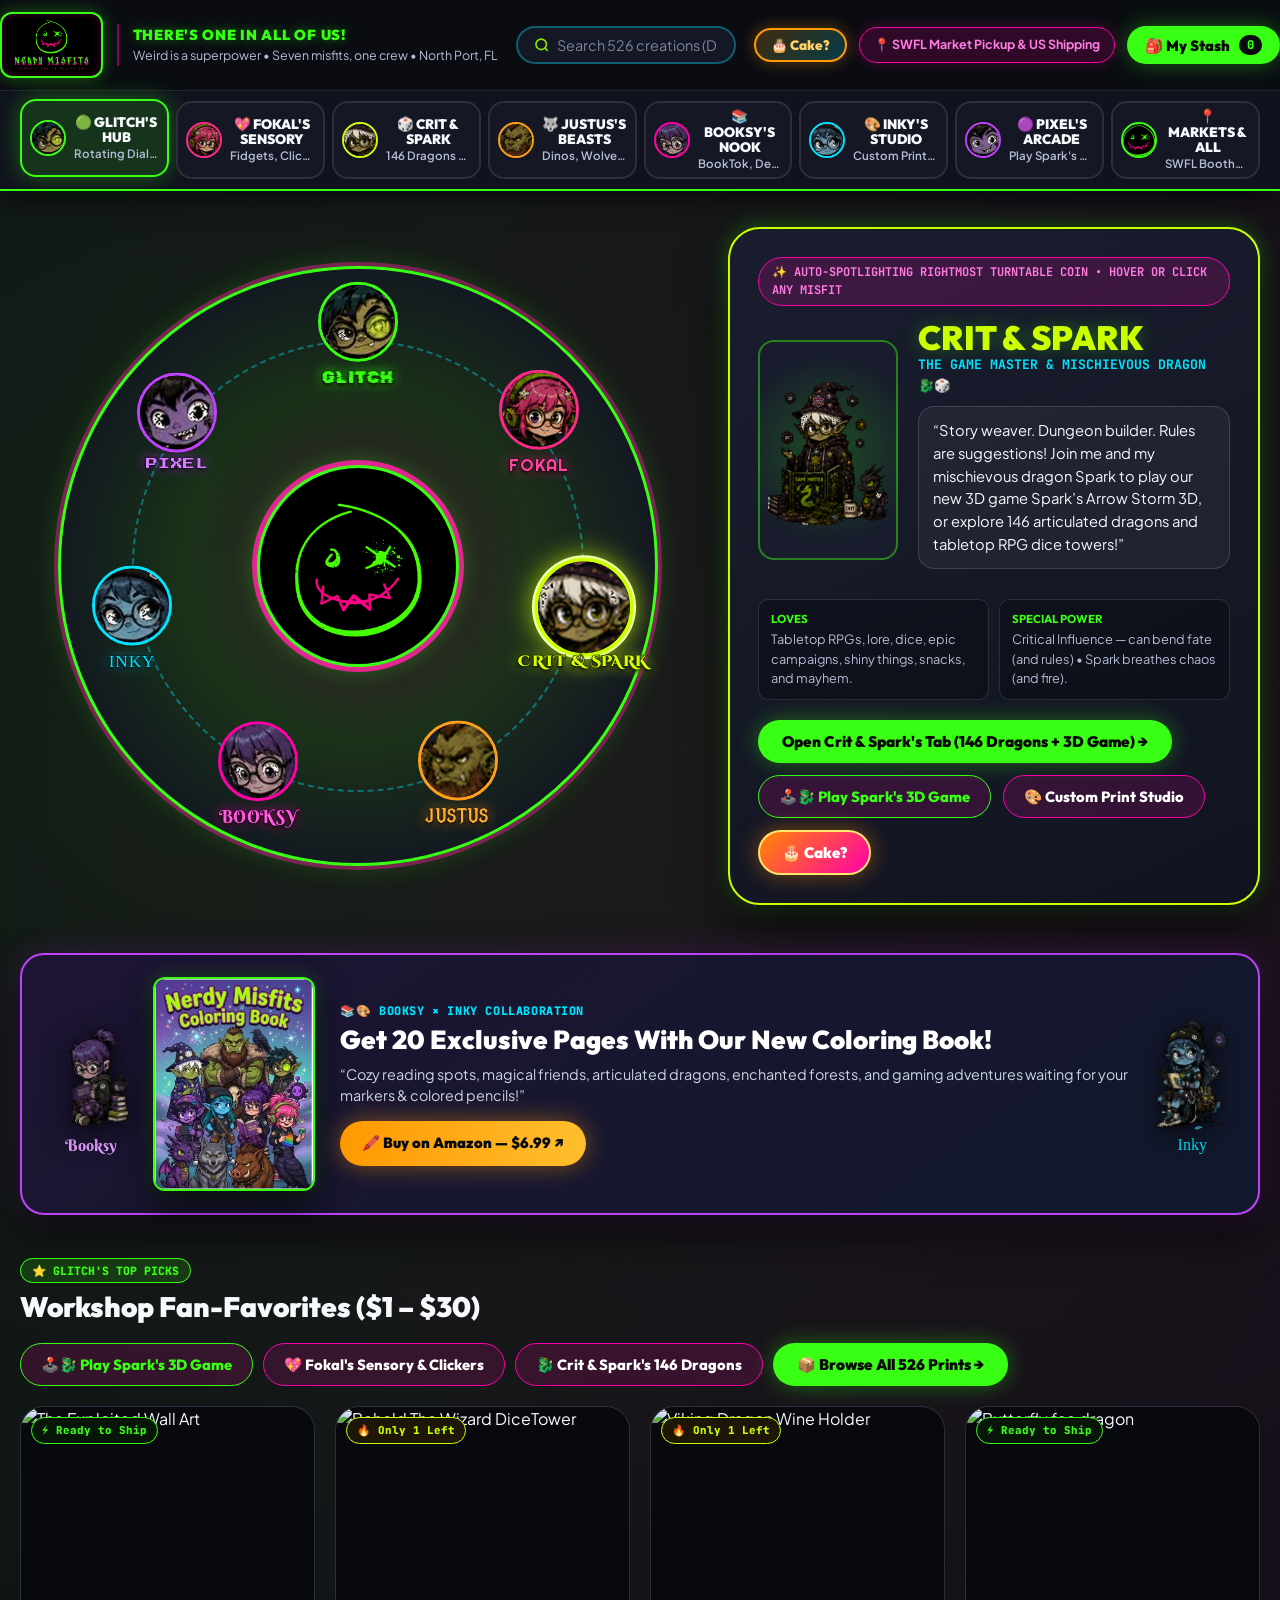
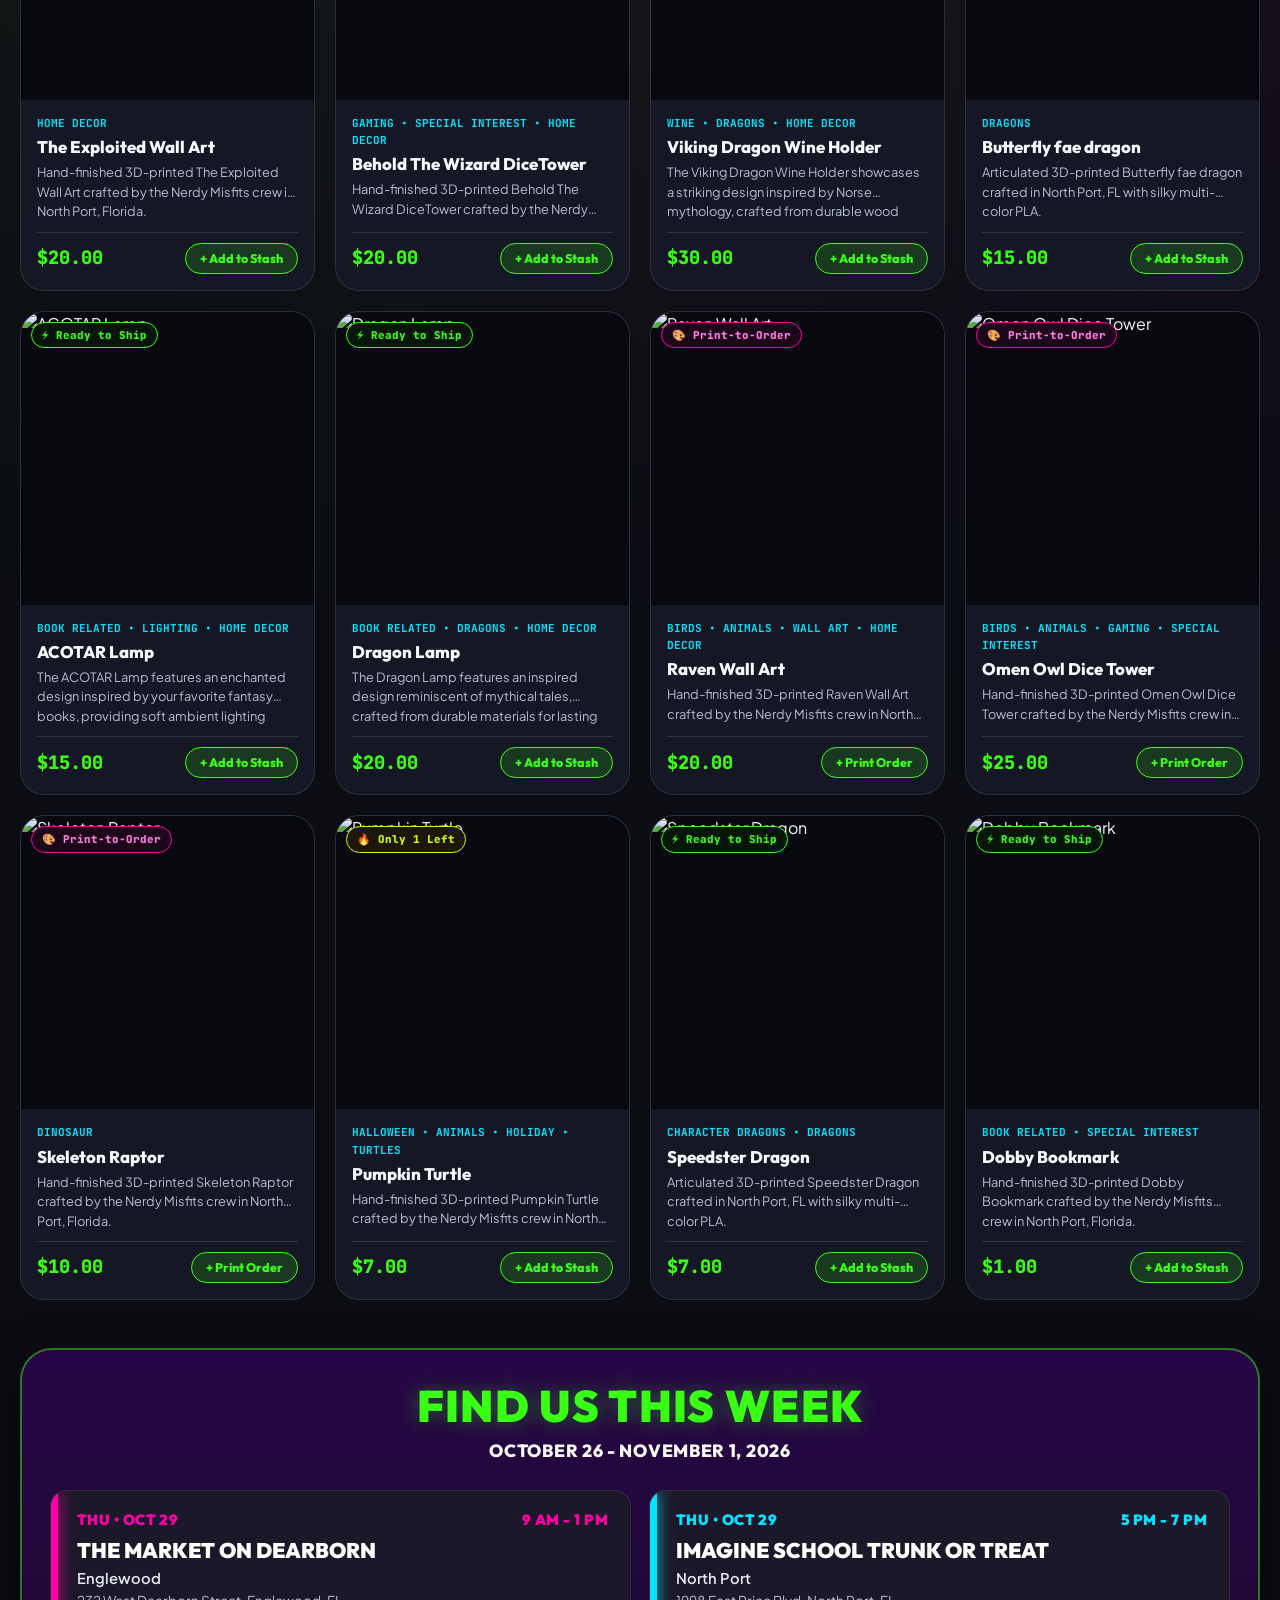
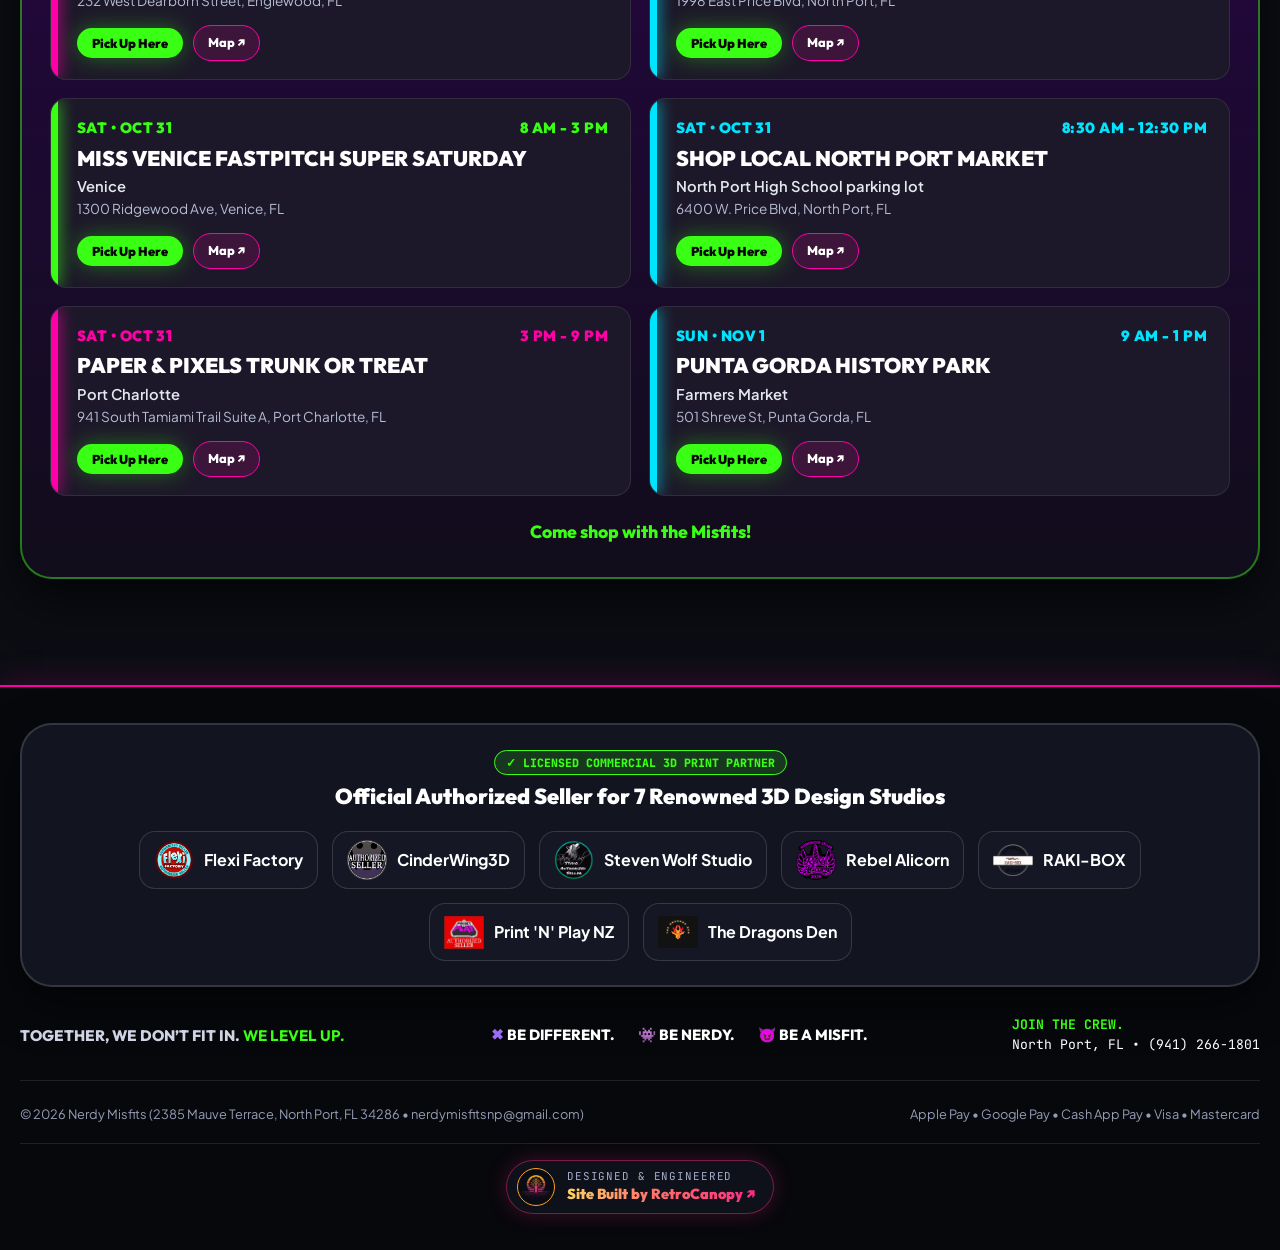
==== commit e84e5909: "Launch Spark's Arrow Storm 3D live in Pixel's Arcade, Crit & Spark's Tab, and Glitch's Hub" ====
--- a/index.html
+++ b/index.html
@@ -85,7 +85,7 @@
             <img src="assets/avatar_crit.png?v=3" alt="Crit" class="crew-tab-avatar" />
             <div class="crew-tab-text">
               <span class="crew-tab-who"><span class="tab-full-label">🎲 CRIT &amp; SPARK</span><span class="tab-short-label">CRIT</span></span>
-              <span class="crew-tab-what">146 Dragons &amp; RPG Dice</span>
+              <span class="crew-tab-what">146 Dragons &amp; 3D Game</span>
             </div>
           </button>
 
@@ -116,12 +116,12 @@
             </div>
           </button>
 
-          <!-- Tab 7: Pixel (Mini-Games Arcade Coming Soon!) -->
+          <!-- Tab 7: Pixel (Playable 3D Mini-Games Arcade!) -->
           <button type="button" class="crew-tab-btn" data-crew="pixel" onclick="switchCrewTab('pixel')">
             <img src="assets/avatar_pixel.png?v=3" alt="Pixel" class="crew-tab-avatar" />
             <div class="crew-tab-text">
               <span class="crew-tab-who"><span class="tab-full-label">🟣 PIXEL'S ARCADE</span><span class="tab-short-label">PIXEL</span></span>
-              <span class="crew-tab-what">Mini-Games (Coming Soon)</span>
+              <span class="crew-tab-what">Play Spark's 3D Game!</span>
             </div>
           </button>
 
@@ -274,6 +274,9 @@
           <div style="display:flex;gap:12px;flex-wrap:wrap;align-items:center;">
             <button id="spotActionBtn" class="btn-friendly-primary" onclick="switchCrewTab('fokal')">
               <span>Explore Fokal's Sensory Fidgets →</span>
+            </button>
+            <button class="btn-friendly-secondary" style="border-color:var(--neon-green);color:var(--neon-green);" onclick="switchCrewTab('pixel')">
+              <span>🕹️🐉 Play Spark's 3D Game</span>
             </button>
             <button class="btn-friendly-secondary" onclick="switchCrewTab('inky')">
               <span>🎨 Custom Print Studio</span>
@@ -331,6 +334,7 @@
             </h2>
           </div>
           <div style="display:flex;gap:10px;flex-wrap:wrap;">
+            <button class="btn-friendly-secondary" style="border-color:var(--neon-green);color:var(--neon-green);" onclick="switchCrewTab('pixel')">🕹️🐉 Play Spark's 3D Game</button>
             <button class="btn-friendly-secondary" onclick="switchCrewTab('fokal')">💖 Fokal's Sensory &amp; Clickers</button>
             <button class="btn-friendly-secondary" onclick="switchCrewTab('crit')">🐉 Crit &amp; Spark's 146 Dragons</button>
             <button class="btn-friendly-primary" onclick="switchCrewTab('markets')">📦 Browse All 526 Prints →</button>
@@ -509,6 +513,55 @@
         </div>
       </div>
 
+      <!-- Crit × Spark Official Playable 3D Mobile Game Spotlight (Shown in Crit & Spark's Tab!) -->
+      <div id="critSparkGameWrap" style="display:none;margin-bottom:28px;">
+        <div style="background:linear-gradient(145deg, #101824 0%, #090c14 65%, #121c10 100%);border:3px solid var(--neon-green);border-radius:var(--radius-xl);padding:26px 28px;box-shadow:0 20px 55px rgba(0,0,0,0.8), 0 0 34px rgba(57,255,20,0.28);">
+          <div style="display:flex;align-items:center;justify-content:space-between;flex-wrap:wrap;gap:20px;">
+            <div style="display:flex;align-items:center;gap:18px;flex-wrap:wrap;flex:1;min-width:260px;">
+              <img src="assets/crew_crit.png?v=3" alt="Crit &amp; Spark" style="height:105px;width:auto;object-fit:contain;filter:drop-shadow(0 8px 16px rgba(0,0,0,0.75));" />
+              <div style="flex:1;min-width:220px;">
+                <div style="display:flex;gap:8px;flex-wrap:wrap;margin-bottom:6px;">
+                  <span class="host-pill" style="background:var(--neon-green);color:#050805;border-color:#fff;">🐉🎲 CRIT &amp; SPARK OFFICIAL 3D GAME // LIVE NOW</span>
+                  <span class="host-pill" style="background:rgba(255,159,28,0.18);color:#fbbf24;border-color:#fbbf24;">🏁 LEVELS + 3D BOSSES + CHECKPOINTS</span>
+                </div>
+                <h2 style="font-family:var(--font-display);font-size:clamp(1.35rem, 2.4vw, 1.85rem);font-weight:900;color:#fff;margin-bottom:6px;">
+                  Play Spark’s Arrow Storm 3D — Roast Horned Archers, Bosses &amp; Evade Arrows!
+                </h2>
+                <p style="font-size:0.9rem;color:#cbd5e1;line-height:1.5;">
+                  Fly <strong>Spark the Mischievous Dragon</strong> across the molten lava castle bridge! Torch horned black-iron archers, juggernaut crossbows, scorpion ballistas, and end-of-level 3D Bosses while grabbing Nat-20 D20 power-ups!
+                </p>
+              </div>
+            </div>
+
+            <div style="display:flex;gap:10px;flex-wrap:wrap;align-items:center;">
+              <button type="button" class="btn-friendly-primary" id="btnToggleCritInlineGame" onclick="toggleCritInlineGame()">
+                <span>🕹️ Play Right Here in Crit’s Tab ▼</span>
+              </button>
+              <button type="button" class="btn-friendly-secondary" style="border-color:var(--pixel-purple);color:#e9d5ff;" onclick="switchCrewTab('pixel')">
+                <span>🟣 Open Pixel’s Arcade Tab →</span>
+              </button>
+              <a href="spark_game.html" target="_blank" rel="noopener" class="btn-friendly-secondary" style="text-decoration:none;border-color:var(--neon-cyan);color:var(--neon-cyan);">
+                <span>📱 Fullscreen Mobile ↗</span>
+              </a>
+            </div>
+          </div>
+
+          <!-- Expandable Inline 9:16 3D Game Stage inside Crit & Spark's Tab -->
+          <div id="critInlineGameDrawer" style="display:none;margin-top:22px;padding-top:22px;border-top:1px solid rgba(57,255,20,0.3);text-align:center;">
+            <div style="display:flex;justify-content:center;">
+              <iframe
+                id="critArcadeGameIframe"
+                src=""
+                data-src="spark_game.html"
+                title="Spark's Arrow Storm 3D — Crit & Spark Tab"
+                style="width:100%;max-width:440px;height:860px;border:none;border-radius:38px;box-shadow:0 20px 60px rgba(0,0,0,0.88);"
+                allow="fullscreen; autoplay"
+              ></iframe>
+            </div>
+          </div>
+        </div>
+      </div>
+
       <!-- Simple Friendly Filter Toolbar -->
       <div class="toolbar-row">
         <div id="gremlinResultsCount" style="font-weight:700;color:var(--ink-secondary);">
@@ -543,49 +596,78 @@
   </section>
 
   <!-- ====================================================================
-       PIXEL'S RETRO ARCADE & MINI-GAMES ARENA (COMING SOON BANNER!)
+       PIXEL'S RETRO ARCADE & MINI-GAMES ARENA (SPARK'S ARROW STORM 3D LIVE!)
        ==================================================================== -->
   <section id="view-pixel" class="tab-view-panel">
     <div class="container">
-      <!-- Neon Nerdy Misfits "Arcade Mini-Games Coming Soon" Hero Banner -->
-      <div class="pixel-arcade-hero-box" style="background:linear-gradient(145deg, #1b0b32 0%, #0e101c 65%, #160928 100%);border:3px solid var(--pixel-purple);border-radius:var(--radius-xl);padding:42px 36px;box-shadow:0 24px 60px rgba(0,0,0,0.75), 0 0 38px rgba(192,66,255,0.35);position:relative;overflow:hidden;margin-bottom:36px;">
-        <div class="pixel-arcade-hero-grid" style="display:grid;grid-template-columns:auto 1fr;gap:32px;align-items:center;">
+      <!-- Playable 3D Mobile Arcade Cabinet #01: SPARK'S ARROW STORM 3D (TOP & CENTER!) -->
+      <div id="sparkArcadeCabinetAnchor" style="background:linear-gradient(145deg, #101424 0%, #090b12 100%);border:3px solid var(--neon-green);border-radius:var(--radius-xl);padding:28px 24px;box-shadow:0 24px 60px rgba(0,0,0,0.8), 0 0 36px rgba(57,255,20,0.28);margin-bottom:36px;">
+        <div style="display:flex;justify-content:space-between;align-items:center;flex-wrap:wrap;gap:14px;margin-bottom:20px;">
+          <div>
+            <div style="display:flex;gap:8px;flex-wrap:wrap;margin-bottom:6px;">
+              <span class="host-pill" style="background:var(--neon-green);color:#050805;">🐉 CABINET #01 // NOW LIVE &amp; PLAYABLE</span>
+              <span class="host-pill" style="background:rgba(192,66,255,0.2);color:#e9d5ff;border-color:var(--pixel-purple);">🟣 PIXEL × CRIT &amp; SPARK 3D ARCADE</span>
+              <span class="host-pill" style="background:rgba(255,159,28,0.18);color:#fbbf24;border-color:#fbbf24;">🏁 LEVELS + 3D BOSSES + CHECKPOINTS</span>
+            </div>
+            <h1 style="font-family:var(--font-display);font-size:clamp(1.6rem, 3vw, 2.2rem);font-weight:900;margin-top:4px;color:#fff;">
+              Spark’s Arrow Storm 3D — Spit Fire, Roast Bosses &amp; Evade Arrows!
+            </h1>
+            <p style="font-size:0.94rem;color:#cbd5e1;margin-top:4px;max-width:760px;">
+              Touch/drag or move your mouse to fly <strong>Spark the Mischievous Dragon</strong> across the castle bridge! Roast horned black-iron archers, juggernaut crossbows, scorpion ballistas, and end-of-level 3D Bosses to unlock Checkpoints. <strong>One arrow hit = GAME OVER!</strong>
+            </p>
+          </div>
+          <div style="display:flex;gap:10px;flex-wrap:wrap;">
+            <a href="spark_game.html" target="_blank" rel="noopener" class="btn-friendly-primary" style="text-decoration:none;">
+              <span>📱 Launch Fullscreen Mobile View ↗</span>
+            </a>
+            <button type="button" class="btn-friendly-secondary" onclick="switchCrewTab('crit')">
+              <span>🐉 Shop Crit &amp; Spark’s 146 Dragons →</span>
+            </button>
+          </div>
+        </div>
+
+        <div style="display:flex;justify-content:center;">
+          <iframe
+            id="pixelArcadeGameIframe"
+            src="spark_game.html"
+            title="Spark's Arrow Storm 3D"
+            style="width:100%;max-width:440px;height:860px;border:none;border-radius:38px;box-shadow:0 20px 60px rgba(0,0,0,0.85);"
+            allow="fullscreen; autoplay"
+          ></iframe>
+        </div>
+      </div>
+
+      <!-- Neon Nerdy Misfits Pixel & 8-Bit Arcade Host Banner -->
+      <div class="pixel-arcade-hero-box" style="background:linear-gradient(145deg, #1b0b32 0%, #0e101c 65%, #160928 100%);border:3px solid var(--pixel-purple);border-radius:var(--radius-xl);padding:34px 32px;box-shadow:0 24px 60px rgba(0,0,0,0.75), 0 0 38px rgba(192,66,255,0.35);position:relative;overflow:hidden;margin-bottom:36px;">
+        <div class="pixel-arcade-hero-grid" style="display:grid;grid-template-columns:auto 1fr;gap:28px;align-items:center;">
           <!-- Pixel & 8-Bit Sprite -->
-          <div style="background:radial-gradient(circle, rgba(192,66,255,0.32) 0%, #131626 75%);border:2.5px solid var(--pixel-purple);border-radius:22px;padding:18px;text-align:center;box-shadow:0 0 28px rgba(192,66,255,0.4);">
-            <img src="assets/crew_pixel.png?v=3" alt="Pixel — The Game Goblin &amp; 8-Bit" style="height:240px;width:auto;object-fit:contain;margin:0 auto;filter:drop-shadow(0 8px 18px rgba(0,0,0,0.7));" />
-            <div style="margin-top:10px;font-family:var(--font-mono);font-size:0.75rem;color:var(--neon-green);font-weight:800;">
-              👾 PIXEL &amp; 8-BIT // PLAYER 1 READY
-            </div>
-          </div>
-
-          <!-- Coming Soon Marquee & Copy -->
+          <div style="background:radial-gradient(circle, rgba(192,66,255,0.32) 0%, #131626 75%);border:2.5px solid var(--pixel-purple);border-radius:22px;padding:16px;text-align:center;box-shadow:0 0 28px rgba(192,66,255,0.4);">
+            <img src="assets/crew_pixel.png?v=3" alt="Pixel — The Game Goblin &amp; 8-Bit" style="height:200px;width:auto;object-fit:contain;margin:0 auto;filter:drop-shadow(0 8px 18px rgba(0,0,0,0.7));" />
+            <div style="margin-top:8px;font-family:var(--font-mono);font-size:0.74rem;color:var(--neon-green);font-weight:800;">
+              👾 PIXEL &amp; 8-BIT // ARCADE HOSTS
+            </div>
+          </div>
+
+          <!-- Arcade Marquee & Copy -->
           <div>
-            <div style="display:flex;gap:10px;flex-wrap:wrap;margin-bottom:12px;">
+            <div style="display:flex;gap:10px;flex-wrap:wrap;margin-bottom:10px;">
               <span class="host-pill" style="background:var(--pixel-purple);color:#fff;border-color:#fff;">🟣 PIXEL • THE GAME GOBLIN</span>
-              <span class="host-pill" style="background:rgba(57,255,20,0.16);color:var(--neon-green);border-color:var(--neon-green);">🕹️ INSERT COIN // LEVELING UP</span>
-            </div>
-
-            <div style="font-family:var(--font-mono);font-size:0.9rem;color:var(--neon-pink);font-weight:800;letter-spacing:0.12em;text-transform:uppercase;margin-bottom:6px;">
-              ★ NERDY MISFITS ARCADE ZONE — COMING SOON ★
-            </div>
-
-            <h1 style="font-family:var(--font-display);font-size:clamp(2rem, 3.8vw, 3.1rem);font-weight:900;line-height:1.08;color:#ffffff;text-shadow:0 0 24px rgba(192,66,255,0.55);margin-bottom:14px;">
-              Pixel’s Playable Mini-Games Are Loading Into the System…
-            </h1>
-
-            <p style="font-size:1.02rem;color:#d5daf0;max-width:680px;line-height:1.6;margin-bottom:20px;">
-              “Speedrunner. High-score chaser. Chaos enjoyer! Me and <strong>8-Bit</strong> are wiring up custom playable <strong>Nerdy Misfits Arcade Mini-Games</strong> right here on this tab—where you’ll be able to chase high scores, battle dungeon bosses, and win workshop loot!”
+              <span class="host-pill" style="background:rgba(57,255,20,0.16);color:var(--neon-green);border-color:var(--neon-green);">🕹️ CABINET #01 LIVE NOW!</span>
+            </div>
+
+            <h2 style="font-family:var(--font-display);font-size:clamp(1.6rem, 3vw, 2.4rem);font-weight:900;line-height:1.12;color:#ffffff;text-shadow:0 0 24px rgba(192,66,255,0.55);margin-bottom:12px;">
+              Welcome to Pixel &amp; 8-Bit’s Nerdy Misfits Arcade Zone!
+            </h2>
+
+            <p style="font-size:0.98rem;color:#d5daf0;max-width:680px;line-height:1.6;margin-bottom:18px;">
+              “Speedrunner. High-score chaser. Chaos enjoyer! <strong>Spark’s Arrow Storm 3D</strong> is officially live above—reach the highest Checkpoint Level you can, roast every Level Boss, and check out our next upcoming Misfit mini-game cabinets below!”
             </p>
 
-            <!-- Loading Progress Bar -->
-            <div style="max-width:520px;background:#0a0c14;border:2px solid var(--neon-green);border-radius:99px;padding:5px;margin-bottom:24px;box-shadow:0 0 18px rgba(57,255,20,0.28);">
-              <div style="width:78%;background:linear-gradient(90deg, var(--neon-green), var(--neon-cyan), var(--pixel-purple));color:#050805;font-family:var(--font-mono);font-size:0.74rem;font-weight:900;padding:4px 14px;border-radius:99px;text-align:right;">
-                ARCADE BUILD: 78% LOADED...
-              </div>
-            </div>
-
             <div style="display:flex;gap:12px;flex-wrap:wrap;">
-              <button type="button" class="btn-friendly-primary" onclick="switchCrewTab('fokal')">
+              <button type="button" class="btn-friendly-primary" onclick="document.getElementById('sparkArcadeCabinetAnchor').scrollIntoView({behavior:'smooth'})">
+                <span>🐉 Play Spark’s Arrow Storm 3D ↑</span>
+              </button>
+              <button type="button" class="btn-friendly-secondary" onclick="switchCrewTab('fokal')">
                 <span>💖 Shop Fokal’s Sensory Fidgets &amp; Clickers →</span>
               </button>
               <button type="button" class="btn-friendly-secondary" onclick="switchCrewTab('crit')">
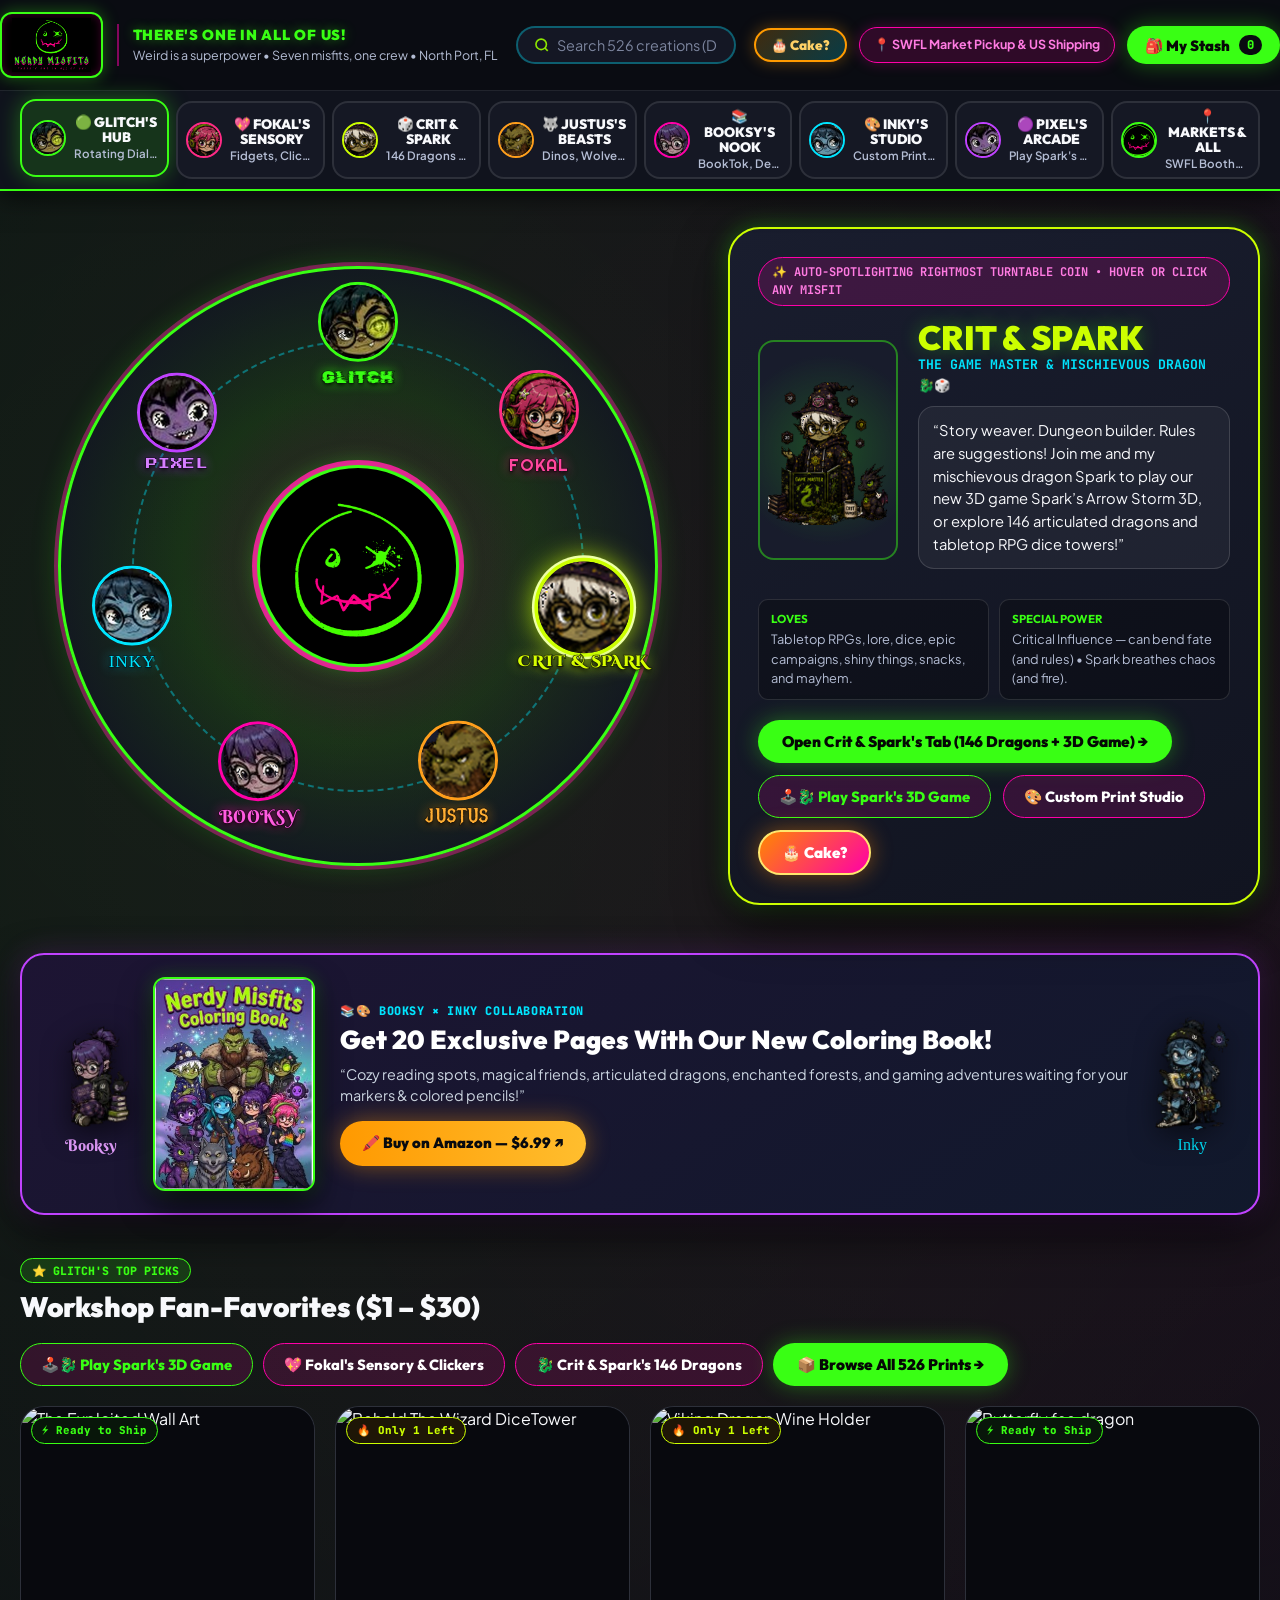
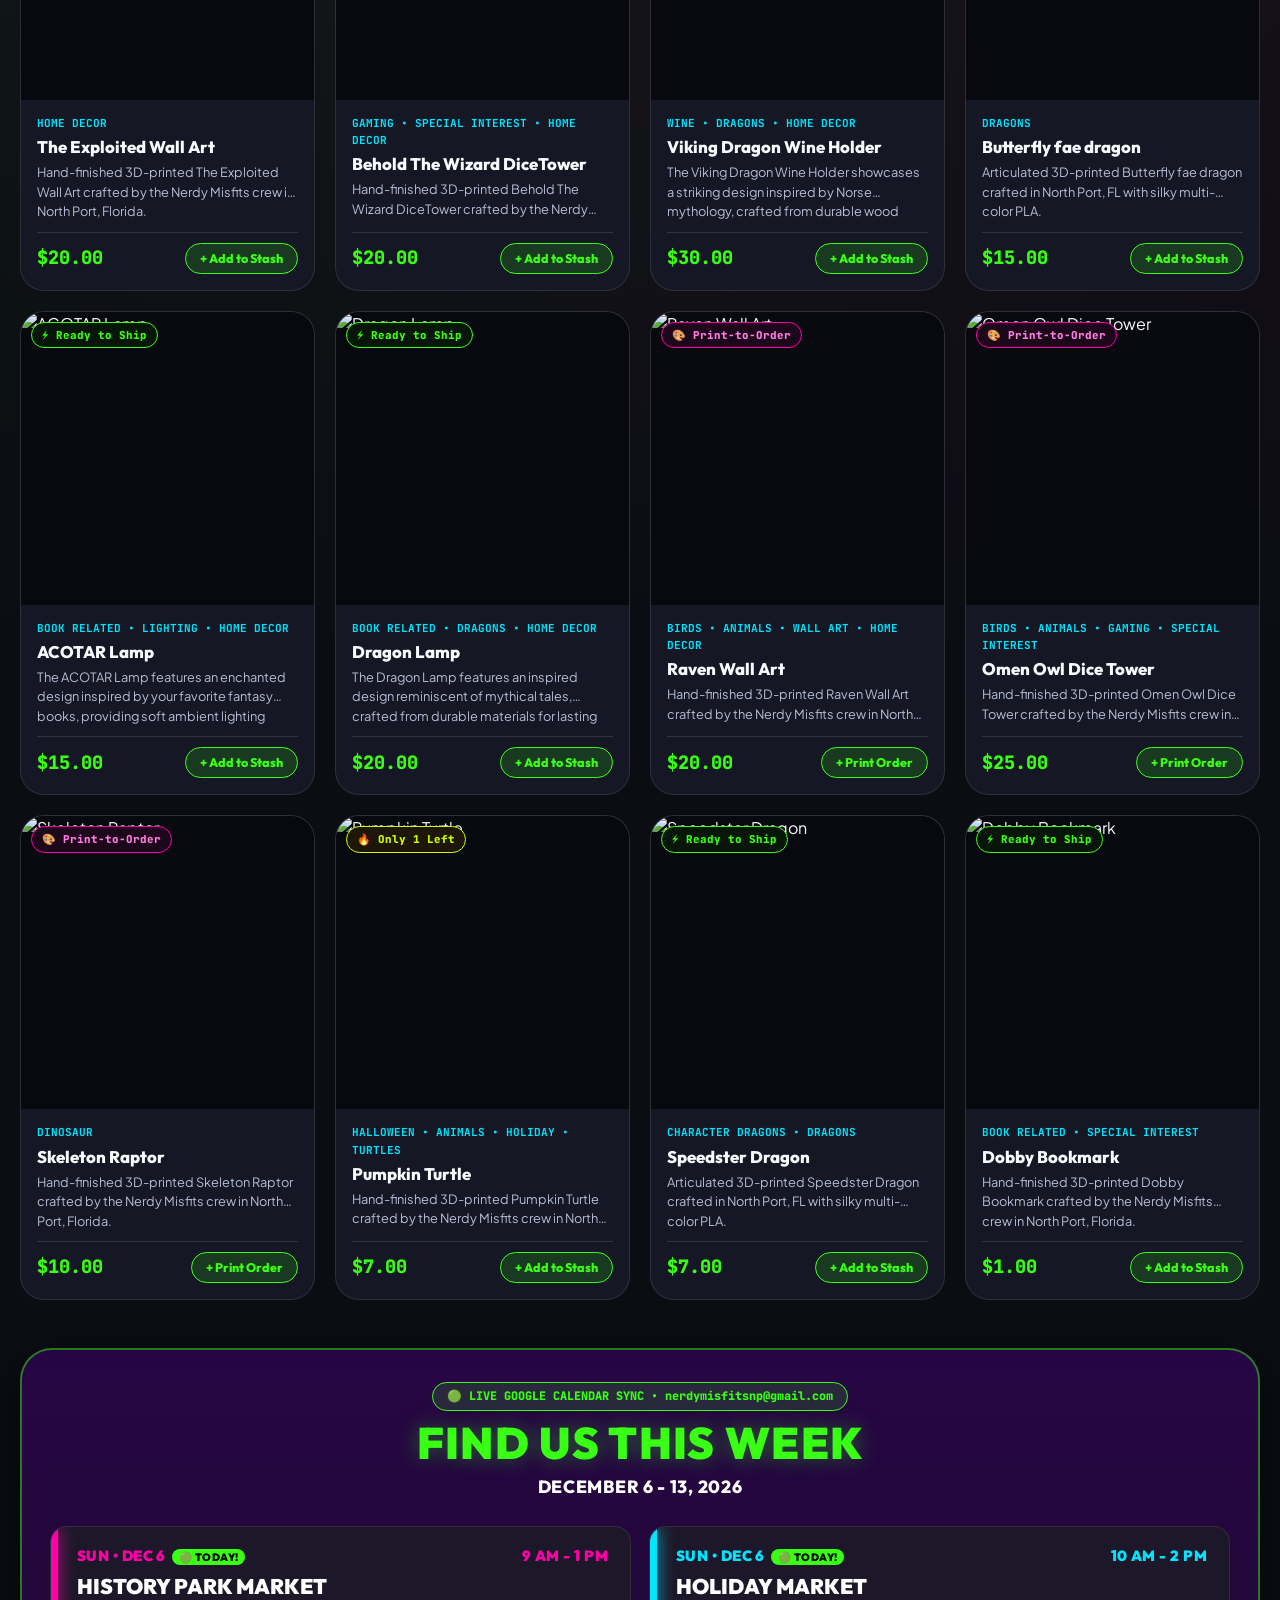
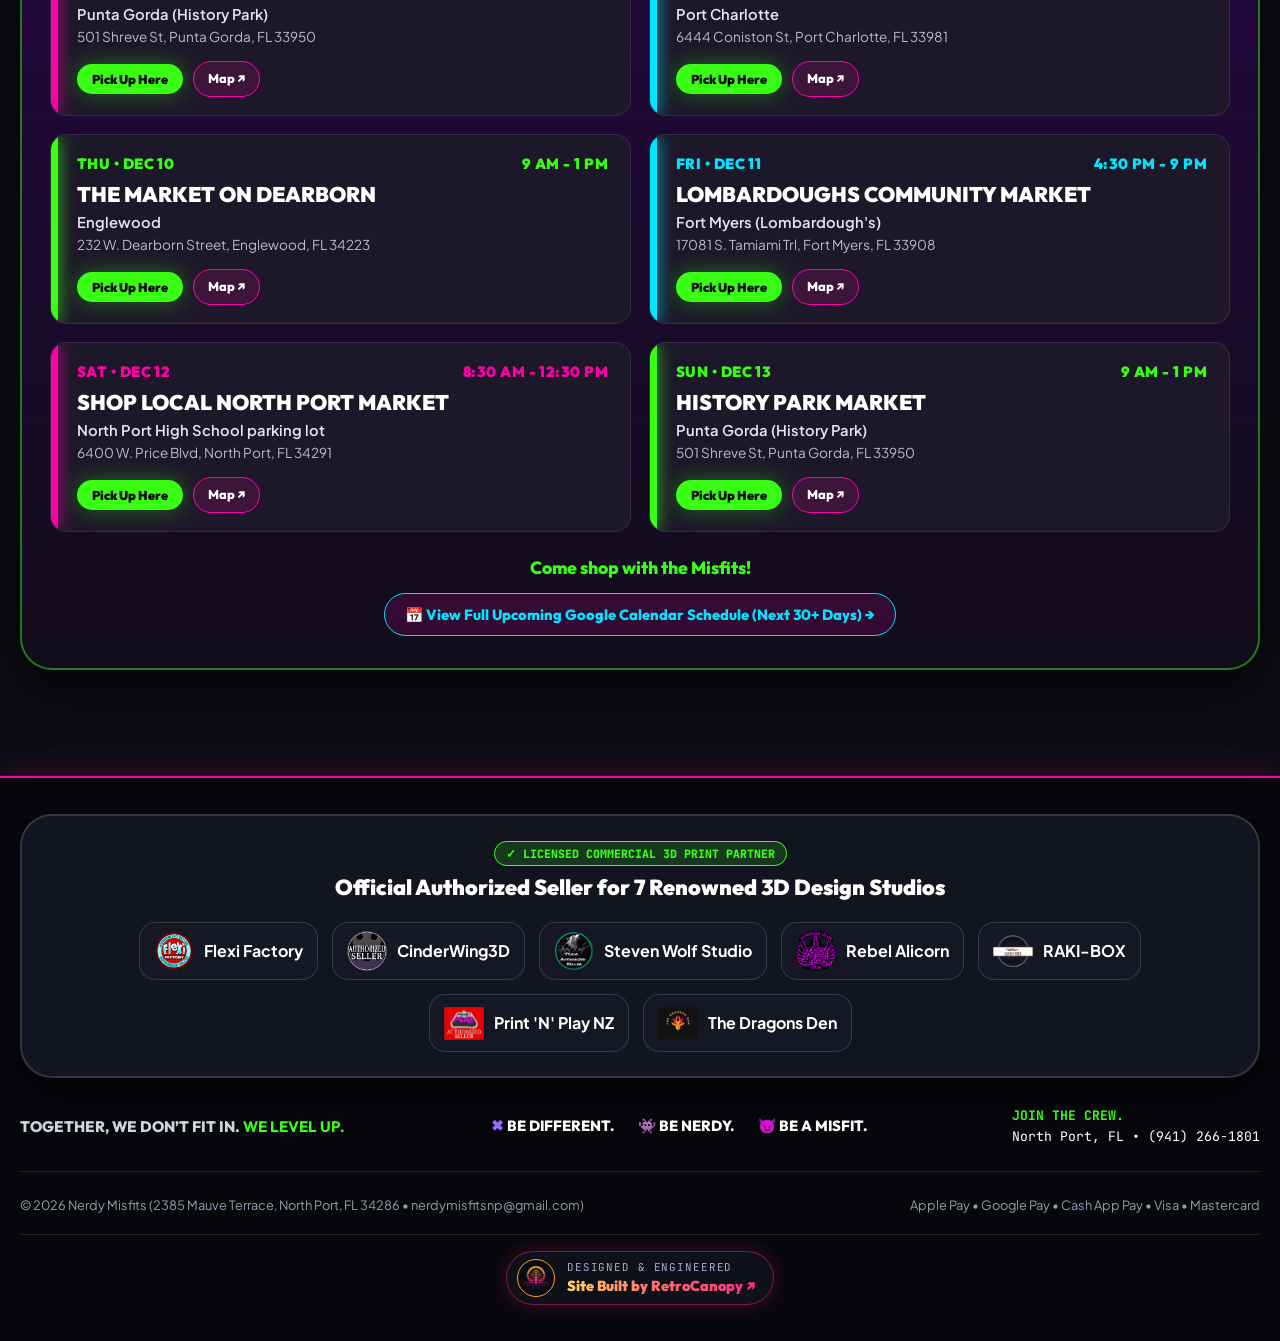
==== commit a56fabf7: "Add real-time Google Calendar schedule & booth pickup sync from nerdymisfitsnp@gmail.com" ====
--- a/index.html
+++ b/index.html
@@ -344,119 +344,127 @@
         <div id="glitchFeaturedGrid" class="product-grid"></div>
       </section>
 
-      <!-- FIND US THIS WEEK SCHEDULE ON HOME SCREEN -->
+      <!-- FIND US THIS WEEK SCHEDULE ON HOME SCREEN (REAL-TIME GOOGLE CALENDAR: nerdymisfitsnp@gmail.com) -->
       <section class="schedule-banner-box" style="margin-top:48px;">
         <div class="schedule-header-center">
+          <div style="display:inline-flex;align-items:center;gap:8px;background:rgba(57,255,20,0.14);border:1.5px solid var(--neon-green);border-radius:99px;padding:4px 14px;font-family:var(--font-mono);font-size:0.74rem;font-weight:800;color:var(--neon-green);margin-bottom:8px;">
+            <span>🟢 LIVE GOOGLE CALENDAR SYNC • nerdymisfitsnp@gmail.com</span>
+          </div>
           <div class="schedule-headline">FIND US THIS WEEK</div>
-          <div class="schedule-date-range">OCTOBER 26 - NOVEMBER 1, 2026</div>
-        </div>
-
-        <div class="markets-grid">
-          <!-- Event 1: Thu Oct 29 Morning -->
+          <div class="schedule-date-range" id="homeScheduleDateRange">NOVEMBER 19 - NOVEMBER 28, 2026</div>
+        </div>
+
+        <div class="markets-grid" id="homeMarketsGrid">
+          <!-- Event 1: Thu Nov 19 Morning -->
           <div class="schedule-event-card neon-pink">
             <div>
               <div class="schedule-top-meta">
-                <span>THU • OCT 29</span>
+                <span>THU • NOV 19</span>
                 <span>9 AM - 1 PM</span>
               </div>
               <h3 class="schedule-event-title">THE MARKET ON DEARBORN</h3>
               <div class="schedule-event-city">Englewood</div>
-              <div class="schedule-event-addr">232 West Dearborn Street, Englewood, FL</div>
+              <div class="schedule-event-addr">232 W. Dearborn Street, Englewood, FL 34223</div>
             </div>
             <div class="schedule-event-actions">
-              <button class="btn-friendly-primary" style="padding:7px 15px;font-size:0.8rem;" onclick="setPickup('Thu Oct 29: The Market on Dearborn (Englewood)')">Pick Up Here</button>
-              <a href="https://maps.google.com/?q=232+West+Dearborn+Street+Englewood+FL" target="_blank" rel="noopener" class="btn-friendly-secondary" style="padding:7px 14px;font-size:0.8rem;">Map ↗</a>
-            </div>
-          </div>
-
-          <!-- Event 2: Thu Oct 29 Evening -->
+              <button class="btn-friendly-primary" style="padding:7px 15px;font-size:0.8rem;" onclick="setPickup('Thu Nov 19: The Market on Dearborn (Englewood)')">Pick Up Here</button>
+              <a href="https://maps.google.com/?q=232+W.+Dearborn+Street,+Englewood,+FL+34223" target="_blank" rel="noopener" class="btn-friendly-secondary" style="padding:7px 14px;font-size:0.8rem;">Map ↗</a>
+            </div>
+          </div>
+
+          <!-- Event 2: Thu Nov 19 Evening -->
           <div class="schedule-event-card neon-cyan">
             <div>
               <div class="schedule-top-meta">
-                <span>THU • OCT 29</span>
-                <span>5 PM - 7 PM</span>
-              </div>
-              <h3 class="schedule-event-title">IMAGINE SCHOOL TRUNK OR TREAT</h3>
-              <div class="schedule-event-city">North Port</div>
-              <div class="schedule-event-addr">1998 East Price Blvd, North Port, FL</div>
+                <span>THU • NOV 19</span>
+                <span>5:30 PM - 9:30 PM</span>
+              </div>
+              <h3 class="schedule-event-title">MOONLIGHT MARKET AT THE MARINA</h3>
+              <div class="schedule-event-city">Punta Gorda (Laishley Park Marina)</div>
+              <div class="schedule-event-addr">Laishley Park, Punta Gorda, FL 33950</div>
             </div>
             <div class="schedule-event-actions">
-              <button class="btn-friendly-primary" style="padding:7px 15px;font-size:0.8rem;" onclick="setPickup('Thu Oct 29: Imagine School Trunk or Treat (North Port)')">Pick Up Here</button>
-              <a href="https://maps.google.com/?q=1998+East+Price+Blvd+North+Port+FL" target="_blank" rel="noopener" class="btn-friendly-secondary" style="padding:7px 14px;font-size:0.8rem;">Map ↗</a>
-            </div>
-          </div>
-
-          <!-- Event 3: Sat Oct 31 Venice -->
+              <button class="btn-friendly-primary" style="padding:7px 15px;font-size:0.8rem;" onclick="setPickup('Thu Nov 19: Moonlight Market at the Marina (Punta Gorda)')">Pick Up Here</button>
+              <a href="https://maps.google.com/?q=Laishley+Park,+Punta+Gorda,+FL+33950" target="_blank" rel="noopener" class="btn-friendly-secondary" style="padding:7px 14px;font-size:0.8rem;">Map ↗</a>
+            </div>
+          </div>
+
+          <!-- Event 3: Fri Nov 20 -->
           <div class="schedule-event-card neon-green">
             <div>
               <div class="schedule-top-meta">
-                <span>SAT • OCT 31</span>
-                <span>8 AM - 3 PM</span>
-              </div>
-              <h3 class="schedule-event-title">MISS VENICE FASTPITCH SUPER SATURDAY</h3>
-              <div class="schedule-event-city">Venice</div>
-              <div class="schedule-event-addr">1300 Ridgewood Ave, Venice, FL</div>
+                <span>FRI • NOV 20</span>
+                <span>4 PM - 7 PM</span>
+              </div>
+              <h3 class="schedule-event-title">DERBY DAYS MARKET</h3>
+              <div class="schedule-event-city">North Port (Jockey Club)</div>
+              <div class="schedule-event-addr">3050 Pan American Blvd, North Port, FL 34287</div>
             </div>
             <div class="schedule-event-actions">
-              <button class="btn-friendly-primary" style="padding:7px 15px;font-size:0.8rem;" onclick="setPickup('Sat Oct 31: Miss Venice Fastpitch (Venice)')">Pick Up Here</button>
-              <a href="https://maps.google.com/?q=1300+Ridgewood+Ave+Venice+FL" target="_blank" rel="noopener" class="btn-friendly-secondary" style="padding:7px 14px;font-size:0.8rem;">Map ↗</a>
-            </div>
-          </div>
-
-          <!-- Event 4: Sat Oct 31 North Port -->
+              <button class="btn-friendly-primary" style="padding:7px 15px;font-size:0.8rem;" onclick="setPickup('Fri Nov 20: Derby Days Market (North Port)')">Pick Up Here</button>
+              <a href="https://maps.google.com/?q=3050+Pan+American+Blvd,+North+Port,+FL+34287" target="_blank" rel="noopener" class="btn-friendly-secondary" style="padding:7px 14px;font-size:0.8rem;">Map ↗</a>
+            </div>
+          </div>
+
+          <!-- Event 4: Sat Nov 21 -->
           <div class="schedule-event-card neon-cyan">
             <div>
               <div class="schedule-top-meta">
-                <span>SAT • OCT 31</span>
+                <span>SAT • NOV 21</span>
                 <span>8:30 AM - 12:30 PM</span>
               </div>
               <h3 class="schedule-event-title">SHOP LOCAL NORTH PORT MARKET</h3>
               <div class="schedule-event-city">North Port High School parking lot</div>
-              <div class="schedule-event-addr">6400 W. Price Blvd, North Port, FL</div>
+              <div class="schedule-event-addr">6400 W. Price Blvd, North Port, FL 34291</div>
             </div>
             <div class="schedule-event-actions">
-              <button class="btn-friendly-primary" style="padding:7px 15px;font-size:0.8rem;" onclick="setPickup('Sat Oct 31: Shop Local North Port Market (@ NPHS)')">Pick Up Here</button>
-              <a href="https://maps.google.com/?q=6400+W+Price+Blvd+North+Port+FL" target="_blank" rel="noopener" class="btn-friendly-secondary" style="padding:7px 14px;font-size:0.8rem;">Map ↗</a>
-            </div>
-          </div>
-
-          <!-- Event 5: Sat Oct 31 Port Charlotte -->
+              <button class="btn-friendly-primary" style="padding:7px 15px;font-size:0.8rem;" onclick="setPickup('Sat Nov 21: Shop Local North Port Market (North Port)')">Pick Up Here</button>
+              <a href="https://maps.google.com/?q=6400+W.+Price+Blvd,+North+Port,+FL+34291" target="_blank" rel="noopener" class="btn-friendly-secondary" style="padding:7px 14px;font-size:0.8rem;">Map ↗</a>
+            </div>
+          </div>
+
+          <!-- Event 5: Sun Nov 22 -->
           <div class="schedule-event-card neon-pink">
             <div>
               <div class="schedule-top-meta">
-                <span>SAT • OCT 31</span>
-                <span>3 PM - 9 PM</span>
-              </div>
-              <h3 class="schedule-event-title">PAPER &amp; PIXELS TRUNK OR TREAT</h3>
-              <div class="schedule-event-city">Port Charlotte</div>
-              <div class="schedule-event-addr">941 South Tamiami Trail Suite A, Port Charlotte, FL</div>
+                <span>SUN • NOV 22</span>
+                <span>9 AM - 1 PM</span>
+              </div>
+              <h3 class="schedule-event-title">HISTORY PARK MARKET</h3>
+              <div class="schedule-event-city">Punta Gorda (History Park)</div>
+              <div class="schedule-event-addr">501 Shreve St, Punta Gorda, FL 33950</div>
             </div>
             <div class="schedule-event-actions">
-              <button class="btn-friendly-primary" style="padding:7px 15px;font-size:0.8rem;" onclick="setPickup('Sat Oct 31: Paper & Pixels Trunk or Treat (Port Charlotte)')">Pick Up Here</button>
-              <a href="https://maps.google.com/?q=941+South+Tamiami+Trail+Suite+A+Port+Charlotte+FL" target="_blank" rel="noopener" class="btn-friendly-secondary" style="padding:7px 14px;font-size:0.8rem;">Map ↗</a>
-            </div>
-          </div>
-
-          <!-- Event 6: Sun Nov 1 Punta Gorda -->
-          <div class="schedule-event-card neon-cyan">
+              <button class="btn-friendly-primary" style="padding:7px 15px;font-size:0.8rem;" onclick="setPickup('Sun Nov 22: History Park Market (Punta Gorda)')">Pick Up Here</button>
+              <a href="https://maps.google.com/?q=501+Shreve+St,+Punta+Gorda,+FL+33950" target="_blank" rel="noopener" class="btn-friendly-secondary" style="padding:7px 14px;font-size:0.8rem;">Map ↗</a>
+            </div>
+          </div>
+
+          <!-- Event 6: Sat Nov 28 -->
+          <div class="schedule-event-card neon-green">
             <div>
               <div class="schedule-top-meta">
-                <span>SUN • NOV 1</span>
-                <span>9 AM - 1 PM</span>
-              </div>
-              <h3 class="schedule-event-title">PUNTA GORDA HISTORY PARK</h3>
-              <div class="schedule-event-city">Farmers Market</div>
-              <div class="schedule-event-addr">501 Shreve St, Punta Gorda, FL</div>
+                <span>SAT • NOV 28</span>
+                <span>8:30 AM - 12:30 PM</span>
+              </div>
+              <h3 class="schedule-event-title">SHOP LOCAL NORTH PORT MARKET</h3>
+              <div class="schedule-event-city">North Port High School parking lot</div>
+              <div class="schedule-event-addr">6400 W. Price Blvd, North Port, FL 34291</div>
             </div>
             <div class="schedule-event-actions">
-              <button class="btn-friendly-primary" style="padding:7px 15px;font-size:0.8rem;" onclick="setPickup('Sun Nov 1: Punta Gorda History Park Farmers Market')">Pick Up Here</button>
-              <a href="https://maps.google.com/?q=501+Shreve+St+Punta+Gorda+FL" target="_blank" rel="noopener" class="btn-friendly-secondary" style="padding:7px 14px;font-size:0.8rem;">Map ↗</a>
-            </div>
-          </div>
-        </div>
-
-        <div style="text-align:center;margin-top:22px;font-family:var(--font-display);font-weight:800;font-size:1.1rem;color:var(--neon-green);">
-          Come shop with the Misfits!
+              <button class="btn-friendly-primary" style="padding:7px 15px;font-size:0.8rem;" onclick="setPickup('Sat Nov 28: Shop Local North Port Market (North Port)')">Pick Up Here</button>
+              <a href="https://maps.google.com/?q=6400+W.+Price+Blvd,+North+Port,+FL+34291" target="_blank" rel="noopener" class="btn-friendly-secondary" style="padding:7px 14px;font-size:0.8rem;">Map ↗</a>
+            </div>
+          </div>
+        </div>
+
+        <div style="text-align:center;margin-top:22px;display:flex;flex-direction:column;align-items:center;gap:12px;">
+          <div style="font-family:var(--font-display);font-weight:800;font-size:1.1rem;color:var(--neon-green);">
+            Come shop with the Misfits!
+          </div>
+          <button type="button" class="btn-friendly-secondary" style="border-color:var(--neon-cyan);color:var(--neon-cyan);" onclick="switchCrewTab('markets')">
+            <span>📅 View Full Upcoming Google Calendar Schedule (Next 30+ Days) →</span>
+          </button>
         </div>
       </section>
 
@@ -541,12 +549,12 @@
                 <span>🟣 Open Pixel’s Arcade Tab →</span>
               </button>
               <a href="spark_game.html" target="_blank" rel="noopener" class="btn-friendly-secondary" style="text-decoration:none;border-color:var(--neon-cyan);color:var(--neon-cyan);">
-                <span>📱 Fullscreen Mobile ↗</span>
+                <span>🖥️📱 Fullscreen Mode (PC &amp; Phone) ↗</span>
               </a>
             </div>
           </div>
 
-          <!-- Expandable Inline 9:16 3D Game Stage inside Crit & Spark's Tab -->
+          <!-- Expandable Inline 3D Game Stage inside Crit & Spark's Tab -->
           <div id="critInlineGameDrawer" style="display:none;margin-top:22px;padding-top:22px;border-top:1px solid rgba(57,255,20,0.3);text-align:center;">
             <div style="display:flex;justify-content:center;">
               <iframe
@@ -554,7 +562,7 @@
                 src=""
                 data-src="spark_game.html"
                 title="Spark's Arrow Storm 3D — Crit & Spark Tab"
-                style="width:100%;max-width:440px;height:860px;border:none;border-radius:38px;box-shadow:0 20px 60px rgba(0,0,0,0.88);"
+                style="width:100%;max-width:1220px;height:min(86vh, 880px);min-height:700px;border:none;border-radius:26px;box-shadow:0 20px 60px rgba(0,0,0,0.88);"
                 allow="fullscreen; autoplay"
               ></iframe>
             </div>
@@ -618,7 +626,7 @@
           </div>
           <div style="display:flex;gap:10px;flex-wrap:wrap;">
             <a href="spark_game.html" target="_blank" rel="noopener" class="btn-friendly-primary" style="text-decoration:none;">
-              <span>📱 Launch Fullscreen Mobile View ↗</span>
+              <span>🖥️📱 Launch Fullscreen (PC &amp; Mobile) ↗</span>
             </a>
             <button type="button" class="btn-friendly-secondary" onclick="switchCrewTab('crit')">
               <span>🐉 Shop Crit &amp; Spark’s 146 Dragons →</span>
@@ -631,7 +639,7 @@
             id="pixelArcadeGameIframe"
             src="spark_game.html"
             title="Spark's Arrow Storm 3D"
-            style="width:100%;max-width:440px;height:860px;border:none;border-radius:38px;box-shadow:0 20px 60px rgba(0,0,0,0.85);"
+            style="width:100%;max-width:1220px;height:min(86vh, 880px);min-height:700px;border:none;border-radius:26px;box-shadow:0 20px 60px rgba(0,0,0,0.85);"
             allow="fullscreen; autoplay"
           ></iframe>
         </div>
@@ -1175,117 +1183,34 @@
        ==================================================================== -->
   <section id="view-markets" class="tab-view-panel">
     <div class="container">
-      <!-- SWFL Weekly Schedule Banner (Matching Uploaded Graphic) -->
+      <!-- SWFL Weekly & Monthly Live Google Calendar Schedule Banner (nerdymisfitsnp@gmail.com) -->
       <div class="schedule-banner-box">
         <div class="schedule-header-center">
           <img src="assets/official_logo.png" alt="Nerdy Misfits" style="height:84px;margin:0 auto 12px;background:#000;padding:6px 14px;border-radius:12px;border:2px solid var(--neon-green);" />
-          <div class="schedule-headline">FIND US THIS WEEK</div>
-          <div class="schedule-date-range">OCTOBER 26 - NOVEMBER 1, 2026</div>
-        </div>
-
-        <div class="markets-grid">
-          <!-- Event 1: Thu Oct 29 Morning -->
-          <div class="schedule-event-card neon-pink">
-            <div>
-              <div class="schedule-top-meta">
-                <span>THU • OCT 29</span>
-                <span>9 AM - 1 PM</span>
-              </div>
-              <h3 class="schedule-event-title">THE MARKET ON DEARBORN</h3>
-              <div class="schedule-event-city">Englewood</div>
-              <div class="schedule-event-addr">232 West Dearborn Street, Englewood, FL</div>
-            </div>
-            <div class="schedule-event-actions">
-              <button class="btn-friendly-primary" style="padding:7px 15px;font-size:0.8rem;" onclick="setPickup('Thu Oct 29: The Market on Dearborn (Englewood)')">Pick Up Here</button>
-              <a href="https://maps.google.com/?q=232+West+Dearborn+Street+Englewood+FL" target="_blank" rel="noopener" class="btn-friendly-secondary" style="padding:7px 14px;font-size:0.8rem;">Map ↗</a>
-            </div>
-          </div>
-
-          <!-- Event 2: Thu Oct 29 Evening -->
-          <div class="schedule-event-card neon-cyan">
-            <div>
-              <div class="schedule-top-meta">
-                <span>THU • OCT 29</span>
-                <span>5 PM - 7 PM</span>
-              </div>
-              <h3 class="schedule-event-title">IMAGINE SCHOOL TRUNK OR TREAT</h3>
-              <div class="schedule-event-city">North Port</div>
-              <div class="schedule-event-addr">1998 East Price Blvd, North Port, FL</div>
-            </div>
-            <div class="schedule-event-actions">
-              <button class="btn-friendly-primary" style="padding:7px 15px;font-size:0.8rem;" onclick="setPickup('Thu Oct 29: Imagine School Trunk or Treat (North Port)')">Pick Up Here</button>
-              <a href="https://maps.google.com/?q=1998+East+Price+Blvd+North+Port+FL" target="_blank" rel="noopener" class="btn-friendly-secondary" style="padding:7px 14px;font-size:0.8rem;">Map ↗</a>
-            </div>
-          </div>
-
-          <!-- Event 3: Sat Oct 31 Venice -->
-          <div class="schedule-event-card neon-green">
-            <div>
-              <div class="schedule-top-meta">
-                <span>SAT • OCT 31</span>
-                <span>8 AM - 3 PM</span>
-              </div>
-              <h3 class="schedule-event-title">MISS VENICE FASTPITCH SUPER SATURDAY</h3>
-              <div class="schedule-event-city">Venice</div>
-              <div class="schedule-event-addr">1300 Ridgewood Ave, Venice, FL</div>
-            </div>
-            <div class="schedule-event-actions">
-              <button class="btn-friendly-primary" style="padding:7px 15px;font-size:0.8rem;" onclick="setPickup('Sat Oct 31: Miss Venice Fastpitch (Venice)')">Pick Up Here</button>
-              <a href="https://maps.google.com/?q=1300+Ridgewood+Ave+Venice+FL" target="_blank" rel="noopener" class="btn-friendly-secondary" style="padding:7px 14px;font-size:0.8rem;">Map ↗</a>
-            </div>
-          </div>
-
-          <!-- Event 4: Sat Oct 31 North Port -->
-          <div class="schedule-event-card neon-cyan">
-            <div>
-              <div class="schedule-top-meta">
-                <span>SAT • OCT 31</span>
-                <span>8:30 AM - 12:30 PM</span>
-              </div>
-              <h3 class="schedule-event-title">SHOP LOCAL NORTH PORT MARKET</h3>
-              <div class="schedule-event-city">North Port High School parking lot</div>
-              <div class="schedule-event-addr">6400 W. Price Blvd, North Port, FL</div>
-            </div>
-            <div class="schedule-event-actions">
-              <button class="btn-friendly-primary" style="padding:7px 15px;font-size:0.8rem;" onclick="setPickup('Sat Oct 31: Shop Local North Port Market (@ NPHS)')">Pick Up Here</button>
-              <a href="https://maps.google.com/?q=6400+W+Price+Blvd+North+Port+FL" target="_blank" rel="noopener" class="btn-friendly-secondary" style="padding:7px 14px;font-size:0.8rem;">Map ↗</a>
-            </div>
-          </div>
-
-          <!-- Event 5: Sat Oct 31 Port Charlotte -->
-          <div class="schedule-event-card neon-pink">
-            <div>
-              <div class="schedule-top-meta">
-                <span>SAT • OCT 31</span>
-                <span>3 PM - 9 PM</span>
-              </div>
-              <h3 class="schedule-event-title">PAPER &amp; PIXELS TRUNK OR TREAT</h3>
-              <div class="schedule-event-city">Port Charlotte</div>
-              <div class="schedule-event-addr">941 South Tamiami Trail Suite A, Port Charlotte, FL</div>
-            </div>
-            <div class="schedule-event-actions">
-              <button class="btn-friendly-primary" style="padding:7px 15px;font-size:0.8rem;" onclick="setPickup('Sat Oct 31: Paper & Pixels Trunk or Treat (Port Charlotte)')">Pick Up Here</button>
-              <a href="https://maps.google.com/?q=941+South+Tamiami+Trail+Suite+A+Port+Charlotte+FL" target="_blank" rel="noopener" class="btn-friendly-secondary" style="padding:7px 14px;font-size:0.8rem;">Map ↗</a>
-            </div>
-          </div>
-
-          <!-- Event 6: Sun Nov 1 Punta Gorda -->
-          <div class="schedule-event-card neon-cyan">
-            <div>
-              <div class="schedule-top-meta">
-                <span>SUN • NOV 1</span>
-                <span>9 AM - 1 PM</span>
-              </div>
-              <h3 class="schedule-event-title">PUNTA GORDA HISTORY PARK</h3>
-              <div class="schedule-event-city">Farmers Market</div>
-              <div class="schedule-event-addr">501 Shreve St, Punta Gorda, FL</div>
-            </div>
-            <div class="schedule-event-actions">
-              <button class="btn-friendly-primary" style="padding:7px 15px;font-size:0.8rem;" onclick="setPickup('Sun Nov 1: Punta Gorda History Park Farmers Market')">Pick Up Here</button>
-              <a href="https://maps.google.com/?q=501+Shreve+St+Punta+Gorda+FL" target="_blank" rel="noopener" class="btn-friendly-secondary" style="padding:7px 14px;font-size:0.8rem;">Map ↗</a>
-            </div>
-          </div>
-        </div>
+          <div style="display:inline-flex;align-items:center;gap:8px;background:rgba(57,255,20,0.14);border:1.5px solid var(--neon-green);border-radius:99px;padding:4px 14px;font-family:var(--font-mono);font-size:0.74rem;font-weight:800;color:var(--neon-green);margin-bottom:8px;">
+            <span id="calendarLiveSyncStatus">🟢 LIVE GOOGLE CALENDAR SYNC • nerdymisfitsnp@gmail.com</span>
+          </div>
+          <div class="schedule-headline">FIND US THIS WEEK &amp; UPCOMING MARKETS</div>
+          <div class="schedule-date-range" id="marketsTabDateRange">NOVEMBER 19 - NOVEMBER 28, 2026</div>
+
+          <!-- Calendar Range Filter Pills -->
+          <div style="display:flex;justify-content:center;gap:10px;flex-wrap:wrap;margin-top:14px;">
+            <button type="button" class="filter-chip active" id="calFilterBtnWeek" onclick="setCalendarViewWindow('week')">
+              📅 Next 6 Booths (This Week)
+            </button>
+            <button type="button" class="filter-chip" id="calFilterBtnMonth" onclick="setCalendarViewWindow('month')">
+              🗓️ Next 30 Days (18+ Markets)
+            </button>
+            <button type="button" class="filter-chip" id="calFilterBtnAll" onclick="setCalendarViewWindow('all')">
+              🌟 All Upcoming Markets &amp; Cons
+            </button>
+            <button type="button" class="filter-chip" style="border-color:var(--neon-cyan);color:var(--neon-cyan);" onclick="syncLiveGoogleCalendarSchedule(true)">
+              🔄 Refresh Live Calendar
+            </button>
+          </div>
+        </div>
+
+        <div class="markets-grid" id="marketsTabGrid"></div>
 
         <div style="text-align:center;margin-top:22px;font-family:var(--font-display);font-weight:800;font-size:1.1rem;color:var(--neon-green);">
           Come shop with the Misfits!
@@ -1818,12 +1743,13 @@
           </label>
           <select id="cartFulfillmentSelect" class="friendly-select" style="width:100%;" onchange="setPickup(this.value)">
             <option value="🚚 US Shipping">🚚 US Shipping (North Port Workshop)</option>
-            <option value="Thu Oct 29: The Market on Dearborn (Englewood)">📍 Thu Oct 29 (9a-1p): The Market on Dearborn — Englewood</option>
-            <option value="Thu Oct 29: Imagine School Trunk or Treat (North Port)">🎃 Thu Oct 29 (5p-7p): Imagine School Trunk or Treat — North Port</option>
-            <option value="Sat Oct 31: Miss Venice Fastpitch (Venice)">🥎 Sat Oct 31 (8a-3p): Miss Venice Fastpitch — Venice</option>
-            <option value="Sat Oct 31: Shop Local North Port Market (@ NPHS)">☀️ Sat Oct 31 (8:30a-12:30p): Shop Local Market — NPHS</option>
-            <option value="Sat Oct 31: Paper & Pixels Trunk or Treat (Port Charlotte)">👾 Sat Oct 31 (3p-9p): Paper &amp; Pixels Trunk or Treat — Port Charlotte</option>
-            <option value="Sun Nov 1: Punta Gorda History Park Farmers Market">🌴 Sun Nov 1 (9a-1p): Punta Gorda History Park Farmers Market</option>
+            <option value="Thu Nov 19: The Market on Dearborn (Englewood)">📍 Thu Nov 19 (9 AM - 1 PM): The Market on Dearborn — Englewood</option>
+            <option value="Thu Nov 19: Moonlight Market at the Marina (Punta Gorda)">🌙 Thu Nov 19 (5:30 PM - 9:30 PM): Moonlight Market at the Marina — Punta Gorda</option>
+            <option value="Fri Nov 20: Derby Days Market (North Port)">🏇 Fri Nov 20 (4 PM - 7 PM): Derby Days Market — North Port</option>
+            <option value="Sat Nov 21: Shop Local North Port Market (North Port)">☀️ Sat Nov 21 (8:30 AM - 12:30 PM): Shop Local North Port Market — North Port</option>
+            <option value="Sun Nov 22: History Park Market (Punta Gorda)">🌴 Sun Nov 22 (9 AM - 1 PM): History Park Market — Punta Gorda</option>
+            <option value="Sat Nov 28: Shop Local North Port Market (North Port)">☀️ Sat Nov 28 (8:30 AM - 12:30 PM): Shop Local North Port Market — North Port</option>
+            <option value="Sun Nov 29: History Park Market (Punta Gorda)">🌴 Sun Nov 29 (9 AM - 1 PM): History Park Market — Punta Gorda</option>
           </select>
         </div>
       </div>
